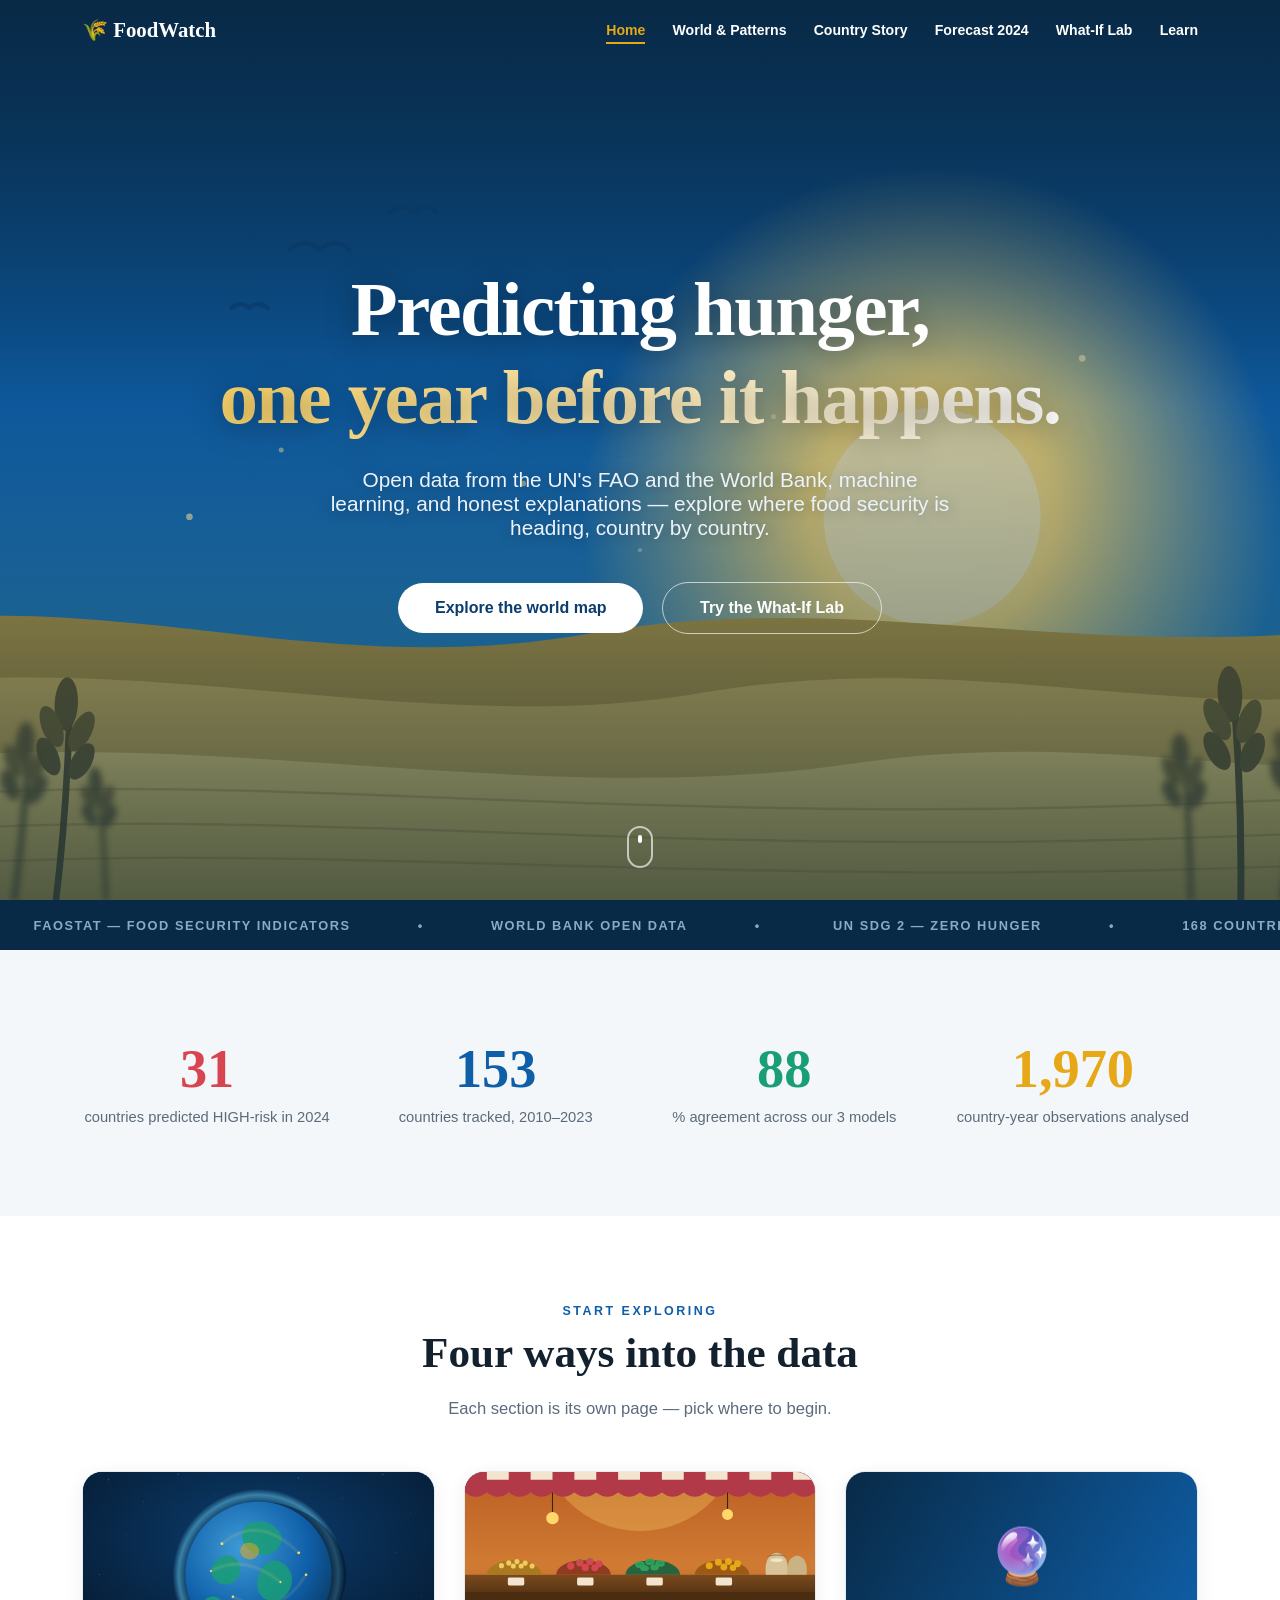
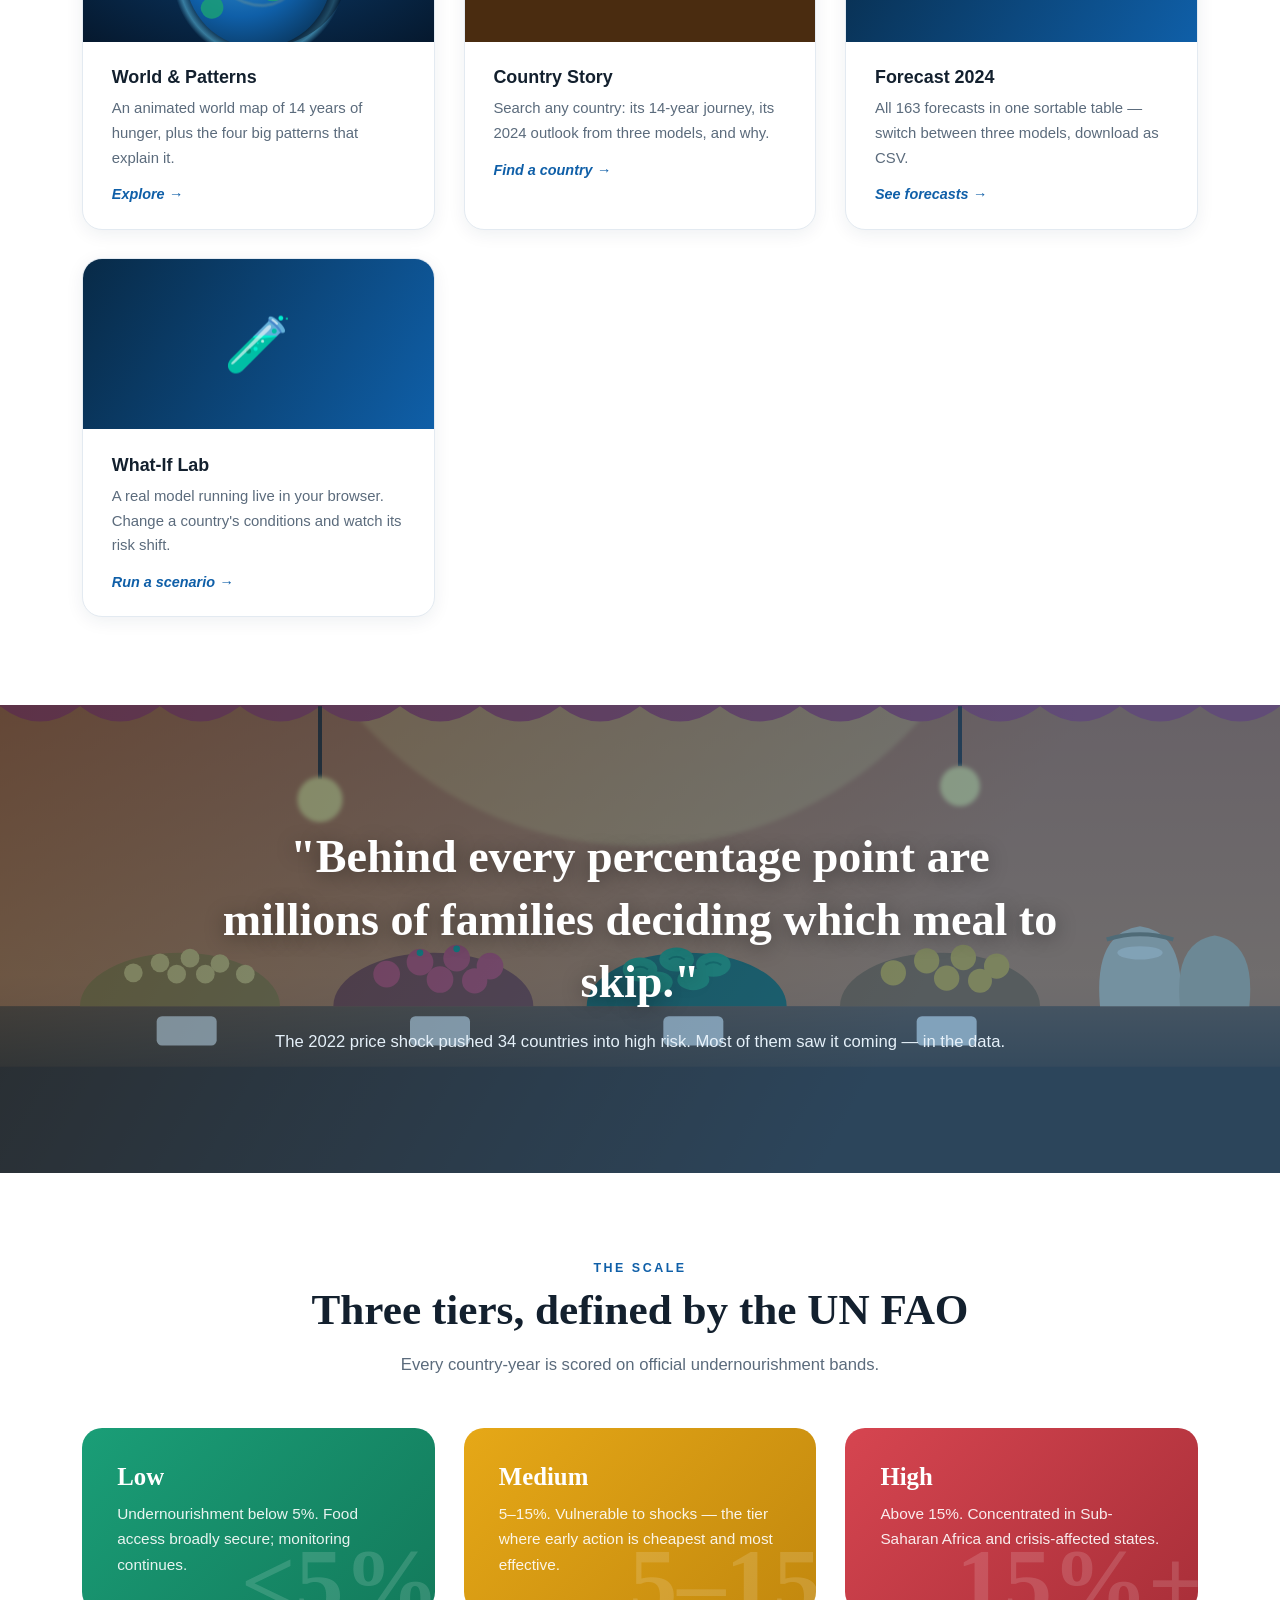
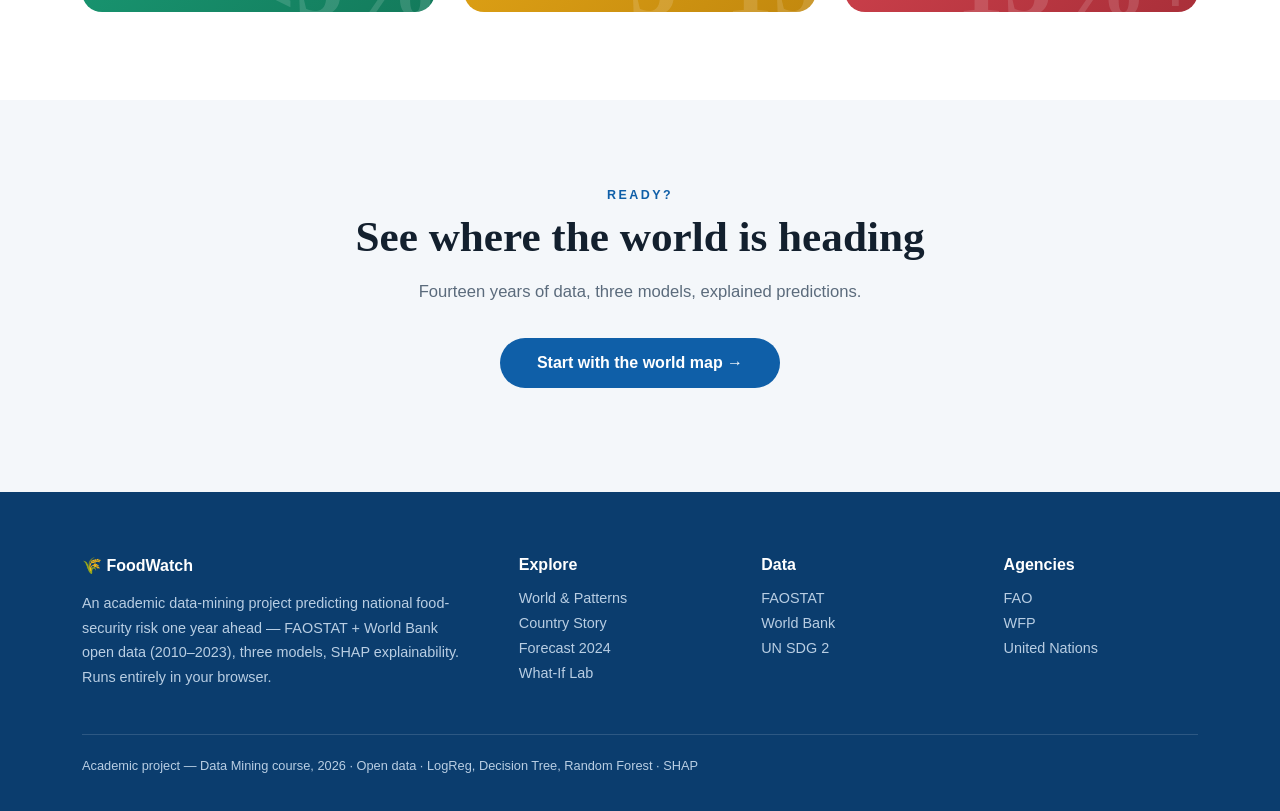
==== index.html @ ef55660b "FoodWatch: food-security risk prediction platform" ====
<!DOCTYPE html>
<html lang="en">
<head>
<meta charset="UTF-8"><meta name="viewport" content="width=device-width, initial-scale=1.0">
<title>FoodWatch — Predicting Hunger Before It Happens</title>
<link rel="stylesheet" href="style.css">
<script src="foodwatch_data.js"></script>
<script src="fw.js"></script>
</head>
<body>
<script>fwNav('index.html',false)</script>

<header class="hero">
  <img class="hero-img" src="assets/hero.svg" alt="">
  <div class="hero-inner">
    <h1>Predicting hunger,<br><span class="shimmer">one year before it happens.</span></h1>
    <p>Open data from the UN's FAO and the World Bank, machine learning, and honest explanations —
       explore where food security is heading, country by country.</p>
    <div class="btns">
      <a class="btn btn-solid" href="explore.html">Explore the world map</a>
      <a class="btn btn-ghost" href="lab.html">Try the What-If Lab</a>
    </div>
  </div>
  <div class="scroll-hint"></div>
</header>

<div class="marquee"><div class="marquee-track">
 <span>FAOSTAT — FOOD SECURITY INDICATORS</span><span>•</span><span>WORLD BANK OPEN DATA</span><span>•</span>
 <span>UN SDG 2 — ZERO HUNGER</span><span>•</span><span>168 COUNTRIES · 2010–2023</span><span>•</span>
 <span>3 MODELS + SHAP EXPLAINABILITY</span><span>•</span>
 <span>FAOSTAT — FOOD SECURITY INDICATORS</span><span>•</span><span>WORLD BANK OPEN DATA</span><span>•</span>
 <span>UN SDG 2 — ZERO HUNGER</span><span>•</span><span>168 COUNTRIES · 2010–2023</span><span>•</span>
 <span>3 MODELS + SHAP EXPLAINABILITY</span><span>•</span>
</div></div>

<section style="background:var(--mist)">
  <div class="wrap stats">
    <div class="stat rv"><div class="num red" data-count="34">0</div><div class="lab">countries predicted HIGH-risk in 2024</div></div>
    <div class="stat rv d1"><div class="num" data-count="168">0</div><div class="lab">countries tracked, 2010–2023</div></div>
    <div class="stat rv d2"><div class="num teal" data-count="96">0</div><div class="lab">% agreement across our 3 models</div></div>
    <div class="stat rv d3"><div class="num amber" data-count="2160">0</div><div class="lab">country-year observations analysed</div></div>
  </div>
</section>

<section>
  <div class="wrap">
    <div class="center rv">
      <div class="eyebrow">Start Exploring</div>
      <h2>Four ways into the data</h2>
      <p>Each section is its own page — pick where to begin.</p>
    </div>
    <div class="grid3">
      <a class="feature rv" href="explore.html">
        <div class="art"><img src="assets/earth.svg" alt="">🗺️</div>
        <div class="body"><b>World &amp; Patterns</b>
          <span>An animated world map of 14 years of hunger, plus the four big patterns that explain it.</span>
          <em class="go">Explore →</em></div></a>
      <a class="feature rv d1" href="country.html">
        <div class="art"><img src="assets/market.svg" alt="">🌏</div>
        <div class="body"><b>Country Story</b>
          <span>Search any country: its 14-year journey, its 2024 outlook from three models, and why.</span>
          <em class="go">Find a country →</em></div></a>
      <a class="feature rv d2" href="forecast.html">
        <div class="art">🔮</div>
        <div class="body"><b>Forecast 2024</b>
          <span>All 163 forecasts in one sortable table — switch between three models, download as CSV.</span>
          <em class="go">See forecasts →</em></div></a>
      <a class="feature rv d3" href="lab.html">
        <div class="art">🧪</div>
        <div class="body"><b>What-If Lab</b>
          <span>A real model running live in your browser. Change a country's conditions and watch its risk shift.</span>
          <em class="go">Run a scenario →</em></div></a>
    </div>
  </div>
</section>

<div class="band">
  <img src="assets/market.svg" alt="">
  <div class="q rv">
    <h2>"Behind every percentage point are millions of families deciding which meal to skip."</h2>
    <p>The 2022 price shock pushed 34 countries into high risk. Most of them saw it coming — in the data.</p>
  </div>
</div>

<section>
  <div class="wrap">
    <div class="center rv">
      <div class="eyebrow">The Scale</div>
      <h2>Three tiers, defined by the UN FAO</h2>
      <p>Every country-year is scored on official undernourishment bands.</p>
    </div>
    <div class="tiers">
      <div class="tier rv" style="background:linear-gradient(135deg,#1A9E77,#137a5b)">
        <h3>Low</h3><p>Undernourishment below 5%. Food access broadly secure; monitoring continues.</p><div class="big">&lt;5%</div></div>
      <div class="tier rv d1" style="background:linear-gradient(135deg,#E6A817,#c2880e)">
        <h3>Medium</h3><p>5–15%. Vulnerable to shocks — the tier where early action is cheapest and most effective.</p><div class="big">5–15</div></div>
      <div class="tier rv d2" style="background:linear-gradient(135deg,#D64550,#a92f39)">
        <h3>High</h3><p>Above 15%. Concentrated in Sub-Saharan Africa and crisis-affected states.</p><div class="big">15%+</div></div>
    </div>
  </div>
</section>

<section style="background:var(--mist);padding-bottom:6.5rem">
  <div class="wrap center rv" style="margin-bottom:0">
    <div class="eyebrow">Ready?</div>
    <h2>See where the world is heading</h2>
    <p style="margin-bottom:2rem">Fourteen years of data, three models, explained predictions.</p>
    <a class="btn btn-blue" href="explore.html">Start with the world map →</a>
  </div>
</section>

<script>fwFooter()</script>
</body>
</html>
---- style.css ----
/* FoodWatch — shared stylesheet (multi-page, roomy edition) */
*{margin:0;padding:0;box-sizing:border-box}
:root{--blue:#0F5FA8;--blue-d:#0B3D6E;--navy:#082A47;--teal:#1A9E77;--amber:#E6A817;--red:#D64550;
 --ink:#13202E;--muted:#5B6B7C;--mist:#F4F7FA;--serif:'Source Serif 4',Georgia,serif;
 --sans:'Inter',-apple-system,sans-serif;--ease:cubic-bezier(.16,1,.3,1)}
html{scroll-behavior:smooth}
body{font-family:var(--sans);color:var(--ink);background:#fff;overflow-x:hidden}
h1,h2,h3{font-family:var(--serif);line-height:1.15}
.wrap{max-width:1180px;margin:0 auto;padding:0 2rem}
section{padding:5.5rem 0}
.eyebrow{font-size:.78rem;font-weight:700;letter-spacing:.2em;text-transform:uppercase;color:var(--blue)}
.center{text-align:center;max-width:760px;margin:0 auto 3rem}
.center h2{font-size:clamp(1.9rem,3.4vw,2.7rem);margin:.6rem 0 1rem}
.center p{color:var(--muted);line-height:1.75;font-size:1.04rem}
#progress{position:fixed;top:0;left:0;height:3px;width:0;z-index:200;
 background:linear-gradient(90deg,var(--blue),var(--teal),var(--amber))}

/* NAV */
nav{position:fixed;top:0;left:0;right:0;z-index:100;transition:.45s var(--ease)}
nav .bar{max-width:1180px;margin:0 auto;padding:1.1rem 2rem;display:flex;align-items:center;justify-content:space-between}
nav.solid,nav.scrolled{background:rgba(255,255,255,.9);backdrop-filter:blur(18px);box-shadow:0 1px 0 rgba(19,32,46,.08)}
nav.scrolled .bar{padding:.7rem 2rem}
nav .logo{font-family:var(--serif);font-weight:700;font-size:1.3rem;color:#fff;text-decoration:none;transition:.3s}
nav.solid .logo,nav.scrolled .logo{color:var(--blue-d)}
nav ul{display:flex;gap:1.7rem;list-style:none;align-items:center}
nav ul a{text-decoration:none;color:#fff;font-size:.88rem;font-weight:600;transition:.3s;padding:.3rem 0;
 border-bottom:2px solid transparent}
nav.solid ul a,nav.scrolled ul a{color:var(--ink)}
nav ul a:hover{color:var(--amber)} nav.solid ul a:hover,nav.scrolled ul a:hover{color:var(--blue)}
nav ul a.active{border-bottom-color:var(--amber);color:var(--amber)}
nav.solid ul a.active,nav.scrolled ul a.active{color:var(--blue);border-bottom-color:var(--blue)}

/* PAGE HEADER (subpages) */
.pagehead{background:linear-gradient(120deg,var(--navy),var(--blue) 62%,var(--teal));color:#fff;
 padding:9.5rem 0 4.5rem;position:relative;overflow:hidden}
.pagehead h1{font-size:clamp(2.1rem,4.4vw,3.3rem);letter-spacing:-.02em}
.pagehead p{color:#D9E8F5;margin-top:.9rem;max-width:640px;font-size:1.06rem;line-height:1.7}
.pagehead img.bgart{position:absolute;inset:0;width:100%;height:100%;object-fit:cover;opacity:.28}
.pagehead .wrap{position:relative;z-index:2}

/* HERO (home) */
.hero{position:relative;min-height:100svh;display:flex;align-items:center;justify-content:center;
 text-align:center;color:#fff;overflow:hidden;
 background:linear-gradient(180deg,var(--navy) 0%,var(--blue) 58%,var(--teal) 140%)}
.hero-img{position:absolute;inset:0;width:100%;height:100%;object-fit:cover;opacity:.85;
 animation:kb 24s ease-in-out infinite alternate}
@keyframes kb{from{transform:scale(1.03)}to{transform:scale(1.12) translateY(-14px)}}
.hero::after{content:'';position:absolute;inset:0;
 background:linear-gradient(180deg,rgba(8,42,71,.55),rgba(8,42,71,.1) 45%,rgba(8,42,71,.55))}
.hero-inner{position:relative;z-index:3;max-width:980px;padding:0 2rem}
.hero h1{font-size:clamp(2.6rem,6vw,4.8rem);font-weight:700;letter-spacing:-.02em;
 opacity:0;animation:up 1.1s .2s var(--ease) forwards;text-shadow:0 4px 30px rgba(0,0,0,.35)}
.hero h1 .shimmer{background:linear-gradient(90deg,#FFD86B,#fff 40%,#8FE3C6,#FFD86B);background-size:250% 100%;
 -webkit-background-clip:text;background-clip:text;-webkit-text-fill-color:transparent;animation:sheen 6s linear infinite}
@keyframes sheen{to{background-position:250% 0}}
.hero p{font-size:clamp(1.05rem,1.9vw,1.3rem);color:#EAF3FB;margin:1.6rem auto 2.6rem;max-width:640px;
 opacity:0;animation:up 1.1s .45s var(--ease) forwards;text-shadow:0 2px 14px rgba(0,0,0,.35)}
.hero .btns{opacity:0;animation:up 1.1s .7s var(--ease) forwards}
@keyframes up{from{opacity:0;transform:translateY(50px)}to{opacity:1;transform:none}}
.scroll-hint{position:absolute;bottom:2rem;left:50%;transform:translateX(-50%);z-index:3;width:26px;height:42px;
 border:2px solid rgba(255,255,255,.65);border-radius:14px}
.scroll-hint::after{content:'';position:absolute;top:7px;left:50%;width:4px;height:8px;margin-left:-2px;
 background:#fff;border-radius:2px;animation:wheel 1.8s infinite}
@keyframes wheel{to{opacity:0;transform:translateY(14px)}}

/* BUTTONS / CHIPS */
.btn{display:inline-block;padding:1rem 2.3rem;border-radius:999px;font-weight:700;text-decoration:none;
 font-size:1rem;transition:.35s var(--ease);border:none;cursor:pointer;font-family:var(--sans)}
.btn-solid{background:#fff;color:var(--blue-d)}
.btn-solid:hover{transform:translateY(-4px) scale(1.04);box-shadow:0 22px 50px rgba(0,0,0,.4)}
.btn-ghost{border:1.5px solid rgba(255,255,255,.65);color:#fff;margin-left:.9rem;background:none}
.btn-ghost:hover{background:rgba(255,255,255,.15)}
.btn-blue{background:var(--blue);color:#fff}
.btn-blue:hover{background:var(--blue-d);transform:translateY(-2px);box-shadow:0 12px 28px rgba(15,95,168,.3)}
.chip{padding:.6rem 1.25rem;border-radius:999px;border:1.5px solid #D7E0EA;background:#fff;font-weight:600;
 font-size:.9rem;cursor:pointer;transition:.3s var(--ease);font-family:var(--sans)}
.chip.on{background:var(--blue);color:#fff;border-color:var(--blue)}
.chip:hover{transform:translateY(-2px);box-shadow:0 8px 20px rgba(15,95,168,.15)}

/* CARDS */
.card{background:#fff;border:1px solid #E3EAF1;border-radius:18px;padding:1.8rem 2rem;
 box-shadow:0 2px 14px rgba(16,42,67,.06)}
.explain{background:#EEF5FB;border-left:4px solid var(--blue);border-radius:0 12px 12px 0;
 padding:.95rem 1.25rem;color:#2A4A66;font-size:.95rem;margin-top:1.1rem;line-height:1.7}
.badge{padding:.24rem .8rem;border-radius:999px;font-weight:700;font-size:.84rem;color:#fff;display:inline-block}
select,input[type=text]{font-family:var(--sans);font-size:.98rem;padding:.75rem 1rem;border:1.5px solid #D7E0EA;
 border-radius:12px;background:#fff;color:var(--ink);outline:none;transition:.3s}
select:focus,input[type=text]:focus{border-color:var(--blue);box-shadow:0 0 0 3px rgba(15,95,168,.12)}
input[type=range]{accent-color:var(--blue)}

/* MARQUEE */
.marquee{background:var(--navy);color:#9FC2E2;padding:1rem 0;overflow:hidden;white-space:nowrap}
.marquee-track{display:inline-block;animation:mq 26s linear infinite;font-weight:600;letter-spacing:.12em;font-size:.8rem}
.marquee-track span{margin:0 2.1rem;opacity:.85}
@keyframes mq{to{transform:translateX(-50%)}}

/* REVEAL + COUNTERS */
.rv{opacity:0;transform:translateY(56px);transition:opacity 1s var(--ease),transform 1s var(--ease)}
.rv.in{opacity:1;transform:none}
.rv.d1{transition-delay:.12s}.rv.d2{transition-delay:.24s}.rv.d3{transition-delay:.36s}
.stats{display:grid;grid-template-columns:repeat(auto-fit,minmax(200px,1fr));gap:2.4rem;text-align:center}
.stat .num{font-family:var(--serif);font-size:3.4rem;font-weight:700;color:var(--blue)}
.stat .num.red{color:var(--red)}.stat .num.teal{color:var(--teal)}.stat .num.amber{color:var(--amber)}
.stat .lab{color:var(--muted);font-size:.92rem;margin-top:.4rem;line-height:1.5}

/* KPI */
.kgrid{display:grid;grid-template-columns:repeat(auto-fit,minmax(190px,1fr));gap:1.3rem;margin:1.8rem 0}
.kpi{background:#fff;border:1px solid #E3EAF1;border-radius:16px;padding:1.3rem 1.5rem}
.kpi .n{font-family:var(--serif);font-size:2.2rem;font-weight:700}
.kpi .l{color:var(--muted);font-size:.78rem;text-transform:uppercase;letter-spacing:.5px;margin-top:.2rem}

/* GRIDS */
.grid2{display:grid;grid-template-columns:1fr 1fr;gap:2rem}
.grid3{display:grid;grid-template-columns:repeat(auto-fit,minmax(280px,1fr));gap:1.8rem}
.chartbox{background:#fff;border:1px solid #E3EAF1;border-radius:18px;padding:1.6rem;
 box-shadow:0 2px 14px rgba(16,42,67,.06)}
.chartbox h3{font-size:1.1rem;font-family:var(--sans);margin-bottom:.6rem}

/* FEATURE CARDS (home) */
.feature{display:block;text-decoration:none;color:var(--ink);background:#fff;border:1px solid #E3EAF1;
 border-radius:20px;overflow:hidden;transition:.45s var(--ease);box-shadow:0 4px 18px rgba(16,42,67,.07)}
.feature:hover{transform:translateY(-10px);box-shadow:0 26px 60px rgba(15,95,168,.18)}
.feature .art{height:170px;background:linear-gradient(120deg,var(--navy),var(--blue));position:relative;overflow:hidden;
 display:flex;align-items:center;justify-content:center;font-size:3.4rem}
.feature .art img{position:absolute;inset:0;width:100%;height:100%;object-fit:cover}
.feature .body{padding:1.6rem 1.8rem}
.feature b{font-size:1.12rem}.feature span{color:var(--muted);font-size:.93rem;line-height:1.65;display:block;margin-top:.5rem}
.feature .go{color:var(--blue);font-weight:700;font-size:.9rem;display:inline-block;margin-top:1rem;transition:.3s}
.feature:hover .go{transform:translateX(6px)}

/* TIERS */
.tiers{display:grid;grid-template-columns:repeat(3,1fr);gap:1.8rem}
.tier{border-radius:20px;padding:2.2rem;color:#fff;position:relative;overflow:hidden;transition:.45s var(--ease)}
.tier:hover{transform:translateY(-10px) rotateX(4deg)}
.tier h3{font-size:1.55rem}.tier p{margin-top:.6rem;color:rgba(255,255,255,.9);font-size:.96rem;line-height:1.65}
.tier .big{position:absolute;right:-.3rem;bottom:-1.6rem;font-size:6rem;font-weight:800;opacity:.14;font-family:var(--serif)}

/* TABLE */
table{width:100%;border-collapse:collapse;font-size:.92rem}
th{background:var(--mist);text-align:left;padding:.85rem 1.1rem;color:var(--muted);font-size:.76rem;
 text-transform:uppercase;letter-spacing:.5px;position:sticky;top:0;z-index:2}
td{padding:.8rem 1.1rem;border-top:1px solid #EDF2F7}
tr:hover td{background:#F4F9FE}
.tablewrap{max-height:480px;overflow:auto;border:1px solid #E3EAF1;border-radius:16px}

/* SLIDERS */
.sliderlab{font-size:.84rem;font-weight:600;color:var(--muted);display:flex;justify-content:space-between;margin-top:1.2rem}
.sliderlab b{color:var(--ink)}

/* VIDEOS + RESOURCES */
.vids{display:grid;grid-template-columns:repeat(auto-fit,minmax(280px,1fr));gap:1.8rem}
.vid{position:relative;border-radius:18px;overflow:hidden;aspect-ratio:16/9;display:flex;align-items:flex-end;
 text-decoration:none;color:#fff;padding:1.4rem;box-shadow:0 18px 50px rgba(19,32,46,.2);transition:.4s var(--ease)}
.vid:hover{transform:translateY(-8px) scale(1.02)}
.vid .play{position:absolute;top:50%;left:50%;transform:translate(-50%,-50%);width:62px;height:62px;border-radius:50%;
 background:rgba(255,255,255,.94);display:flex;align-items:center;justify-content:center;transition:.3s}
.vid:hover .play{transform:translate(-50%,-50%) scale(1.15)}
.vid .play::after{content:'';border-left:19px solid var(--blue);border-top:12px solid transparent;
 border-bottom:12px solid transparent;margin-left:4px}
.vid b{position:relative;z-index:2;font-size:.98rem;text-shadow:0 2px 10px rgba(0,0,0,.5)}
.vid small{position:absolute;top:1rem;left:1.2rem;z-index:2;font-weight:700;letter-spacing:.1em;
 background:rgba(255,255,255,.22);backdrop-filter:blur(6px);padding:.24rem .7rem;border-radius:999px}
.res{display:grid;grid-template-columns:repeat(auto-fit,minmax(300px,1fr));gap:1.4rem}
.res a{background:#fff;border:1px solid #E3EAF1;border-left:4px solid var(--blue);border-radius:16px;
 padding:1.4rem 1.6rem;text-decoration:none;color:var(--ink);transition:.35s var(--ease);display:block}
.res a:hover{transform:translateX(6px);box-shadow:0 12px 30px rgba(15,95,168,.14)}
.res b{color:var(--blue)}.res span{color:var(--muted);font-size:.9rem;display:block;margin-top:.4rem;line-height:1.6}

/* FAQ */
details{background:#fff;border:1px solid #E3EAF1;border-radius:16px;padding:1.25rem 1.6rem;margin-bottom:1rem}
details summary{cursor:pointer;font-weight:600;list-style:none;display:flex;justify-content:space-between;font-size:1rem}
details summary::after{content:'+';font-size:1.35rem;color:var(--blue);transition:.3s}
details[open] summary::after{transform:rotate(45deg)}
details p{color:var(--muted);margin-top:.9rem;line-height:1.75;font-size:.96rem}

/* BAND */
.band{position:relative;min-height:52vh;display:flex;align-items:center;justify-content:center;text-align:center;
 color:#fff;overflow:hidden;padding:6rem 2rem;background:linear-gradient(120deg,var(--navy),var(--blue) 70%)}
.band img{position:absolute;inset:0;width:100%;height:100%;object-fit:cover;opacity:.5}
.band .q{position:relative;z-index:2;max-width:840px}
.band .q h2{font-size:clamp(1.9rem,3.6vw,2.9rem);font-weight:600;line-height:1.35;text-shadow:0 3px 20px rgba(0,0,0,.4)}
.band .q p{margin-top:1.2rem;color:#E5F0F9;font-size:1.04rem}

footer{background:var(--blue-d);color:#B9CEE3;padding:4rem 0 2.4rem}
footer .cols{display:grid;grid-template-columns:2fr 1fr 1fr 1fr;gap:3rem}
footer h4{color:#fff;margin-bottom:1rem}
footer a{display:block;color:#B9CEE3;text-decoration:none;font-size:.9rem;margin-bottom:.55rem}
footer a:hover{color:#fff}
footer .fine{margin-top:2.8rem;padding-top:1.4rem;border-top:1px solid rgba(255,255,255,.14);font-size:.8rem}
@media(max-width:920px){.grid2{grid-template-columns:1fr}.tiers{grid-template-columns:1fr}
 footer .cols{grid-template-columns:1fr 1fr}nav ul{gap:.9rem}nav ul li:nth-child(-n+3){display:none}}
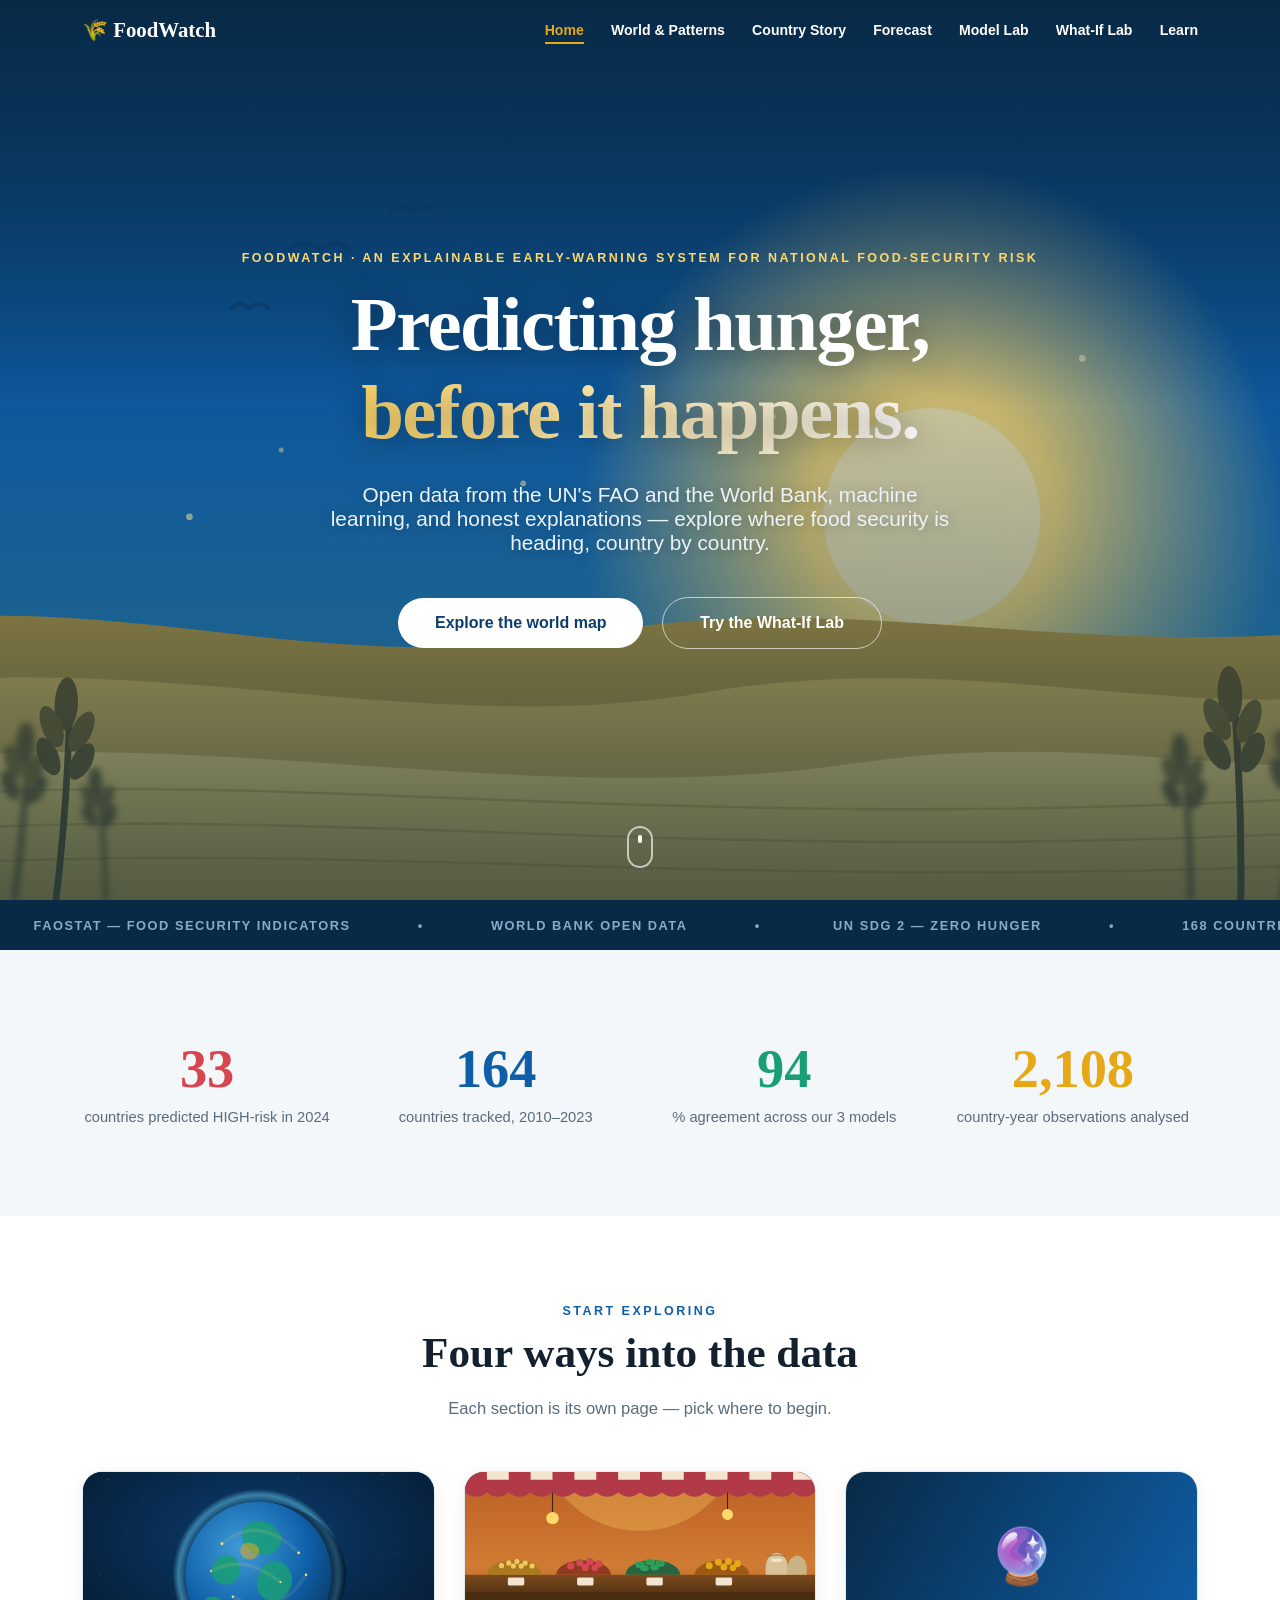
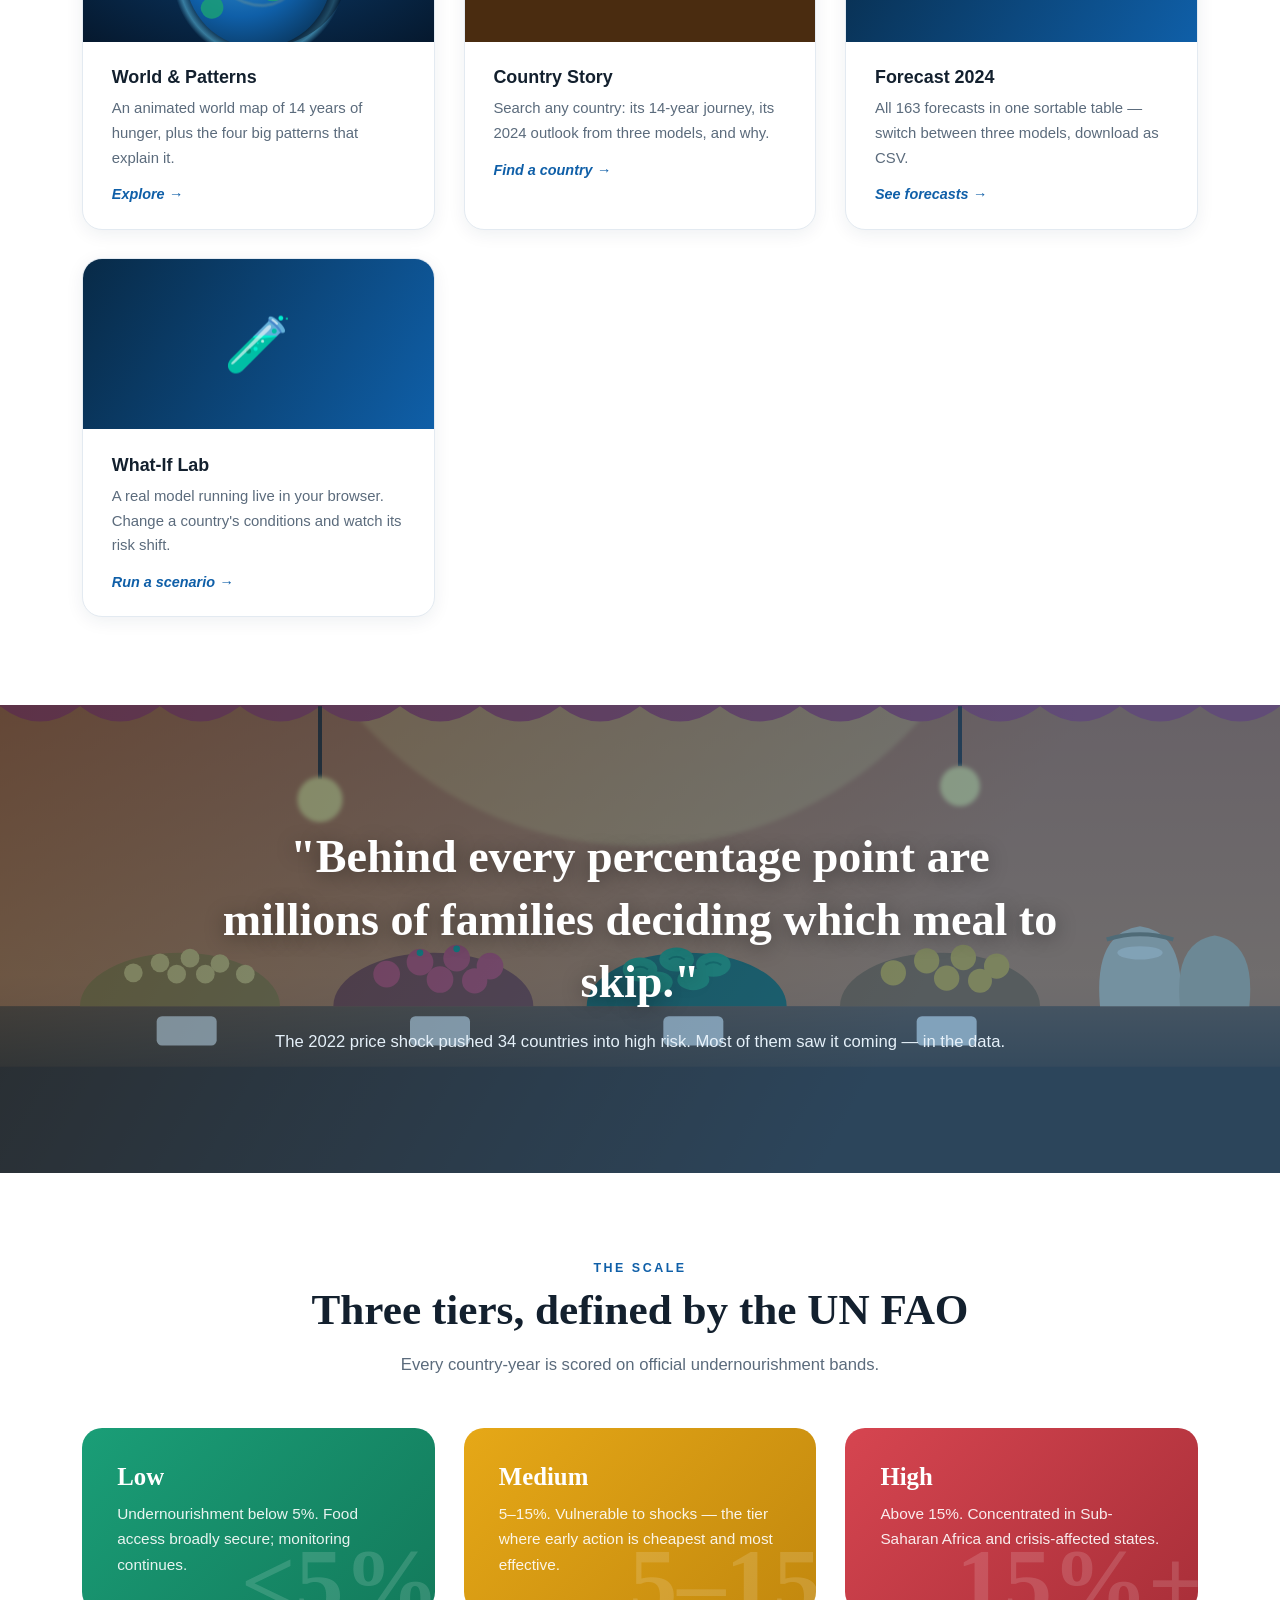
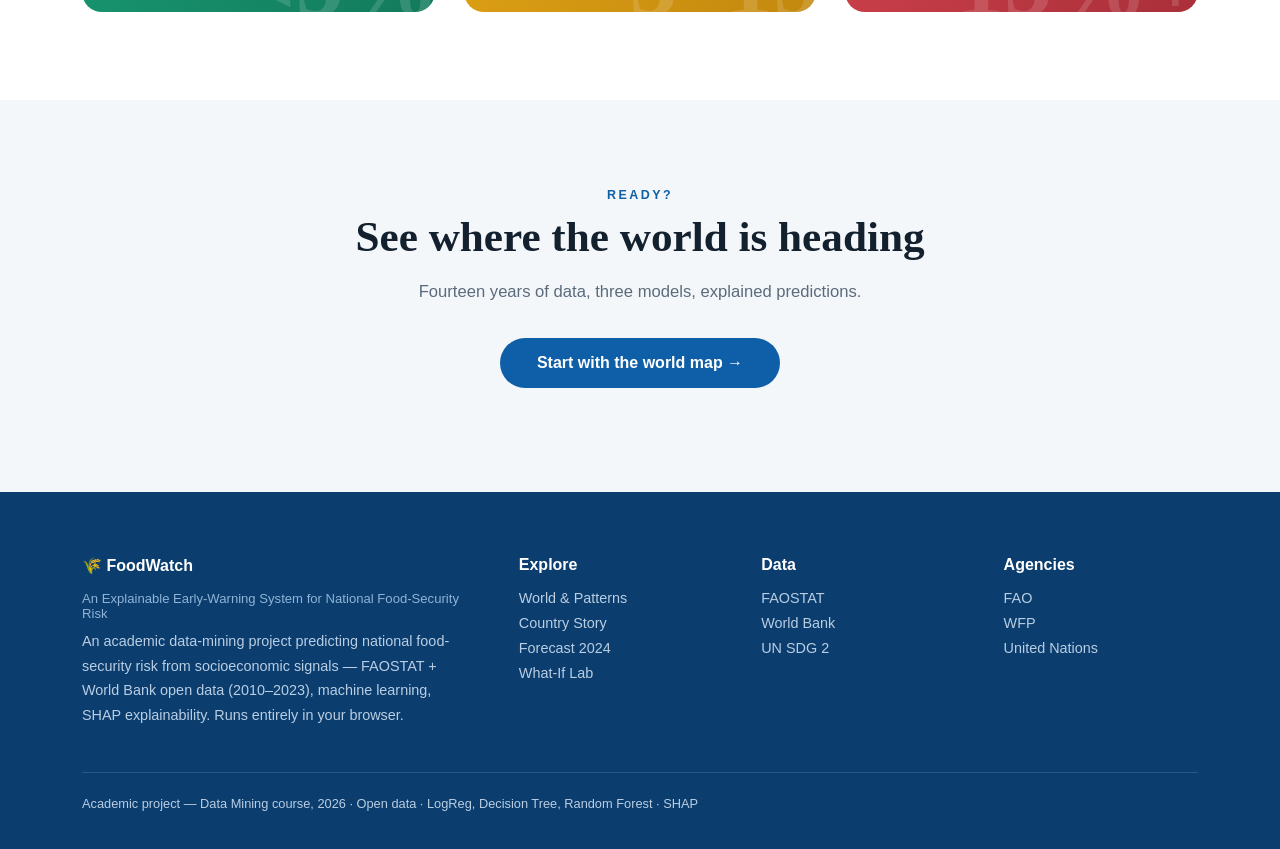
==== commit dd3470c0: "Set official project title across site and docs" ====
--- a/index.html
+++ b/index.html
@@ -2,7 +2,7 @@
 <html lang="en">
 <head>
 <meta charset="UTF-8"><meta name="viewport" content="width=device-width, initial-scale=1.0">
-<title>FoodWatch — Predicting Hunger Before It Happens</title>
+<title>FoodWatch — An Explainable Early-Warning System for National Food-Security Risk</title>
 <link rel="stylesheet" href="style.css">
 <script src="foodwatch_data.js"></script>
 <script src="fw.js"></script>
@@ -13,7 +13,8 @@
 <header class="hero">
   <img class="hero-img" src="assets/hero.svg" alt="">
   <div class="hero-inner">
-    <h1>Predicting hunger,<br><span class="shimmer">one year before it happens.</span></h1>
+    <div class="eyebrow" style="color:#FFD86B;margin-bottom:1rem">FoodWatch · An Explainable Early-Warning System for National Food-Security Risk</div>
+    <h1>Predicting hunger,<br><span class="shimmer">before it happens.</span></h1>
     <p>Open data from the UN's FAO and the World Bank, machine learning, and honest explanations —
        explore where food security is heading, country by country.</p>
     <div class="btns">
--- a/style.css
+++ b/style.css
@@ -29,6 +29,14 @@
 nav ul a:hover{color:var(--amber)} nav.solid ul a:hover,nav.scrolled ul a:hover{color:var(--blue)}
 nav ul a.active{border-bottom-color:var(--amber);color:var(--amber)}
 nav.solid ul a.active,nav.scrolled ul a.active{color:var(--blue);border-bottom-color:var(--blue)}
+
+/* hamburger (mobile/tablet nav) */
+.navtoggle{display:none;background:none;border:none;cursor:pointer;padding:.4rem;z-index:110}
+.navtoggle span{display:block;width:24px;height:2.5px;background:#fff;margin:5px 0;border-radius:2px;transition:.3s}
+nav.solid .navtoggle span,nav.scrolled .navtoggle span{background:var(--blue-d)}
+nav.open .navtoggle span:nth-child(1){transform:translateY(7.5px) rotate(45deg)}
+nav.open .navtoggle span:nth-child(2){opacity:0}
+nav.open .navtoggle span:nth-child(3){transform:translateY(-7.5px) rotate(-45deg)}
 
 /* PAGE HEADER (subpages) */
 .pagehead{background:linear-gradient(120deg,var(--navy),var(--blue) 62%,var(--teal));color:#fff;
@@ -187,5 +195,86 @@
 footer a{display:block;color:#B9CEE3;text-decoration:none;font-size:.9rem;margin-bottom:.55rem}
 footer a:hover{color:#fff}
 footer .fine{margin-top:2.8rem;padding-top:1.4rem;border-top:1px solid rgba(255,255,255,.14);font-size:.8rem}
-@media(max-width:920px){.grid2{grid-template-columns:1fr}.tiers{grid-template-columns:1fr}
- footer .cols{grid-template-columns:1fr 1fr}nav ul{gap:.9rem}nav ul li:nth-child(-n+3){display:none}}
+/* ══════════════════ RESPONSIVE ══════════════════ */
+
+/* Tablet & small laptop */
+@media(max-width:1020px){
+ .wrap{padding:0 1.5rem}
+ section{padding:4.2rem 0}
+ .grid2{grid-template-columns:1fr;gap:1.6rem}
+ .grid3{grid-template-columns:repeat(auto-fit,minmax(240px,1fr))}
+ .tiers{grid-template-columns:1fr;gap:1.3rem}
+ footer .cols{grid-template-columns:1fr 1fr;gap:2.2rem}
+ #wWrap{grid-template-columns:1fr!important}
+ #fWrap{grid-template-columns:1fr!important}
+}
+
+/* Phones & small tablets — hamburger kicks in */
+@media(max-width:760px){
+ .wrap{padding:0 1.2rem}
+ section{padding:3.2rem 0}
+ .navtoggle{display:block}
+ nav ul{position:fixed;top:0;right:0;height:100vh;width:min(78vw,320px);flex-direction:column;
+  align-items:flex-start;justify-content:flex-start;gap:.2rem;background:#fff;
+  padding:5.5rem 1.6rem 2rem;box-shadow:-8px 0 40px rgba(19,32,46,.18);
+  transform:translateX(100%);transition:.4s var(--ease)}
+ nav.open ul{transform:translateX(0)}
+ nav ul li{width:100%}
+ nav ul a{display:block;width:100%;padding:.85rem 0;color:var(--ink)!important;font-size:1rem;
+  border-bottom:1px solid #EEF2F6!important}
+ /* when menu is open, the top bar itself goes solid so logo+hamburger stay readable
+    over any hero background */
+ nav.open .bar{background:rgba(255,255,255,.96);backdrop-filter:blur(18px)}
+ nav.open .logo{color:var(--blue-d)}
+ nav.open .navtoggle span{background:var(--blue-d)}
+ nav.open::after{content:'';position:fixed;inset:0;background:rgba(8,42,71,.35);z-index:-1;
+  animation:fadein .3s}
+ @keyframes fadein{from{opacity:0}to{opacity:1}}
+
+ /* hero & headers */
+ .hero{min-height:92svh}
+ .hero-inner{padding:0 1.4rem}
+ .hero p{margin:1.1rem auto 1.8rem}
+ .btns{display:flex;flex-direction:column;gap:.8rem;align-items:center}
+ .btn-ghost{margin-left:0}
+ .pagehead{padding:7.5rem 0 3rem}
+
+ /* stats & kpis stack cleanly */
+ .stats{grid-template-columns:1fr 1fr;gap:1.6rem}
+ .stat .num{font-size:2.5rem}
+ .kgrid{grid-template-columns:1fr 1fr;gap:.9rem}
+ .kpi{padding:1rem 1.1rem}
+
+ /* cards & charts breathe, don't crush */
+ .card{padding:1.3rem 1.2rem;border-radius:14px}
+ .chartbox{padding:1.2rem}
+ .grid3{grid-template-columns:1fr}
+ .feature .art{height:140px;font-size:2.6rem}
+
+ /* forms stack instead of squeezing */
+ .card > div[style*="flex"]{flex-direction:column;align-items:stretch!important}
+ select,input[type=text]{width:100%}
+ #fWrap, #wWrap{grid-template-columns:1fr!important;gap:1.2rem!important}
+ #wSliders{grid-template-columns:1fr!important}
+
+ /* tables scroll horizontally instead of squashing */
+ .tablewrap{max-height:60vh}
+ table{font-size:.85rem}
+ th,td{padding:.65rem .7rem}
+
+ /* video/resource grids single column */
+ .vids,.res{grid-template-columns:1fr}
+
+ /* photo bands shorter on phones */
+ .band{min-height:38vh;padding:3.5rem 1.4rem}
+
+ footer{padding:3rem 0 2rem}
+ footer .cols{grid-template-columns:1fr;gap:2rem}
+}
+
+/* Very small phones */
+@media(max-width:400px){
+ .hero h1{font-size:2.1rem}
+ .stats{grid-template-columns:1fr}
+ .kgrid{grid-template-columns:1fr}
+}
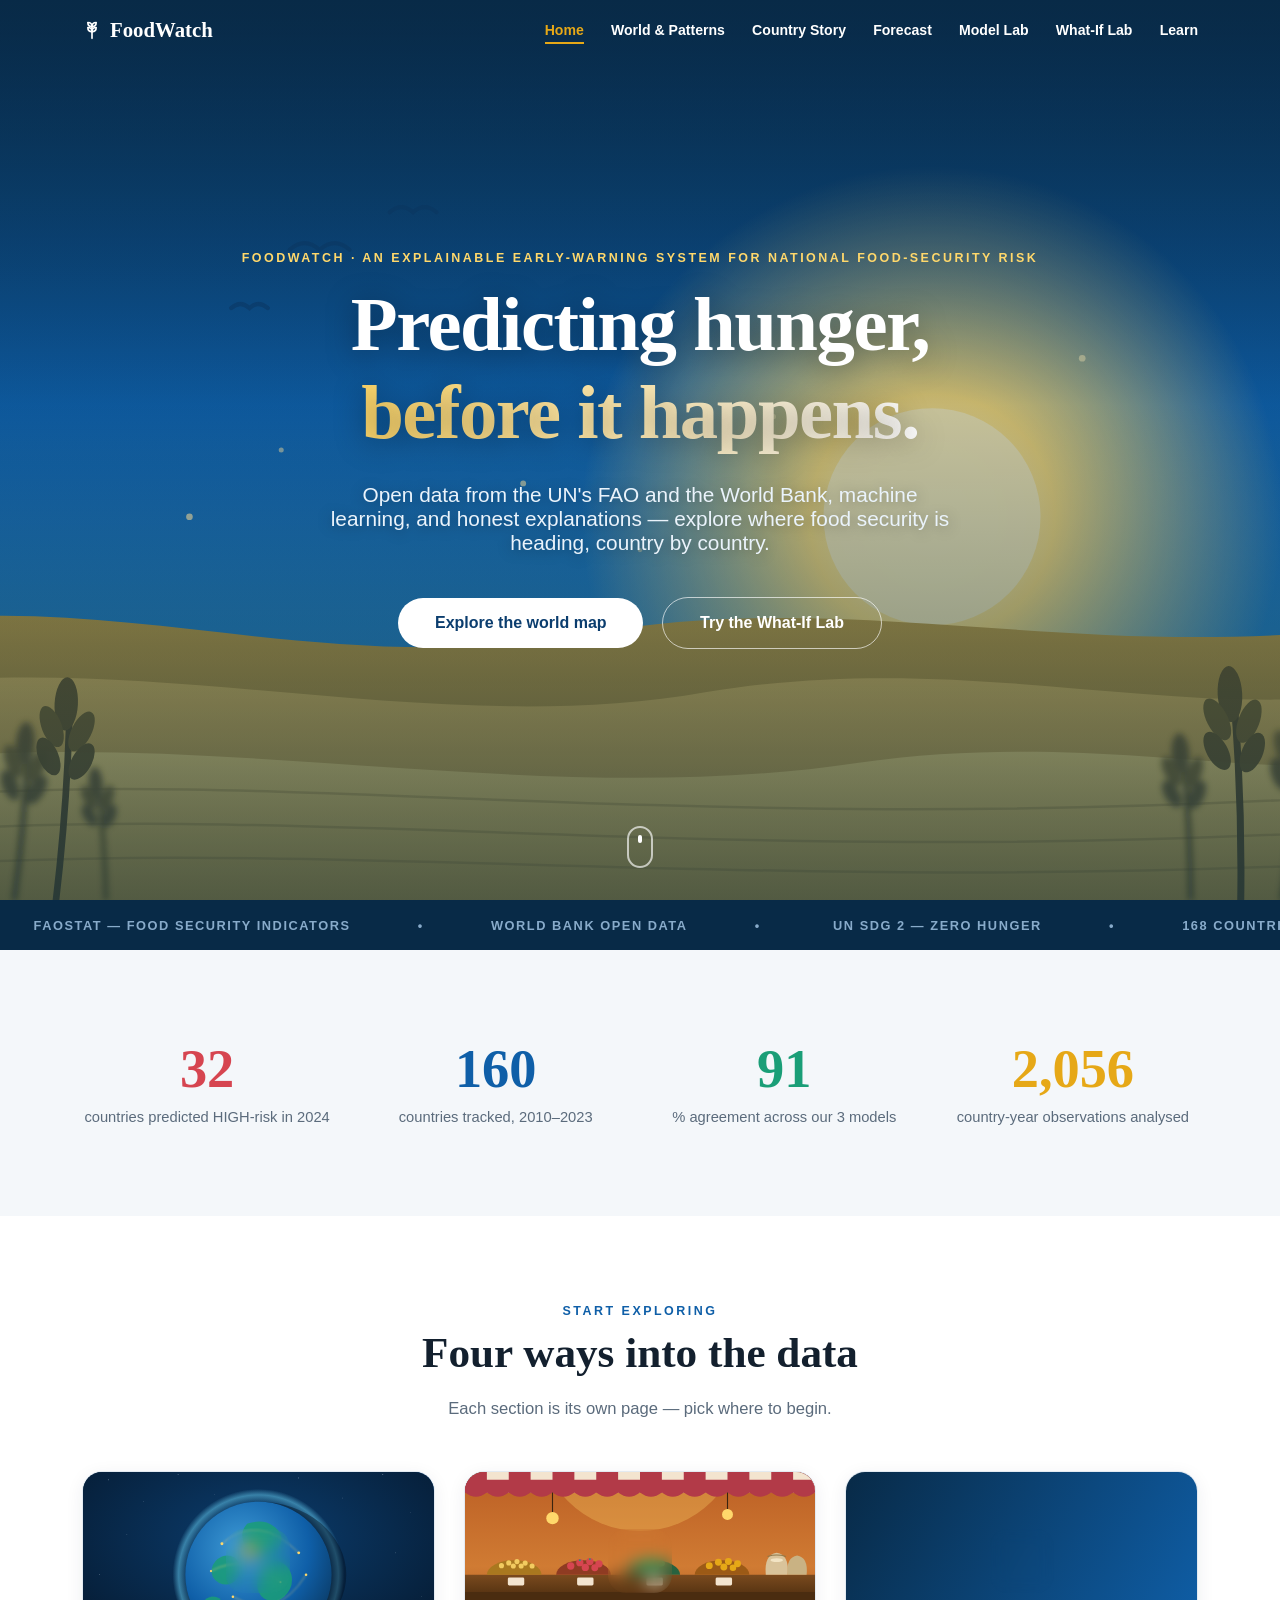
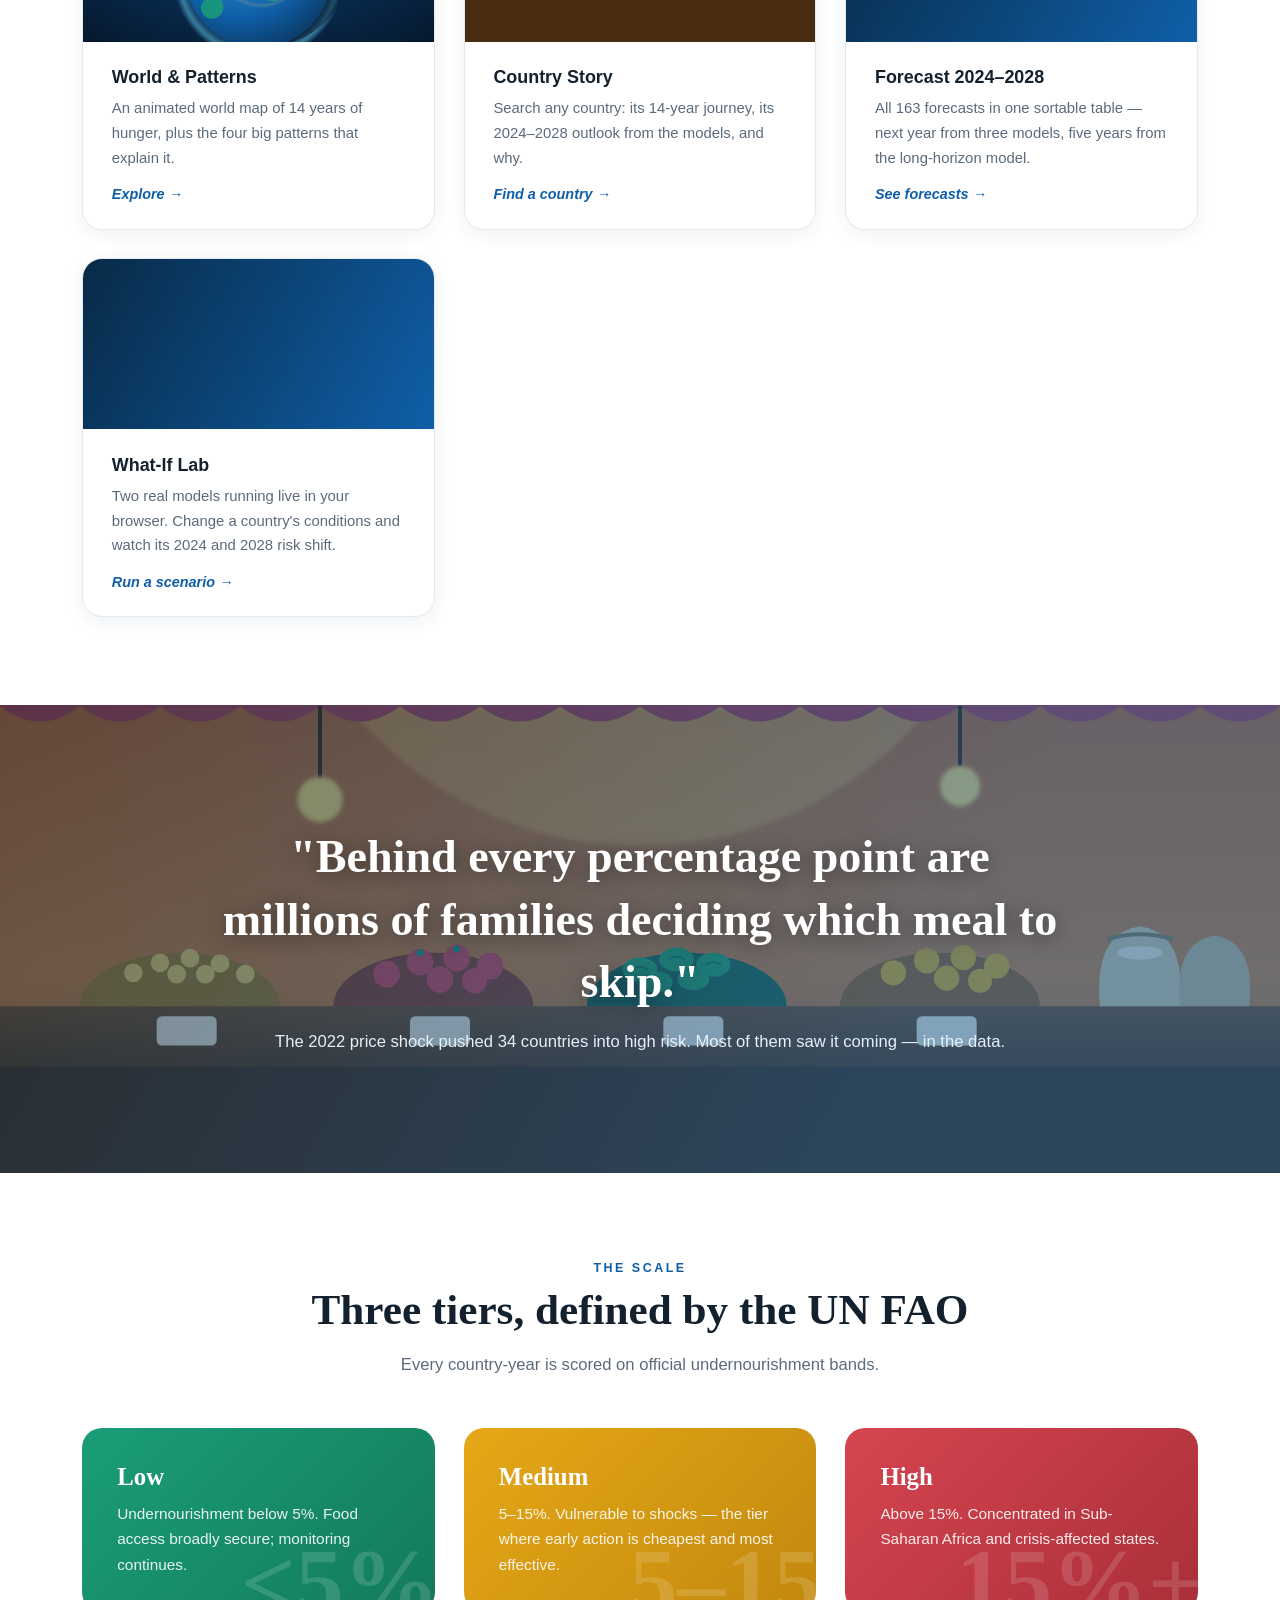
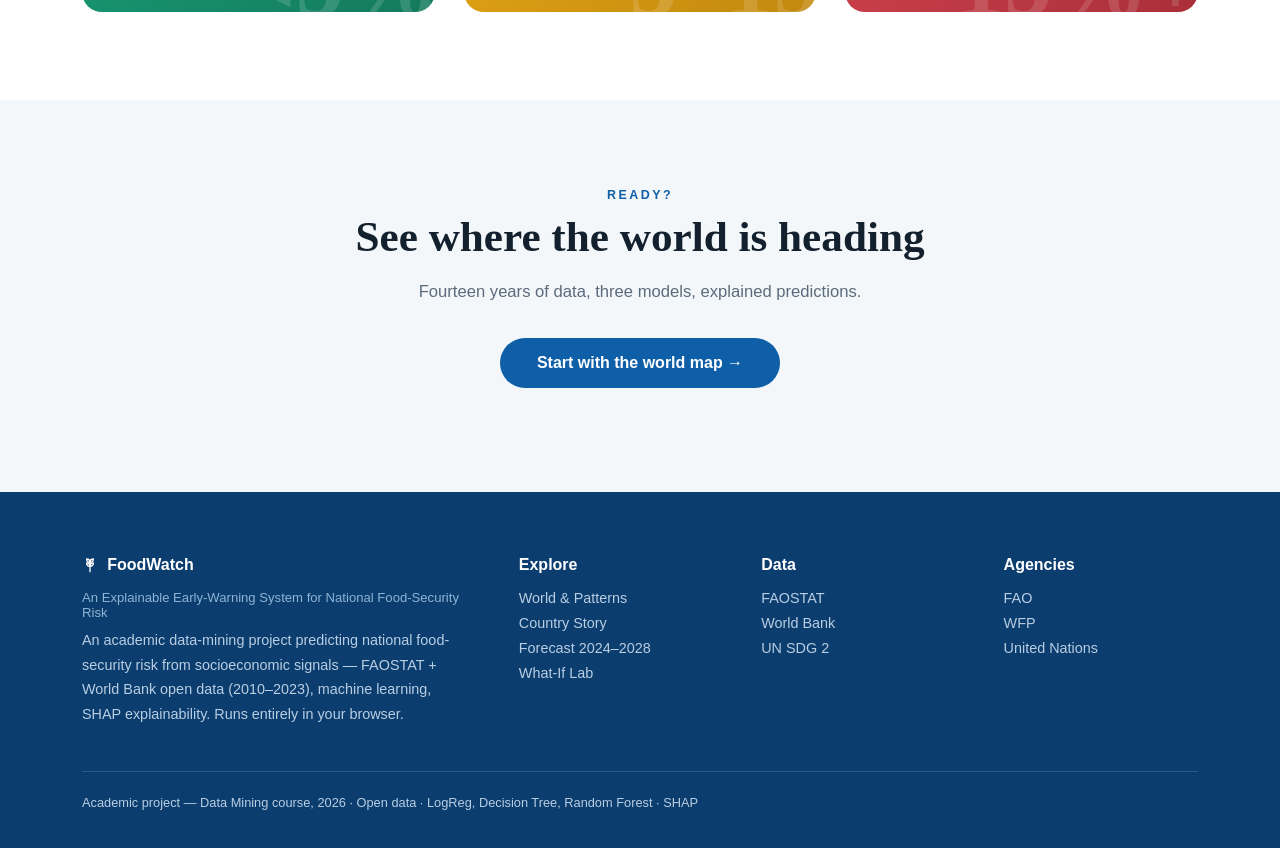
==== commit 31844475: "v5 Batch 3: line-icon system, emoji removal, forecast visual language (blue=observed, violet=5yr)" ====
--- a/index.html
+++ b/index.html
@@ -3,6 +3,7 @@
 <head>
 <meta charset="UTF-8"><meta name="viewport" content="width=device-width, initial-scale=1.0">
 <title>FoodWatch — An Explainable Early-Warning System for National Food-Security Risk</title>
+<link href="https://fonts.googleapis.com/css2?family=Source+Serif+4:wght@600;700&family=Inter:wght@400;500;600;700&display=swap" rel="stylesheet">
 <link rel="stylesheet" href="style.css">
 <script src="foodwatch_data.js"></script>
 <script src="fw.js"></script>
@@ -52,26 +53,27 @@
     </div>
     <div class="grid3">
       <a class="feature rv" href="explore.html">
-        <div class="art"><img src="assets/earth.svg" alt="">🗺️</div>
+        <div class="art"><img src="assets/earth.svg" alt=""><span class="artic" data-ic="map"></span></div>
         <div class="body"><b>World &amp; Patterns</b>
           <span>An animated world map of 14 years of hunger, plus the four big patterns that explain it.</span>
           <em class="go">Explore →</em></div></a>
       <a class="feature rv d1" href="country.html">
-        <div class="art"><img src="assets/market.svg" alt="">🌏</div>
+        <div class="art"><img src="assets/market.svg" alt=""><span class="artic" data-ic="book"></span></div>
         <div class="body"><b>Country Story</b>
-          <span>Search any country: its 14-year journey, its 2024 outlook from three models, and why.</span>
+          <span>Search any country: its 14-year journey, its 2024–2028 outlook from the models, and why.</span>
           <em class="go">Find a country →</em></div></a>
       <a class="feature rv d2" href="forecast.html">
-        <div class="art">🔮</div>
-        <div class="body"><b>Forecast 2024</b>
-          <span>All 163 forecasts in one sortable table — switch between three models, download as CSV.</span>
+        <div class="art"><span class="artic" data-ic="trend"></span></div>
+        <div class="body"><b>Forecast 2024–2028</b>
+          <span>All 163 forecasts in one sortable table — next year from three models, five years from the long-horizon model.</span>
           <em class="go">See forecasts →</em></div></a>
       <a class="feature rv d3" href="lab.html">
-        <div class="art">🧪</div>
+        <div class="art"><span class="artic" data-ic="sliders"></span></div>
         <div class="body"><b>What-If Lab</b>
-          <span>A real model running live in your browser. Change a country's conditions and watch its risk shift.</span>
+          <span>Two real models running live in your browser. Change a country's conditions and watch its 2024 and 2028 risk shift.</span>
           <em class="go">Run a scenario →</em></div></a>
     </div>
+    <script>document.querySelectorAll('.artic').forEach(s=>s.innerHTML=icn(s.dataset.ic,30));</script>
   </div>
 </section>
 
--- a/style.css
+++ b/style.css
@@ -1,7 +1,8 @@
 /* FoodWatch — shared stylesheet (multi-page, roomy edition) */
 *{margin:0;padding:0;box-sizing:border-box}
 :root{--blue:#0F5FA8;--blue-d:#0B3D6E;--navy:#082A47;--teal:#1A9E77;--amber:#E6A817;--red:#D64550;
- --ink:#13202E;--muted:#5B6B7C;--mist:#F4F7FA;--serif:'Source Serif 4',Georgia,serif;
+ --violet:#6E59A5;--ink:#13202E;--muted:#5B6B7C;--mist:#F4F7FA;--line:#E3EAF1;
+ --serif:'Source Serif 4',Georgia,serif;
  --sans:'Inter',-apple-system,sans-serif;--ease:cubic-bezier(.16,1,.3,1)}
 html{scroll-behavior:smooth}
 body{font-family:var(--sans);color:var(--ink);background:#fff;overflow-x:hidden}
@@ -20,7 +21,9 @@
 nav .bar{max-width:1180px;margin:0 auto;padding:1.1rem 2rem;display:flex;align-items:center;justify-content:space-between}
 nav.solid,nav.scrolled{background:rgba(255,255,255,.9);backdrop-filter:blur(18px);box-shadow:0 1px 0 rgba(19,32,46,.08)}
 nav.scrolled .bar{padding:.7rem 2rem}
-nav .logo{font-family:var(--serif);font-weight:700;font-size:1.3rem;color:#fff;text-decoration:none;transition:.3s}
+nav .logo{font-family:var(--serif);font-weight:700;font-size:1.3rem;color:#fff;text-decoration:none;transition:.3s;
+ display:inline-flex;align-items:center;gap:.5rem}
+footer h4 .ic{vertical-align:-2.5px;margin-right:.3rem}
 nav.solid .logo,nav.scrolled .logo{color:var(--blue-d)}
 nav ul{display:flex;gap:1.7rem;list-style:none;align-items:center}
 nav ul a{text-decoration:none;color:#fff;font-size:.88rem;font-weight:600;transition:.3s;padding:.3rem 0;
@@ -81,13 +84,33 @@
 .btn-blue{background:var(--blue);color:#fff}
 .btn-blue:hover{background:var(--blue-d);transform:translateY(-2px);box-shadow:0 12px 28px rgba(15,95,168,.3)}
 .chip{padding:.6rem 1.25rem;border-radius:999px;border:1.5px solid #D7E0EA;background:#fff;font-weight:600;
- font-size:.9rem;cursor:pointer;transition:.3s var(--ease);font-family:var(--sans)}
+ font-size:.9rem;cursor:pointer;transition:.3s var(--ease);font-family:var(--sans);color:var(--ink);
+ display:inline-flex;align-items:center;gap:.45rem}
 .chip.on{background:var(--blue);color:#fff;border-color:var(--blue)}
 .chip:hover{transform:translateY(-2px);box-shadow:0 8px 20px rgba(15,95,168,.15)}
+.chip:active{transform:translateY(0) scale(.97)}
+.chip:focus-visible,.btn:focus-visible{outline:3px solid rgba(15,95,168,.35);outline-offset:2px}
+
+/* ICONS + FORECAST LANGUAGE
+   Colour grammar: tier colours (green/amber/red) mean risk tiers ONLY.
+   Blue = observed data & next-year model output. Violet + dashed = five-year forecast. */
+.ic{vertical-align:-3.5px;flex:none}
+.chip.fc.on{background:var(--violet);border-color:var(--violet)}
+.tagfc{display:inline-flex;align-items:center;gap:.35rem;font-size:.64rem;font-weight:800;
+ letter-spacing:.13em;text-transform:uppercase;color:var(--violet);
+ border:1.5px dashed color-mix(in srgb,var(--violet) 55%,#fff);border-radius:7px;padding:.2rem .55rem;background:#F7F5FB}
+.tagnow{display:inline-flex;align-items:center;gap:.35rem;font-size:.64rem;font-weight:800;
+ letter-spacing:.13em;text-transform:uppercase;color:var(--blue);
+ border:1.5px solid #CFE0F0;border-radius:7px;padding:.2rem .55rem;background:#F2F8FD}
+.kpi.fc{border:1.5px dashed color-mix(in srgb,var(--violet) 45%,#fff);
+ background:linear-gradient(135deg,rgba(110,89,165,.06),rgba(110,89,165,.015))}
+.cnum{display:inline-flex;width:23px;height:23px;border-radius:7px;background:var(--blue);color:#fff;
+ font:700 .8rem var(--sans);align-items:center;justify-content:center;margin-right:.55rem;vertical-align:-4px}
 
 /* CARDS */
 .card{background:#fff;border:1px solid #E3EAF1;border-radius:18px;padding:1.8rem 2rem;
- box-shadow:0 2px 14px rgba(16,42,67,.06)}
+ box-shadow:0 2px 14px rgba(16,42,67,.06);transition:box-shadow .4s var(--ease)}
+.card:hover{box-shadow:0 8px 30px rgba(16,42,67,.09)}
 .explain{background:#EEF5FB;border-left:4px solid var(--blue);border-radius:0 12px 12px 0;
  padding:.95rem 1.25rem;color:#2A4A66;font-size:.95rem;margin-top:1.1rem;line-height:1.7}
 .badge{padding:.24rem .8rem;border-radius:999px;font-weight:700;font-size:.84rem;color:#fff;display:inline-block}
@@ -113,7 +136,9 @@
 
 /* KPI */
 .kgrid{display:grid;grid-template-columns:repeat(auto-fit,minmax(190px,1fr));gap:1.3rem;margin:1.8rem 0}
-.kpi{background:#fff;border:1px solid #E3EAF1;border-radius:16px;padding:1.3rem 1.5rem}
+.kpi{background:#fff;border:1px solid #E3EAF1;border-radius:16px;padding:1.3rem 1.5rem;
+ transition:transform .35s var(--ease),box-shadow .35s var(--ease)}
+.kpi:hover{transform:translateY(-3px);box-shadow:0 10px 26px rgba(16,42,67,.09)}
 .kpi .n{font-family:var(--serif);font-size:2.2rem;font-weight:700}
 .kpi .l{color:var(--muted);font-size:.78rem;text-transform:uppercase;letter-spacing:.5px;margin-top:.2rem}
 
@@ -129,8 +154,13 @@
  border-radius:20px;overflow:hidden;transition:.45s var(--ease);box-shadow:0 4px 18px rgba(16,42,67,.07)}
 .feature:hover{transform:translateY(-10px);box-shadow:0 26px 60px rgba(15,95,168,.18)}
 .feature .art{height:170px;background:linear-gradient(120deg,var(--navy),var(--blue));position:relative;overflow:hidden;
- display:flex;align-items:center;justify-content:center;font-size:3.4rem}
+ display:flex;align-items:center;justify-content:center}
 .feature .art img{position:absolute;inset:0;width:100%;height:100%;object-fit:cover}
+.artic{position:relative;z-index:2;width:64px;height:64px;border-radius:18px;color:#fff;
+ background:rgba(8,42,71,.35);border:1px solid rgba(255,255,255,.4);backdrop-filter:blur(8px);
+ display:flex;align-items:center;justify-content:center;box-shadow:0 10px 30px rgba(0,0,0,.25);
+ transition:transform .45s var(--ease)}
+.feature:hover .artic{transform:translateY(-4px) scale(1.06)}
 .feature .body{padding:1.6rem 1.8rem}
 .feature b{font-size:1.12rem}.feature span{color:var(--muted);font-size:.93rem;line-height:1.65;display:block;margin-top:.5rem}
 .feature .go{color:var(--blue);font-weight:700;font-size:.9rem;display:inline-block;margin-top:1rem;transition:.3s}
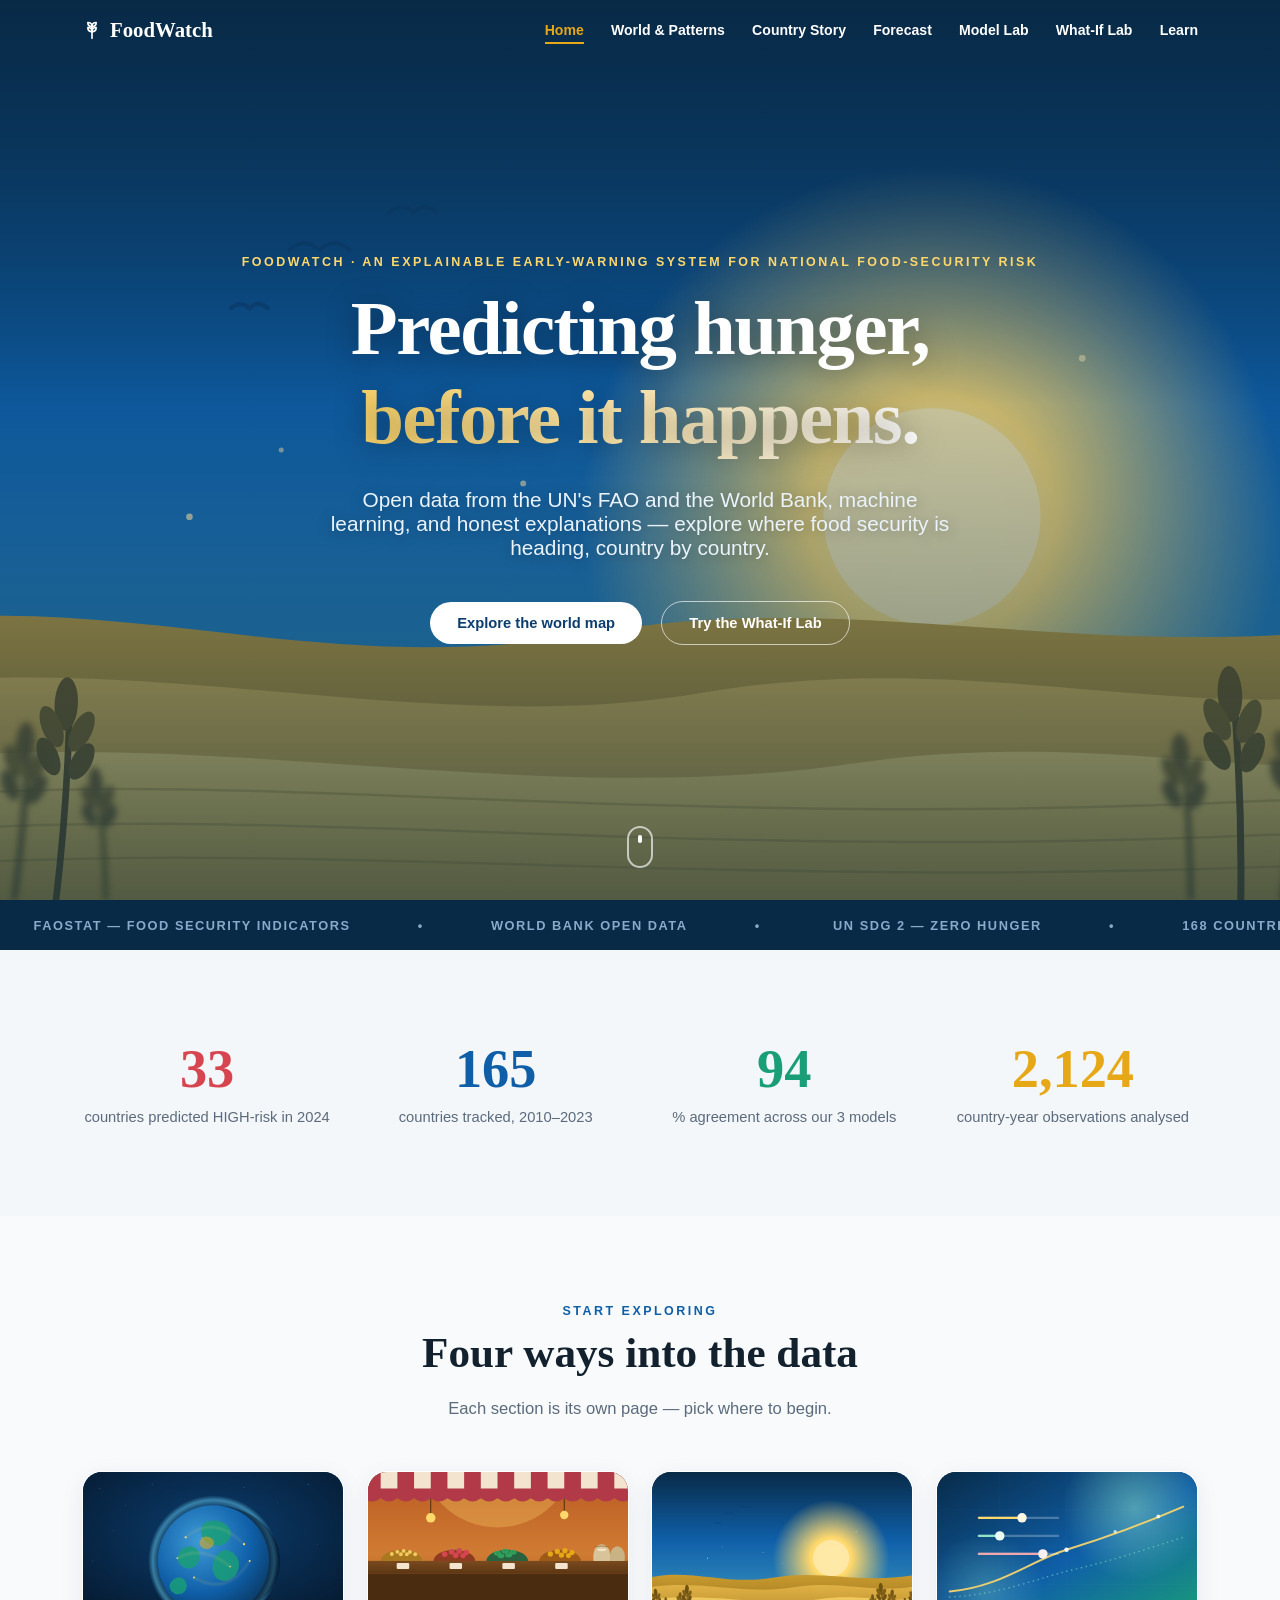
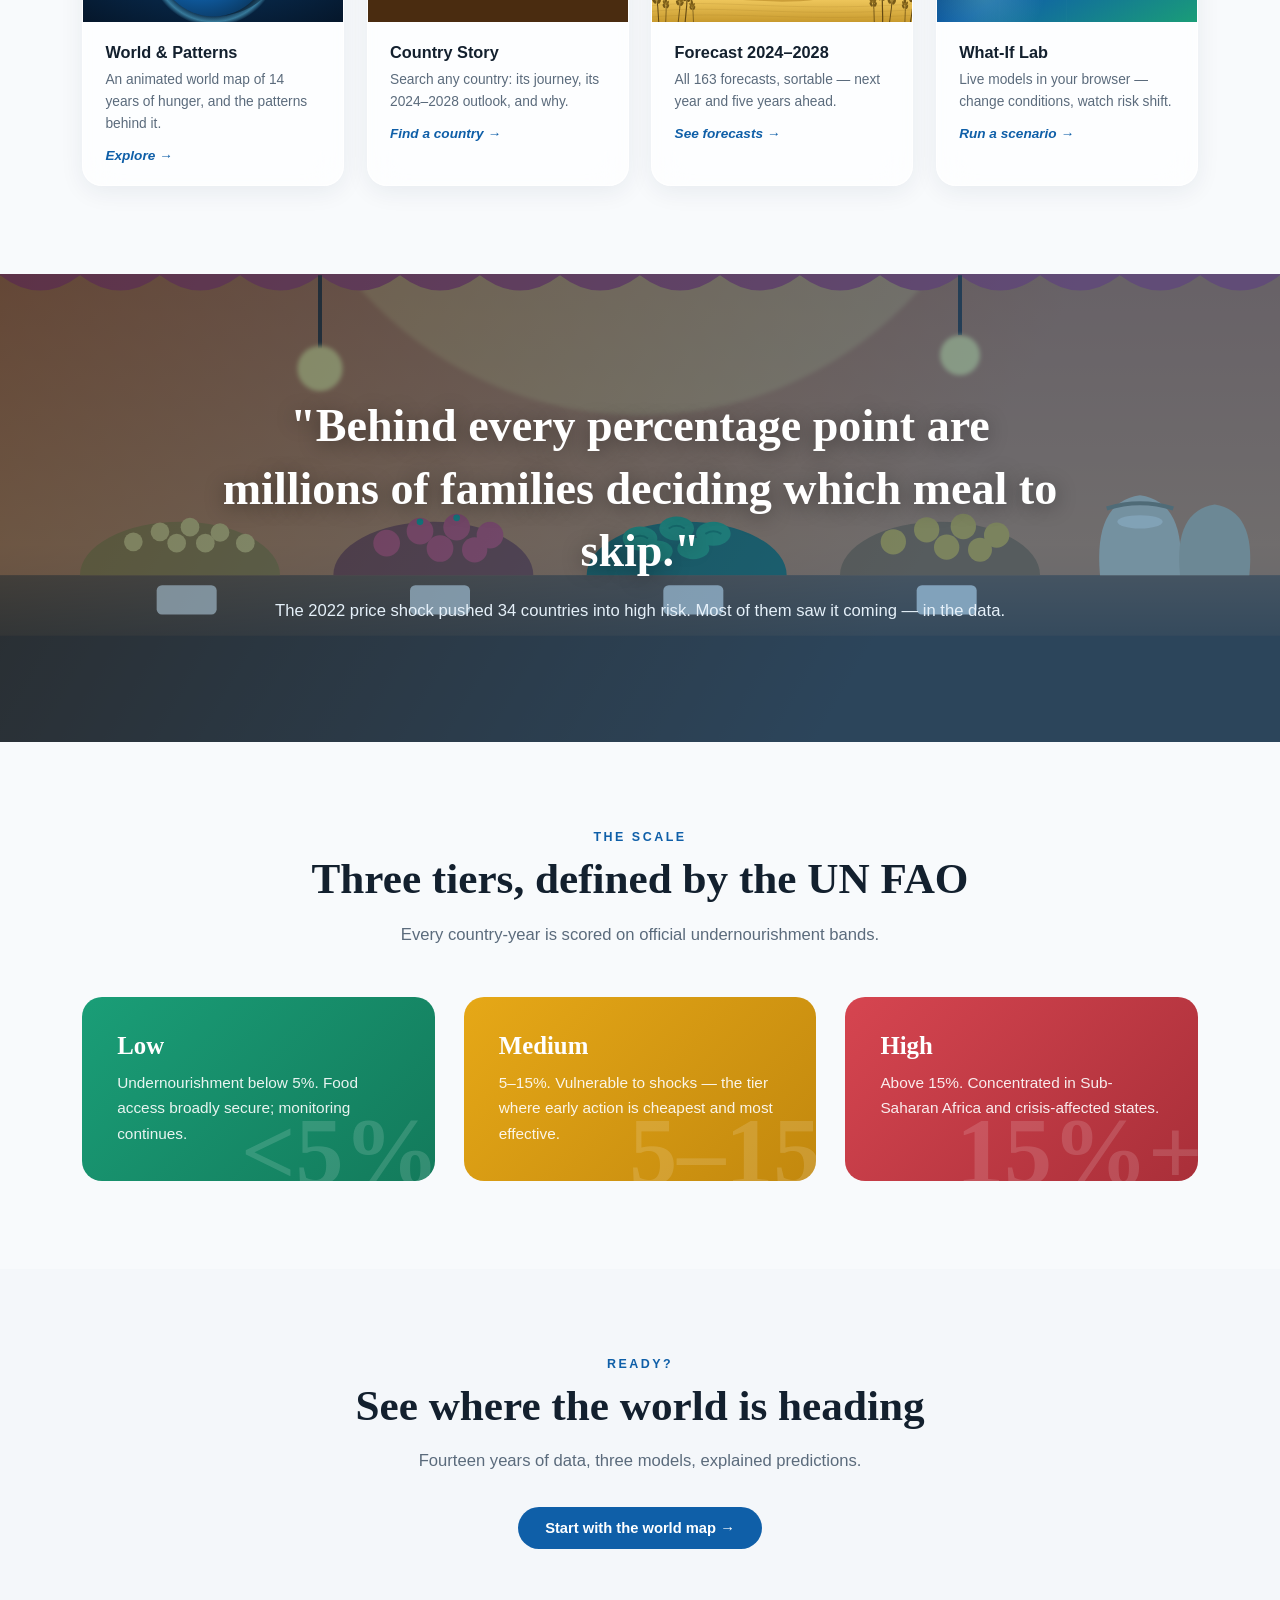
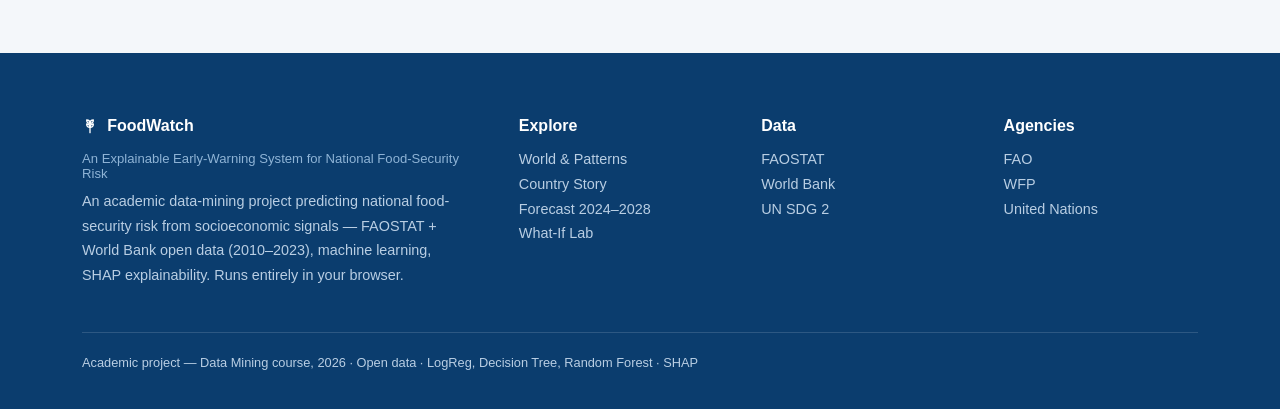
==== commit 8b78fdc7: "v5 UI polish: liquid-glass design, all-indicator forecasts, simpler notes, compact layout" ====
--- a/index.html
+++ b/index.html
@@ -51,29 +51,28 @@
       <h2>Four ways into the data</h2>
       <p>Each section is its own page — pick where to begin.</p>
     </div>
-    <div class="grid3">
+    <div class="grid4">
       <a class="feature rv" href="explore.html">
-        <div class="art"><img src="assets/earth.svg" alt=""><span class="artic" data-ic="map"></span></div>
+        <div class="art"><img src="assets/earth.svg" alt=""></div>
         <div class="body"><b>World &amp; Patterns</b>
-          <span>An animated world map of 14 years of hunger, plus the four big patterns that explain it.</span>
+          <span>An animated world map of 14 years of hunger, and the patterns behind it.</span>
           <em class="go">Explore →</em></div></a>
       <a class="feature rv d1" href="country.html">
-        <div class="art"><img src="assets/market.svg" alt=""><span class="artic" data-ic="book"></span></div>
+        <div class="art"><img src="assets/market.svg" alt=""></div>
         <div class="body"><b>Country Story</b>
-          <span>Search any country: its 14-year journey, its 2024–2028 outlook from the models, and why.</span>
+          <span>Search any country: its journey, its 2024–2028 outlook, and why.</span>
           <em class="go">Find a country →</em></div></a>
       <a class="feature rv d2" href="forecast.html">
-        <div class="art"><span class="artic" data-ic="trend"></span></div>
+        <div class="art"><img src="assets/hero.svg" alt=""></div>
         <div class="body"><b>Forecast 2024–2028</b>
-          <span>All 163 forecasts in one sortable table — next year from three models, five years from the long-horizon model.</span>
+          <span>All 163 forecasts, sortable — next year and five years ahead.</span>
           <em class="go">See forecasts →</em></div></a>
       <a class="feature rv d3" href="lab.html">
-        <div class="art"><span class="artic" data-ic="sliders"></span></div>
+        <div class="art"><img src="assets/lab.svg" alt=""></div>
         <div class="body"><b>What-If Lab</b>
-          <span>Two real models running live in your browser. Change a country's conditions and watch its 2024 and 2028 risk shift.</span>
+          <span>Live models in your browser — change conditions, watch risk shift.</span>
           <em class="go">Run a scenario →</em></div></a>
     </div>
-    <script>document.querySelectorAll('.artic').forEach(s=>s.innerHTML=icn(s.dataset.ic,30));</script>
   </div>
 </section>
 
--- a/style.css
+++ b/style.css
@@ -5,7 +5,14 @@
  --serif:'Source Serif 4',Georgia,serif;
  --sans:'Inter',-apple-system,sans-serif;--ease:cubic-bezier(.16,1,.3,1)}
 html{scroll-behavior:smooth}
-body{font-family:var(--sans);color:var(--ink);background:#fff;overflow-x:hidden}
+body{font-family:var(--sans);color:var(--ink);background:#F8FAFC;overflow-x:hidden}
+/* soft colour mesh behind everything — gives the glass surfaces something to refract */
+body::before{content:'';position:fixed;inset:0;z-index:-1;pointer-events:none;
+ background:radial-gradient(640px 420px at 10% 6%,rgba(15,95,168,.08),transparent 62%),
+            radial-gradient(720px 520px at 92% 28%,rgba(26,158,119,.07),transparent 62%),
+            radial-gradient(640px 520px at 46% 98%,rgba(110,89,165,.06),transparent 62%);
+ animation:mesh 26s ease-in-out infinite alternate}
+@keyframes mesh{to{transform:translate3d(0,-26px,0) scale(1.05)}}
 h1,h2,h3{font-family:var(--serif);line-height:1.15}
 .wrap{max-width:1180px;margin:0 auto;padding:0 2rem}
 section{padding:5.5rem 0}
@@ -75,17 +82,18 @@
 @keyframes wheel{to{opacity:0;transform:translateY(14px)}}
 
 /* BUTTONS / CHIPS */
-.btn{display:inline-block;padding:1rem 2.3rem;border-radius:999px;font-weight:700;text-decoration:none;
- font-size:1rem;transition:.35s var(--ease);border:none;cursor:pointer;font-family:var(--sans)}
+.btn{display:inline-block;padding:.8rem 1.7rem;border-radius:999px;font-weight:600;text-decoration:none;
+ font-size:.92rem;transition:.35s var(--ease);border:none;cursor:pointer;font-family:var(--sans)}
 .btn-solid{background:#fff;color:var(--blue-d)}
 .btn-solid:hover{transform:translateY(-4px) scale(1.04);box-shadow:0 22px 50px rgba(0,0,0,.4)}
 .btn-ghost{border:1.5px solid rgba(255,255,255,.65);color:#fff;margin-left:.9rem;background:none}
 .btn-ghost:hover{background:rgba(255,255,255,.15)}
 .btn-blue{background:var(--blue);color:#fff}
 .btn-blue:hover{background:var(--blue-d);transform:translateY(-2px);box-shadow:0 12px 28px rgba(15,95,168,.3)}
-.chip{padding:.6rem 1.25rem;border-radius:999px;border:1.5px solid #D7E0EA;background:#fff;font-weight:600;
- font-size:.9rem;cursor:pointer;transition:.3s var(--ease);font-family:var(--sans);color:var(--ink);
- display:inline-flex;align-items:center;gap:.45rem}
+.chip{padding:.55rem 1.15rem;border-radius:999px;border:1px solid rgba(215,224,234,.9);
+ background:rgba(255,255,255,.72);backdrop-filter:blur(12px);-webkit-backdrop-filter:blur(12px);
+ font-weight:600;font-size:.86rem;cursor:pointer;transition:.3s var(--ease);font-family:var(--sans);color:var(--ink);
+ display:inline-flex;align-items:center;gap:.45rem;box-shadow:inset 0 1px 0 rgba(255,255,255,.9)}
 .chip.on{background:var(--blue);color:#fff;border-color:var(--blue)}
 .chip:hover{transform:translateY(-2px);box-shadow:0 8px 20px rgba(15,95,168,.15)}
 .chip:active{transform:translateY(0) scale(.97)}
@@ -107,15 +115,21 @@
 .cnum{display:inline-flex;width:23px;height:23px;border-radius:7px;background:var(--blue);color:#fff;
  font:700 .8rem var(--sans);align-items:center;justify-content:center;margin-right:.55rem;vertical-align:-4px}
 
-/* CARDS */
-.card{background:#fff;border:1px solid #E3EAF1;border-radius:18px;padding:1.8rem 2rem;
- box-shadow:0 2px 14px rgba(16,42,67,.06);transition:box-shadow .4s var(--ease)}
-.card:hover{box-shadow:0 8px 30px rgba(16,42,67,.09)}
-.explain{background:#EEF5FB;border-left:4px solid var(--blue);border-radius:0 12px 12px 0;
- padding:.95rem 1.25rem;color:#2A4A66;font-size:.95rem;margin-top:1.1rem;line-height:1.7}
+/* CARDS — liquid-glass surfaces */
+.card{background:rgba(255,255,255,.66);border:1px solid rgba(255,255,255,.85);border-radius:18px;
+ padding:1.8rem 2rem;backdrop-filter:blur(22px) saturate(1.5);-webkit-backdrop-filter:blur(22px) saturate(1.5);
+ box-shadow:0 8px 32px rgba(16,42,67,.07),inset 0 1px 0 rgba(255,255,255,.95);
+ transition:box-shadow .4s var(--ease)}
+.card:hover{box-shadow:0 14px 44px rgba(16,42,67,.1),inset 0 1px 0 rgba(255,255,255,.95)}
+.explain{background:rgba(238,245,251,.8);border-left:3px solid var(--blue);border-radius:0 12px 12px 0;
+ padding:.8rem 1.1rem;color:#2A4A66;font-size:.88rem;margin-top:1.1rem;line-height:1.65}
 .badge{padding:.24rem .8rem;border-radius:999px;font-weight:700;font-size:.84rem;color:#fff;display:inline-block}
-select,input[type=text]{font-family:var(--sans);font-size:.98rem;padding:.75rem 1rem;border:1.5px solid #D7E0EA;
- border-radius:12px;background:#fff;color:var(--ink);outline:none;transition:.3s}
+select,input[type=text]{font-family:var(--sans);font-size:.92rem;padding:.65rem .95rem;border:1.5px solid #D7E0EA;
+ border-radius:12px;background:rgba(255,255,255,.85);color:var(--ink);outline:none;transition:.3s;
+ backdrop-filter:blur(10px);-webkit-backdrop-filter:blur(10px)}
+select{appearance:none;-webkit-appearance:none;padding-right:2.5rem;cursor:pointer;
+ background-image:url("data:image/svg+xml,%3Csvg xmlns='http://www.w3.org/2000/svg' viewBox='0 0 24 24' fill='none' stroke='%235B6B7C' stroke-width='2.4' stroke-linecap='round' stroke-linejoin='round'%3E%3Cpolyline points='6 9 12 15 18 9'/%3E%3C/svg%3E");
+ background-repeat:no-repeat;background-position:right .85rem center;background-size:15px}
 select:focus,input[type=text]:focus{border-color:var(--blue);box-shadow:0 0 0 3px rgba(15,95,168,.12)}
 input[type=range]{accent-color:var(--blue)}
 
@@ -136,34 +150,44 @@
 
 /* KPI */
 .kgrid{display:grid;grid-template-columns:repeat(auto-fit,minmax(190px,1fr));gap:1.3rem;margin:1.8rem 0}
-.kpi{background:#fff;border:1px solid #E3EAF1;border-radius:16px;padding:1.3rem 1.5rem;
+.kpi{background:rgba(255,255,255,.72);border:1px solid rgba(255,255,255,.9);border-radius:14px;
+ padding:.95rem 1.15rem;backdrop-filter:blur(16px);-webkit-backdrop-filter:blur(16px);
+ box-shadow:0 4px 18px rgba(16,42,67,.06),inset 0 1px 0 rgba(255,255,255,.95);
  transition:transform .35s var(--ease),box-shadow .35s var(--ease)}
-.kpi:hover{transform:translateY(-3px);box-shadow:0 10px 26px rgba(16,42,67,.09)}
-.kpi .n{font-family:var(--serif);font-size:2.2rem;font-weight:700}
-.kpi .l{color:var(--muted);font-size:.78rem;text-transform:uppercase;letter-spacing:.5px;margin-top:.2rem}
+.kpi:hover{transform:translateY(-3px);box-shadow:0 10px 26px rgba(16,42,67,.1)}
+.kpi .n{font-family:var(--serif);font-size:1.7rem;font-weight:700}
+.kpi .l{color:var(--muted);font-size:.7rem;text-transform:uppercase;letter-spacing:.5px;margin-top:.15rem}
 
 /* GRIDS */
 .grid2{display:grid;grid-template-columns:1fr 1fr;gap:2rem}
 .grid3{display:grid;grid-template-columns:repeat(auto-fit,minmax(280px,1fr));gap:1.8rem}
-.chartbox{background:#fff;border:1px solid #E3EAF1;border-radius:18px;padding:1.6rem;
- box-shadow:0 2px 14px rgba(16,42,67,.06)}
-.chartbox h3{font-size:1.1rem;font-family:var(--sans);margin-bottom:.6rem}
+.grid4{display:grid;grid-template-columns:repeat(4,1fr);gap:1.4rem}
+.chartbox{background:rgba(255,255,255,.66);border:1px solid rgba(255,255,255,.85);border-radius:18px;
+ padding:1.6rem;backdrop-filter:blur(22px) saturate(1.5);-webkit-backdrop-filter:blur(22px) saturate(1.5);
+ box-shadow:0 8px 32px rgba(16,42,67,.07),inset 0 1px 0 rgba(255,255,255,.95)}
+.chartbox h3{font-size:1.05rem;font-family:var(--sans);margin-bottom:.6rem}
+/* compact indicator-forecast tiles (forecast + what-if pages) */
+.mini{background:rgba(255,255,255,.75);border:1px solid rgba(255,255,255,.9);border-radius:13px;
+ padding:.85rem 1rem;backdrop-filter:blur(14px);-webkit-backdrop-filter:blur(14px);
+ box-shadow:0 4px 14px rgba(16,42,67,.05),inset 0 1px 0 rgba(255,255,255,.95)}
+.mini .t{font-size:.72rem;font-weight:700;color:var(--muted);text-transform:uppercase;letter-spacing:.4px}
+.mini .row{display:flex;justify-content:space-between;align-items:baseline;margin-top:.35rem;font-size:.82rem;color:var(--muted)}
+.mini .row b{font-family:var(--serif);font-size:.98rem;color:var(--ink)}
+.mini .row.f24 b{color:var(--blue)} .mini .row.f28 b{color:var(--violet)}
 
 /* FEATURE CARDS (home) */
-.feature{display:block;text-decoration:none;color:var(--ink);background:#fff;border:1px solid #E3EAF1;
- border-radius:20px;overflow:hidden;transition:.45s var(--ease);box-shadow:0 4px 18px rgba(16,42,67,.07)}
-.feature:hover{transform:translateY(-10px);box-shadow:0 26px 60px rgba(15,95,168,.18)}
-.feature .art{height:170px;background:linear-gradient(120deg,var(--navy),var(--blue));position:relative;overflow:hidden;
- display:flex;align-items:center;justify-content:center}
-.feature .art img{position:absolute;inset:0;width:100%;height:100%;object-fit:cover}
-.artic{position:relative;z-index:2;width:64px;height:64px;border-radius:18px;color:#fff;
- background:rgba(8,42,71,.35);border:1px solid rgba(255,255,255,.4);backdrop-filter:blur(8px);
- display:flex;align-items:center;justify-content:center;box-shadow:0 10px 30px rgba(0,0,0,.25);
- transition:transform .45s var(--ease)}
-.feature:hover .artic{transform:translateY(-4px) scale(1.06)}
-.feature .body{padding:1.6rem 1.8rem}
-.feature b{font-size:1.12rem}.feature span{color:var(--muted);font-size:.93rem;line-height:1.65;display:block;margin-top:.5rem}
-.feature .go{color:var(--blue);font-weight:700;font-size:.9rem;display:inline-block;margin-top:1rem;transition:.3s}
+.feature{display:block;text-decoration:none;color:var(--ink);background:rgba(255,255,255,.7);
+ border:1px solid rgba(255,255,255,.88);border-radius:20px;overflow:hidden;transition:.45s var(--ease);
+ backdrop-filter:blur(18px) saturate(1.4);-webkit-backdrop-filter:blur(18px) saturate(1.4);
+ box-shadow:0 6px 24px rgba(16,42,67,.07),inset 0 1px 0 rgba(255,255,255,.95)}
+.feature:hover{transform:translateY(-8px);box-shadow:0 24px 54px rgba(15,95,168,.16)}
+.feature .art{height:150px;background:linear-gradient(120deg,var(--navy),var(--blue));position:relative;overflow:hidden}
+.feature .art img{position:absolute;inset:0;width:100%;height:100%;object-fit:cover;
+ transition:transform .6s var(--ease)}
+.feature:hover .art img{transform:scale(1.06)}
+.feature .body{padding:1.3rem 1.4rem}
+.feature b{font-size:1.02rem}.feature span{color:var(--muted);font-size:.86rem;line-height:1.6;display:block;margin-top:.45rem}
+.feature .go{color:var(--blue);font-weight:700;font-size:.85rem;display:inline-block;margin-top:.85rem;transition:.3s}
 .feature:hover .go{transform:translateX(6px)}
 
 /* TIERS */
@@ -190,6 +214,14 @@
 .vid{position:relative;border-radius:18px;overflow:hidden;aspect-ratio:16/9;display:flex;align-items:flex-end;
  text-decoration:none;color:#fff;padding:1.4rem;box-shadow:0 18px 50px rgba(19,32,46,.2);transition:.4s var(--ease)}
 .vid:hover{transform:translateY(-8px) scale(1.02)}
+.vid img.vthumb{position:absolute;inset:0;width:100%;height:100%;object-fit:cover;
+ transition:transform .6s var(--ease)}
+.vid:hover img.vthumb{transform:scale(1.06)}
+.vid::before{content:'';position:absolute;inset:0;z-index:1;
+ background:linear-gradient(180deg,rgba(8,42,71,.12),rgba(8,42,71,.62))}
+.vid .play{z-index:2;backdrop-filter:blur(6px);-webkit-backdrop-filter:blur(6px);
+ background:rgba(255,255,255,.78);border:1px solid rgba(255,255,255,.9)}
+.vid small{z-index:2}
 .vid .play{position:absolute;top:50%;left:50%;transform:translate(-50%,-50%);width:62px;height:62px;border-radius:50%;
  background:rgba(255,255,255,.94);display:flex;align-items:center;justify-content:center;transition:.3s}
 .vid:hover .play{transform:translate(-50%,-50%) scale(1.15)}
@@ -233,6 +265,7 @@
  section{padding:4.2rem 0}
  .grid2{grid-template-columns:1fr;gap:1.6rem}
  .grid3{grid-template-columns:repeat(auto-fit,minmax(240px,1fr))}
+ .grid4{grid-template-columns:1fr 1fr}
  .tiers{grid-template-columns:1fr;gap:1.3rem}
  footer .cols{grid-template-columns:1fr 1fr;gap:2.2rem}
  #wWrap{grid-template-columns:1fr!important}
@@ -278,8 +311,8 @@
  /* cards & charts breathe, don't crush */
  .card{padding:1.3rem 1.2rem;border-radius:14px}
  .chartbox{padding:1.2rem}
- .grid3{grid-template-columns:1fr}
- .feature .art{height:140px;font-size:2.6rem}
+ .grid3,.grid4{grid-template-columns:1fr}
+ .feature .art{height:140px}
 
  /* forms stack instead of squeezing */
  .card > div[style*="flex"]{flex-direction:column;align-items:stretch!important}
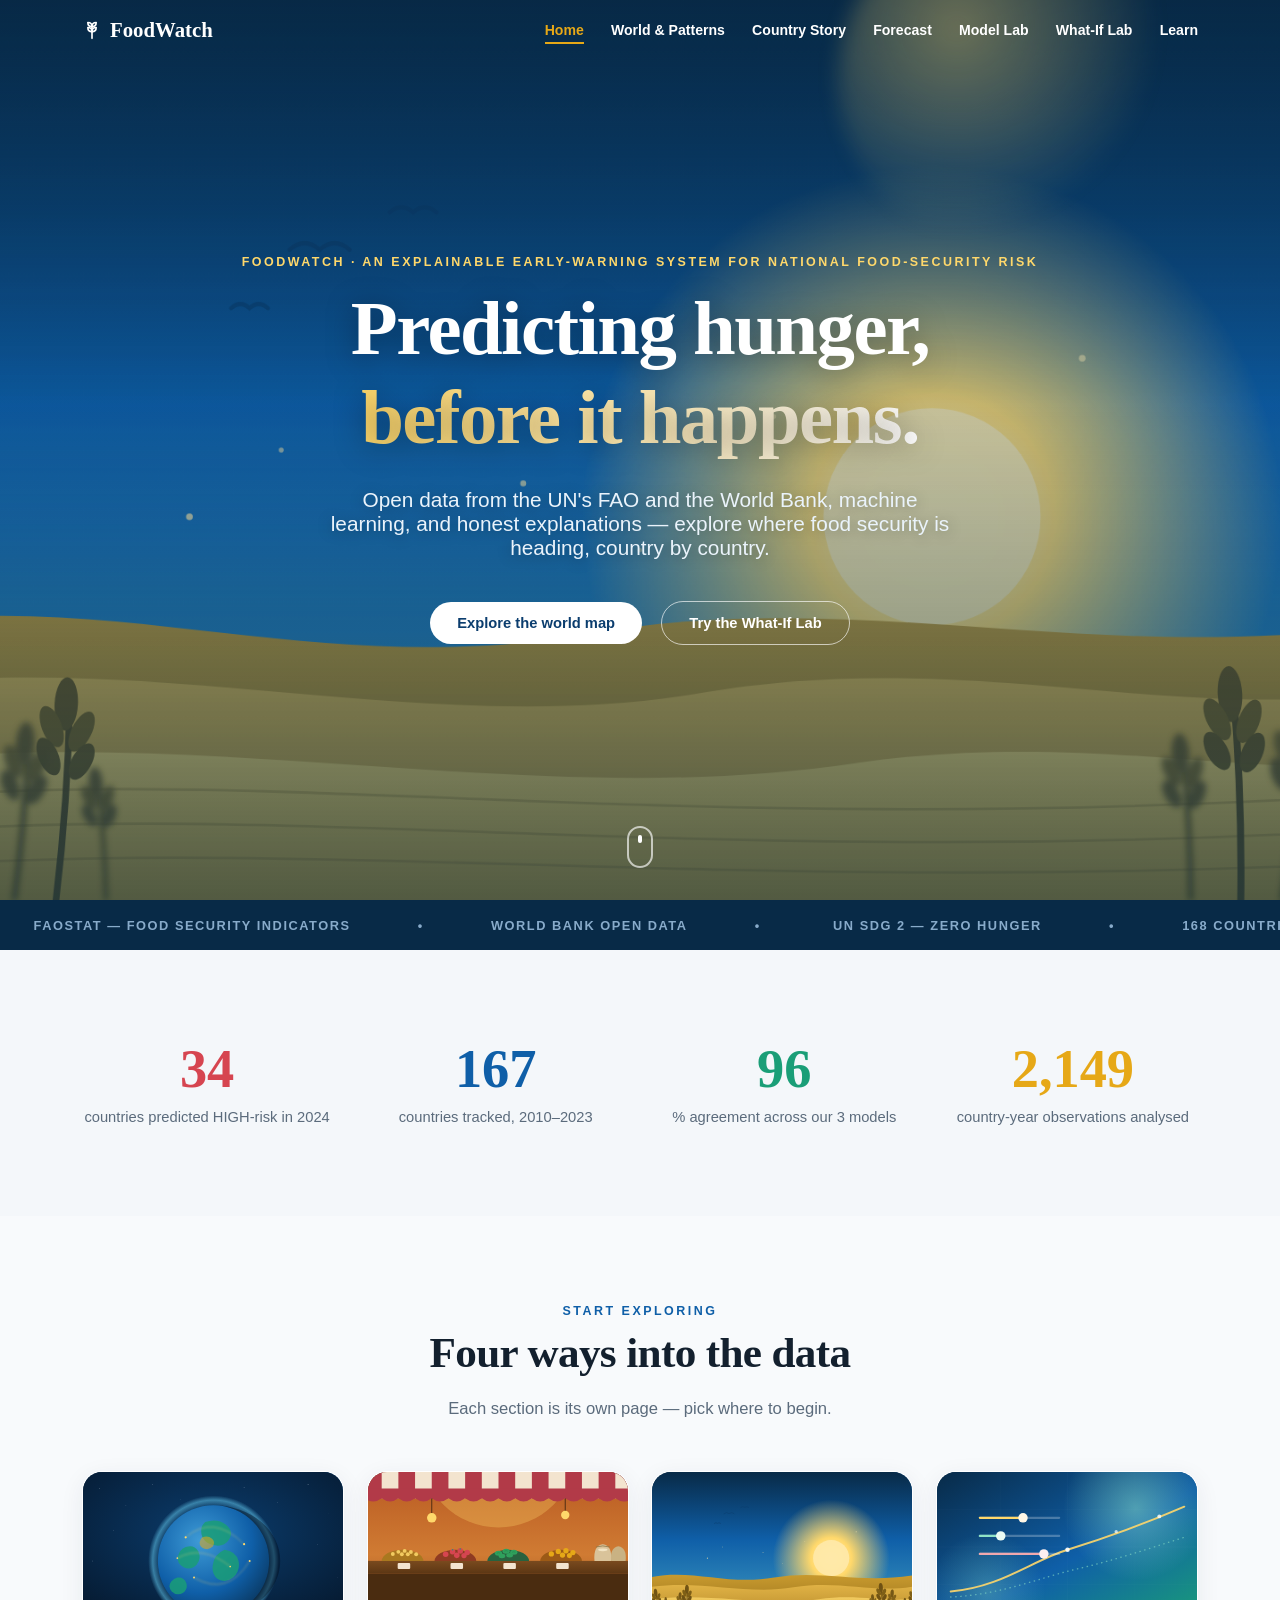
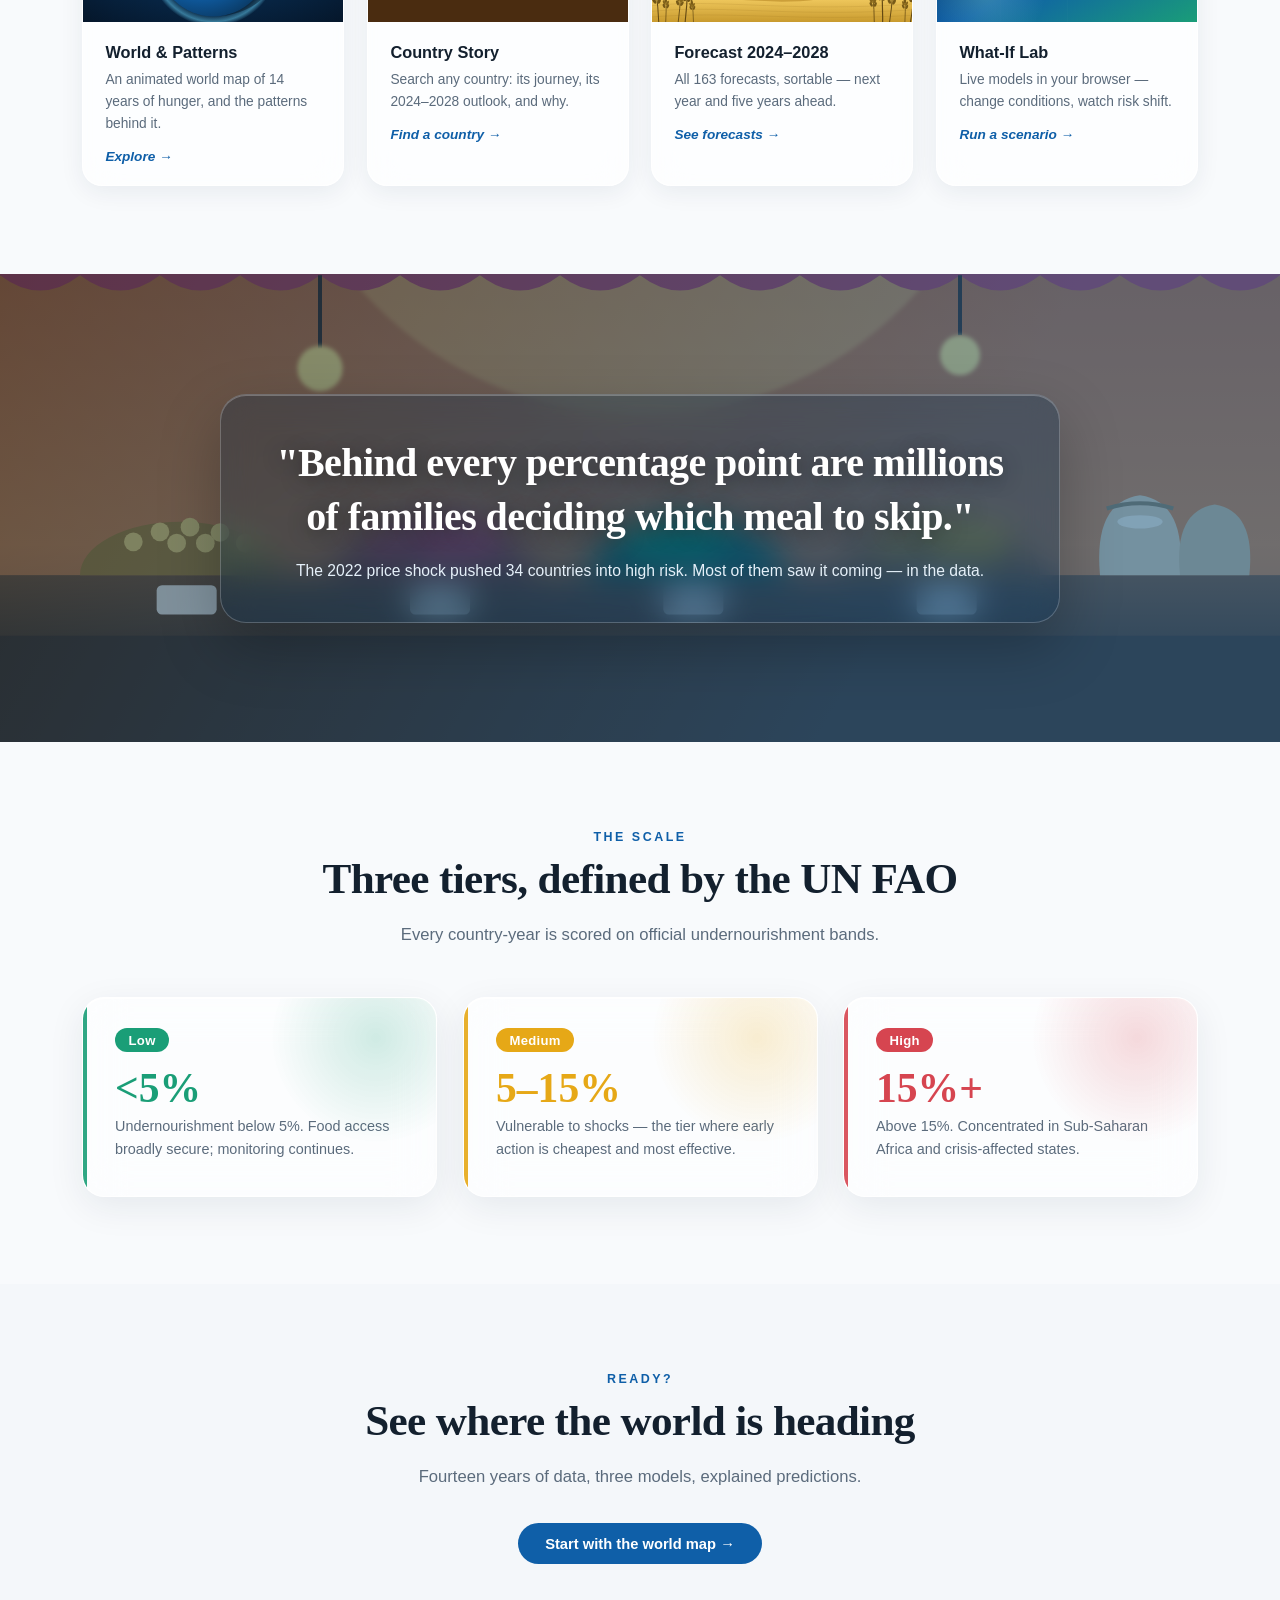
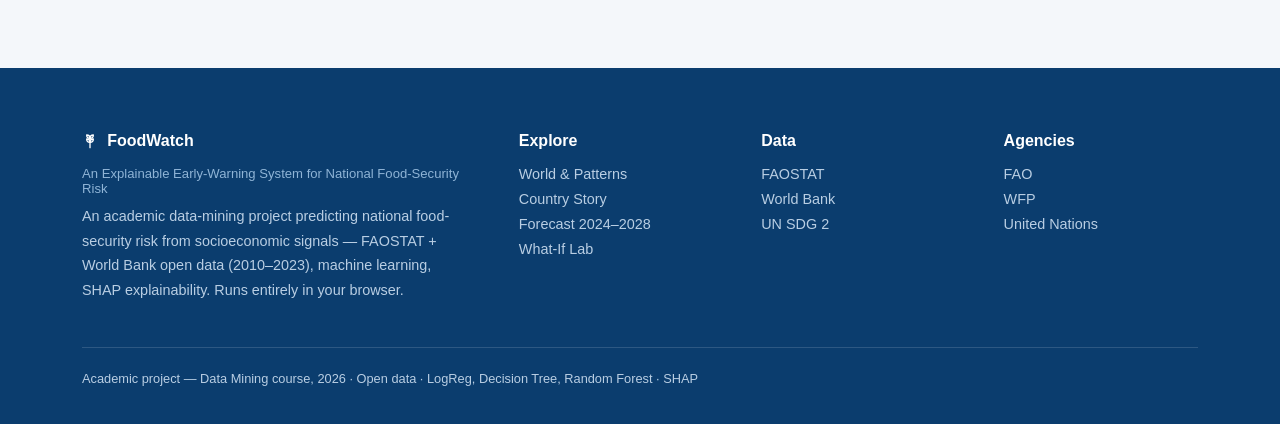
==== commit 8c41a82f: "v5 premium redesign: glass tier cards, aligned controls, 3D tilt + magnetic + parallax motion engine" ====
--- a/index.html
+++ b/index.html
@@ -12,7 +12,7 @@
 <script>fwNav('index.html',false)</script>
 
 <header class="hero">
-  <img class="hero-img" src="assets/hero.svg" alt="">
+  <img class="hero-img plx" data-depth="16" src="assets/hero.svg" alt="">
   <div class="hero-inner">
     <div class="eyebrow" style="color:#FFD86B;margin-bottom:1rem">FoodWatch · An Explainable Early-Warning System for National Food-Security Risk</div>
     <h1>Predicting hunger,<br><span class="shimmer">before it happens.</span></h1>
@@ -52,22 +52,22 @@
       <p>Each section is its own page — pick where to begin.</p>
     </div>
     <div class="grid4">
-      <a class="feature rv" href="explore.html">
+      <a class="feature rv" data-tilt href="explore.html">
         <div class="art"><img src="assets/earth.svg" alt=""></div>
         <div class="body"><b>World &amp; Patterns</b>
           <span>An animated world map of 14 years of hunger, and the patterns behind it.</span>
           <em class="go">Explore →</em></div></a>
-      <a class="feature rv d1" href="country.html">
+      <a class="feature rv d1" data-tilt href="country.html">
         <div class="art"><img src="assets/market.svg" alt=""></div>
         <div class="body"><b>Country Story</b>
           <span>Search any country: its journey, its 2024–2028 outlook, and why.</span>
           <em class="go">Find a country →</em></div></a>
-      <a class="feature rv d2" href="forecast.html">
+      <a class="feature rv d2" data-tilt href="forecast.html">
         <div class="art"><img src="assets/hero.svg" alt=""></div>
         <div class="body"><b>Forecast 2024–2028</b>
           <span>All 163 forecasts, sortable — next year and five years ahead.</span>
           <em class="go">See forecasts →</em></div></a>
-      <a class="feature rv d3" href="lab.html">
+      <a class="feature rv d3" data-tilt href="lab.html">
         <div class="art"><img src="assets/lab.svg" alt=""></div>
         <div class="body"><b>What-If Lab</b>
           <span>Live models in your browser — change conditions, watch risk shift.</span>
@@ -92,12 +92,15 @@
       <p>Every country-year is scored on official undernourishment bands.</p>
     </div>
     <div class="tiers">
-      <div class="tier rv" style="background:linear-gradient(135deg,#1A9E77,#137a5b)">
-        <h3>Low</h3><p>Undernourishment below 5%. Food access broadly secure; monitoring continues.</p><div class="big">&lt;5%</div></div>
-      <div class="tier rv d1" style="background:linear-gradient(135deg,#E6A817,#c2880e)">
-        <h3>Medium</h3><p>5–15%. Vulnerable to shocks — the tier where early action is cheapest and most effective.</p><div class="big">5–15</div></div>
-      <div class="tier rv d2" style="background:linear-gradient(135deg,#D64550,#a92f39)">
-        <h3>High</h3><p>Above 15%. Concentrated in Sub-Saharan Africa and crisis-affected states.</p><div class="big">15%+</div></div>
+      <div class="tier rv" data-tilt style="--tint:#1A9E77">
+        <span class="tb">Low</span><div class="tnum">&lt;5%</div>
+        <p>Undernourishment below 5%. Food access broadly secure; monitoring continues.</p></div>
+      <div class="tier rv d1" data-tilt style="--tint:#E6A817">
+        <span class="tb">Medium</span><div class="tnum">5–15%</div>
+        <p>Vulnerable to shocks — the tier where early action is cheapest and most effective.</p></div>
+      <div class="tier rv d2" data-tilt style="--tint:#D64550">
+        <span class="tb">High</span><div class="tnum">15%+</div>
+        <p>Above 15%. Concentrated in Sub-Saharan Africa and crisis-affected states.</p></div>
     </div>
   </div>
 </section>
--- a/style.css
+++ b/style.css
@@ -13,7 +13,26 @@
             radial-gradient(640px 520px at 46% 98%,rgba(110,89,165,.06),transparent 62%);
  animation:mesh 26s ease-in-out infinite alternate}
 @keyframes mesh{to{transform:translate3d(0,-26px,0) scale(1.05)}}
-h1,h2,h3{font-family:var(--serif);line-height:1.15}
+/* motion-engine hooks */
+[data-tilt]{transition:transform .55s var(--ease);transform-style:preserve-3d;will-change:transform}
+.btn{transition-property:translate,transform,box-shadow,background;will-change:translate}
+.plx{will-change:translate}
+/* floating light orbs on hero + page headers */
+.pagehead::before,.hero::before{content:'';position:absolute;width:340px;height:340px;border-radius:50%;
+ background:radial-gradient(circle at 35% 35%,rgba(255,216,107,.4),rgba(255,216,107,0) 65%);
+ filter:blur(10px);top:-90px;right:8%;z-index:1;animation:orb 11s ease-in-out infinite alternate}
+.pagehead::after{content:'';position:absolute;width:260px;height:260px;border-radius:50%;
+ background:radial-gradient(circle at 40% 40%,rgba(143,227,198,.35),rgba(143,227,198,0) 65%);
+ filter:blur(12px);bottom:-70px;left:14%;z-index:1;animation:orb 14s 1.2s ease-in-out infinite alternate-reverse}
+@keyframes orb{to{transform:translate3d(36px,26px,0) scale(1.12)}}
+@media (prefers-reduced-motion:reduce){
+ *,*::before,*::after{animation-duration:.01ms!important;animation-iteration-count:1!important;transition-duration:.01ms!important}
+ html{scroll-behavior:auto}}
+h1,h2,h3{font-family:var(--serif);line-height:1.15;letter-spacing:-.015em}
+/* aligned control rows (label column + chip row) — forecast page etc. */
+.ctl{display:grid;grid-template-columns:64px 1fr;gap:.8rem 1rem;align-items:center}
+.ctl .ctl-l{font-size:.78rem;font-weight:700;color:var(--muted);text-transform:uppercase;letter-spacing:.08em}
+.ctl .ctl-r{display:flex;gap:.7rem;flex-wrap:wrap;align-items:center}
 .wrap{max-width:1180px;margin:0 auto;padding:0 2rem}
 section{padding:5.5rem 0}
 .eyebrow{font-size:.78rem;font-weight:700;letter-spacing:.2em;text-transform:uppercase;color:var(--blue)}
@@ -190,12 +209,19 @@
 .feature .go{color:var(--blue);font-weight:700;font-size:.85rem;display:inline-block;margin-top:.85rem;transition:.3s}
 .feature:hover .go{transform:translateX(6px)}
 
-/* TIERS */
-.tiers{display:grid;grid-template-columns:repeat(3,1fr);gap:1.8rem}
-.tier{border-radius:20px;padding:2.2rem;color:#fff;position:relative;overflow:hidden;transition:.45s var(--ease)}
-.tier:hover{transform:translateY(-10px) rotateX(4deg)}
-.tier h3{font-size:1.55rem}.tier p{margin-top:.6rem;color:rgba(255,255,255,.9);font-size:.96rem;line-height:1.65}
-.tier .big{position:absolute;right:-.3rem;bottom:-1.6rem;font-size:6rem;font-weight:800;opacity:.14;font-family:var(--serif)}
+/* TIERS — frosted glass cards with a per-tier light accent (set --tint inline) */
+.tiers{display:grid;grid-template-columns:repeat(3,1fr);gap:1.6rem}
+.tier{border-radius:22px;padding:1.9rem 2rem 2.1rem;position:relative;overflow:hidden;
+ background:rgba(255,255,255,.62);border:1px solid rgba(255,255,255,.88);
+ backdrop-filter:blur(22px) saturate(1.5);-webkit-backdrop-filter:blur(22px) saturate(1.5);
+ box-shadow:0 10px 36px rgba(16,42,67,.08),inset 0 1px 0 rgba(255,255,255,.95)}
+.tier::before{content:'';position:absolute;top:-70px;right:-50px;width:220px;height:220px;border-radius:50%;
+ background:radial-gradient(circle,var(--tint) 0%,transparent 68%);opacity:.2;pointer-events:none}
+.tier::after{content:'';position:absolute;left:0;top:0;bottom:0;width:4px;background:var(--tint);opacity:.9}
+.tier .tb{display:inline-block;padding:.28rem .85rem;border-radius:999px;background:var(--tint);
+ color:#fff;font-weight:700;font-size:.82rem;letter-spacing:.02em}
+.tier .tnum{font-family:var(--serif);font-size:2.6rem;font-weight:700;color:var(--tint);margin:.7rem 0 .2rem}
+.tier p{color:var(--muted);font-size:.9rem;line-height:1.65}
 
 /* TABLE */
 table{width:100%;border-collapse:collapse;font-size:.92rem}
@@ -247,9 +273,12 @@
 .band{position:relative;min-height:52vh;display:flex;align-items:center;justify-content:center;text-align:center;
  color:#fff;overflow:hidden;padding:6rem 2rem;background:linear-gradient(120deg,var(--navy),var(--blue) 70%)}
 .band img{position:absolute;inset:0;width:100%;height:100%;object-fit:cover;opacity:.5}
-.band .q{position:relative;z-index:2;max-width:840px}
-.band .q h2{font-size:clamp(1.9rem,3.6vw,2.9rem);font-weight:600;line-height:1.35;text-shadow:0 3px 20px rgba(0,0,0,.4)}
-.band .q p{margin-top:1.2rem;color:#E5F0F9;font-size:1.04rem}
+.band .q{position:relative;z-index:2;max-width:840px;
+ background:rgba(8,42,71,.32);border:1px solid rgba(255,255,255,.22);border-radius:26px;
+ padding:2.6rem 3rem;backdrop-filter:blur(16px) saturate(1.3);-webkit-backdrop-filter:blur(16px) saturate(1.3);
+ box-shadow:0 24px 60px rgba(0,0,0,.25),inset 0 1px 0 rgba(255,255,255,.25)}
+.band .q h2{font-size:clamp(1.7rem,3.2vw,2.5rem);font-weight:600;line-height:1.35;text-shadow:0 3px 20px rgba(0,0,0,.4)}
+.band .q p{margin-top:1.1rem;color:#E5F0F9;font-size:.98rem}
 
 footer{background:var(--blue-d);color:#B9CEE3;padding:4rem 0 2.4rem}
 footer .cols{display:grid;grid-template-columns:2fr 1fr 1fr 1fr;gap:3rem}
@@ -316,6 +345,9 @@
 
  /* forms stack instead of squeezing */
  .card > div[style*="flex"]{flex-direction:column;align-items:stretch!important}
+ .ctl{grid-template-columns:1fr}
+ .ctl .ctl-r{gap:.5rem}
+ .band .q{padding:1.8rem 1.4rem}
  select,input[type=text]{width:100%}
  #fWrap, #wWrap{grid-template-columns:1fr!important;gap:1.2rem!important}
  #wSliders{grid-template-columns:1fr!important}
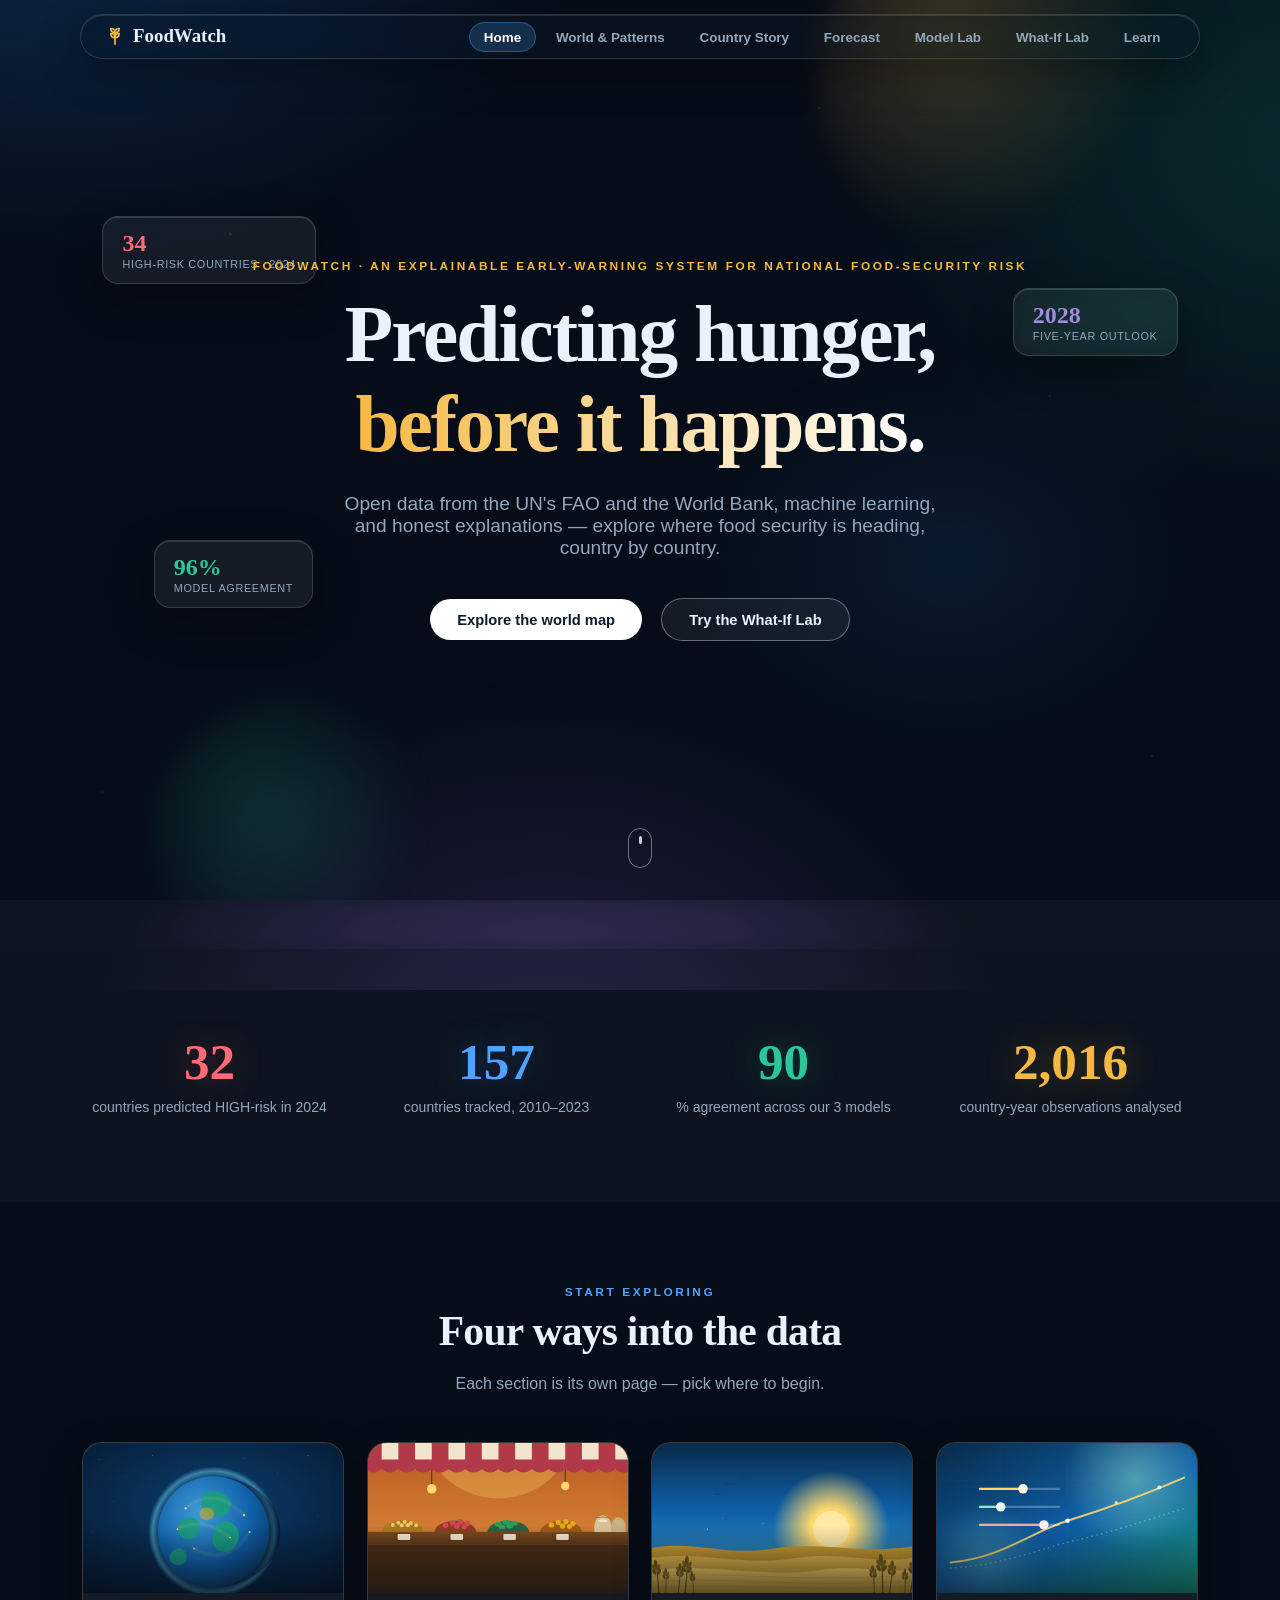
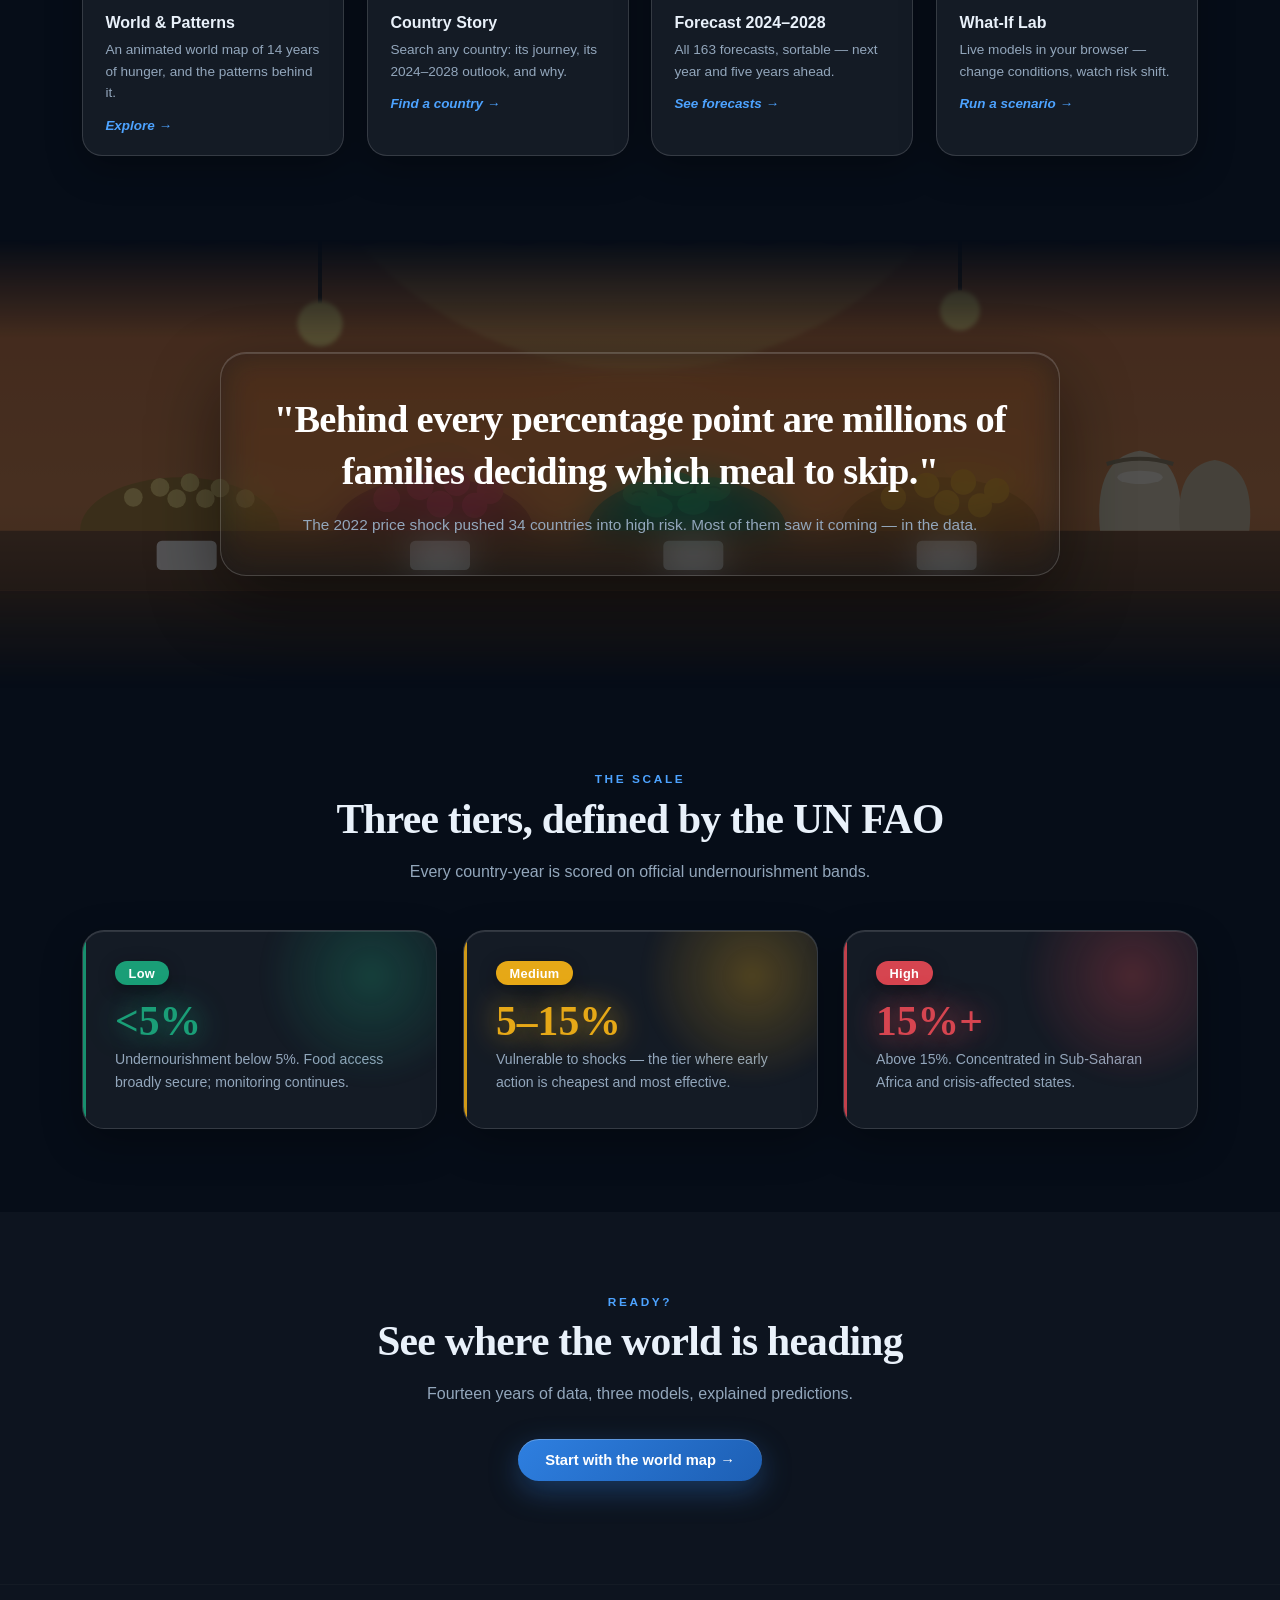
==== commit 50c9ac35: "v5: complete spatial-glass transformation — dark VisionOS environment, pill nav, cinematic hero, rea" ====
--- a/index.html
+++ b/index.html
@@ -12,9 +12,15 @@
 <script>fwNav('index.html',false)</script>
 
 <header class="hero">
-  <img class="hero-img plx" data-depth="16" src="assets/hero.svg" alt="">
+  <span class="orb2"></span>
+  <div class="fchip plx" data-depth="30" style="top:24%;left:8%">
+    <div class="fv" style="color:var(--red)">34</div><div class="fl">high-risk countries · 2024</div></div>
+  <div class="fchip f2 plx" data-depth="20" style="top:60%;left:12%">
+    <div class="fv" style="color:var(--teal)">96%</div><div class="fl">model agreement</div></div>
+  <div class="fchip f3 plx" data-depth="26" style="top:32%;right:8%">
+    <div class="fv" style="color:var(--violet)">2028</div><div class="fl">five-year outlook</div></div>
   <div class="hero-inner">
-    <div class="eyebrow" style="color:#FFD86B;margin-bottom:1rem">FoodWatch · An Explainable Early-Warning System for National Food-Security Risk</div>
+    <div class="eyebrow" style="color:#F5B942;margin-bottom:1rem">FoodWatch · An Explainable Early-Warning System for National Food-Security Risk</div>
     <h1>Predicting hunger,<br><span class="shimmer">before it happens.</span></h1>
     <p>Open data from the UN's FAO and the World Bank, machine learning, and honest explanations —
        explore where food security is heading, country by country.</p>
--- a/style.css
+++ b/style.css
@@ -1,373 +1,419 @@
-/* FoodWatch — shared stylesheet (multi-page, roomy edition) */
+/* ═══════════════════════════════════════════════════════════════
+   FoodWatch — Spatial Glass design system (v5)
+   Dark VisionOS-inspired environment · liquid-glass surfaces ·
+   pointer-reactive light · zero dependencies
+   Colour grammar: tier colours (green/amber/red) mean risk ONLY.
+   Blue = observed & next-year. Violet + dashed = five-year forecast.
+   ═══════════════════════════════════════════════════════════════ */
 *{margin:0;padding:0;box-sizing:border-box}
-:root{--blue:#0F5FA8;--blue-d:#0B3D6E;--navy:#082A47;--teal:#1A9E77;--amber:#E6A817;--red:#D64550;
- --violet:#6E59A5;--ink:#13202E;--muted:#5B6B7C;--mist:#F4F7FA;--line:#E3EAF1;
+:root{
+ --blue:#4DA3FF;--blue-deep:#0F5FA8;--blue-d:#0B3D6E;--navy:#082A47;
+ --teal:#2BC79A;--amber:#F5B942;--red:#FF6B74;--violet:#A08CE0;
+ --ink:#E9F1FA;--muted:#93A7BC;--faint:#5E7186;
+ --bg:#060D18;--mist:rgba(255,255,255,.03);--line:rgba(255,255,255,.1);
+ --glass:rgba(255,255,255,.06);--glass-hi:rgba(255,255,255,.11);--glass-edge:rgba(255,255,255,.14);
  --serif:'Source Serif 4',Georgia,serif;
- --sans:'Inter',-apple-system,sans-serif;--ease:cubic-bezier(.16,1,.3,1)}
+ --sans:'Inter',-apple-system,'SF Pro Text',sans-serif;
+ --ease:cubic-bezier(.16,1,.3,1)}
 html{scroll-behavior:smooth}
-body{font-family:var(--sans);color:var(--ink);background:#F8FAFC;overflow-x:hidden}
-/* soft colour mesh behind everything — gives the glass surfaces something to refract */
-body::before{content:'';position:fixed;inset:0;z-index:-1;pointer-events:none;
- background:radial-gradient(640px 420px at 10% 6%,rgba(15,95,168,.08),transparent 62%),
-            radial-gradient(720px 520px at 92% 28%,rgba(26,158,119,.07),transparent 62%),
-            radial-gradient(640px 520px at 46% 98%,rgba(110,89,165,.06),transparent 62%);
- animation:mesh 26s ease-in-out infinite alternate}
-@keyframes mesh{to{transform:translate3d(0,-26px,0) scale(1.05)}}
+body{font-family:var(--sans);color:var(--ink);background:var(--bg);overflow-x:hidden;
+ animation:pagein .7s var(--ease) both}
+@keyframes pagein{from{opacity:0}to{opacity:1}}
+
+/* ---- spatial environment: aurora mesh + drifting light ---- */
+body::before{content:'';position:fixed;inset:-10%;z-index:-2;pointer-events:none;
+ background:
+  radial-gradient(900px 640px at 12% -4%,rgba(23,84,150,.42),transparent 62%),
+  radial-gradient(820px 620px at 94% 22%,rgba(20,120,96,.28),transparent 60%),
+  radial-gradient(760px 640px at 44% 108%,rgba(96,74,158,.3),transparent 62%),
+  radial-gradient(420px 320px at 70% 60%,rgba(28,96,160,.16),transparent 65%);
+ animation:mesh 30s ease-in-out infinite alternate}
+body::after{content:'';position:fixed;inset:0;z-index:-1;pointer-events:none;opacity:.5;
+ background:
+  radial-gradient(2px 2px at 18% 26%,rgba(255,255,255,.35),transparent 100%),
+  radial-gradient(1.6px 1.6px at 64% 12%,rgba(255,255,255,.3),transparent 100%),
+  radial-gradient(1.4px 1.4px at 82% 44%,rgba(255,255,255,.24),transparent 100%),
+  radial-gradient(2px 2px at 34% 68%,rgba(255,255,255,.2),transparent 100%),
+  radial-gradient(1.5px 1.5px at 90% 84%,rgba(255,255,255,.26),transparent 100%),
+  radial-gradient(1.3px 1.3px at 8% 88%,rgba(255,255,255,.22),transparent 100%)}
+@keyframes mesh{to{transform:translate3d(0,-34px,0) scale(1.06) rotate(.5deg)}}
+
+h1,h2,h3{font-family:var(--serif);line-height:1.14;letter-spacing:-.018em}
+.wrap{max-width:1180px;margin:0 auto;padding:0 2rem}
+section{padding:5.2rem 0;position:relative}
+.eyebrow{font-size:.74rem;font-weight:700;letter-spacing:.22em;text-transform:uppercase;color:var(--blue)}
+.center{text-align:center;max-width:760px;margin:0 auto 2.8rem}
+.center h2{font-size:clamp(1.9rem,3.4vw,2.6rem);margin:.6rem 0 .9rem}
+.center p{color:var(--muted);line-height:1.7;font-size:1rem}
+#progress{position:fixed;top:0;left:0;height:2px;width:0;z-index:200;
+ background:linear-gradient(90deg,var(--blue),var(--teal),var(--amber))}
+::selection{background:rgba(77,163,255,.35)}
+::-webkit-scrollbar{width:10px;height:10px}
+::-webkit-scrollbar-track{background:transparent}
+::-webkit-scrollbar-thumb{background:rgba(255,255,255,.14);border-radius:6px;border:2px solid var(--bg)}
+
 /* motion-engine hooks */
 [data-tilt]{transition:transform .55s var(--ease);transform-style:preserve-3d;will-change:transform}
 .btn{transition-property:translate,transform,box-shadow,background;will-change:translate}
 .plx{will-change:translate}
-/* floating light orbs on hero + page headers */
-.pagehead::before,.hero::before{content:'';position:absolute;width:340px;height:340px;border-radius:50%;
- background:radial-gradient(circle at 35% 35%,rgba(255,216,107,.4),rgba(255,216,107,0) 65%);
- filter:blur(10px);top:-90px;right:8%;z-index:1;animation:orb 11s ease-in-out infinite alternate}
-.pagehead::after{content:'';position:absolute;width:260px;height:260px;border-radius:50%;
- background:radial-gradient(circle at 40% 40%,rgba(143,227,198,.35),rgba(143,227,198,0) 65%);
- filter:blur(12px);bottom:-70px;left:14%;z-index:1;animation:orb 14s 1.2s ease-in-out infinite alternate-reverse}
-@keyframes orb{to{transform:translate3d(36px,26px,0) scale(1.12)}}
 @media (prefers-reduced-motion:reduce){
  *,*::before,*::after{animation-duration:.01ms!important;animation-iteration-count:1!important;transition-duration:.01ms!important}
  html{scroll-behavior:auto}}
-h1,h2,h3{font-family:var(--serif);line-height:1.15;letter-spacing:-.015em}
-/* aligned control rows (label column + chip row) — forecast page etc. */
+
+/* aligned control rows */
 .ctl{display:grid;grid-template-columns:64px 1fr;gap:.8rem 1rem;align-items:center}
-.ctl .ctl-l{font-size:.78rem;font-weight:700;color:var(--muted);text-transform:uppercase;letter-spacing:.08em}
+.ctl .ctl-l{font-size:.74rem;font-weight:700;color:var(--muted);text-transform:uppercase;letter-spacing:.09em}
 .ctl .ctl-r{display:flex;gap:.7rem;flex-wrap:wrap;align-items:center}
-.wrap{max-width:1180px;margin:0 auto;padding:0 2rem}
-section{padding:5.5rem 0}
-.eyebrow{font-size:.78rem;font-weight:700;letter-spacing:.2em;text-transform:uppercase;color:var(--blue)}
-.center{text-align:center;max-width:760px;margin:0 auto 3rem}
-.center h2{font-size:clamp(1.9rem,3.4vw,2.7rem);margin:.6rem 0 1rem}
-.center p{color:var(--muted);line-height:1.75;font-size:1.04rem}
-#progress{position:fixed;top:0;left:0;height:3px;width:0;z-index:200;
- background:linear-gradient(90deg,var(--blue),var(--teal),var(--amber))}
-
-/* NAV */
-nav{position:fixed;top:0;left:0;right:0;z-index:100;transition:.45s var(--ease)}
-nav .bar{max-width:1180px;margin:0 auto;padding:1.1rem 2rem;display:flex;align-items:center;justify-content:space-between}
-nav.solid,nav.scrolled{background:rgba(255,255,255,.9);backdrop-filter:blur(18px);box-shadow:0 1px 0 rgba(19,32,46,.08)}
-nav.scrolled .bar{padding:.7rem 2rem}
-nav .logo{font-family:var(--serif);font-weight:700;font-size:1.3rem;color:#fff;text-decoration:none;transition:.3s;
+
+/* ═══ NAV — floating glass pill ═══ */
+nav{position:fixed;top:14px;left:50%;translate:-50% 0;z-index:100;width:min(1120px,calc(100% - 24px));
+ border-radius:999px;transition:.45s var(--ease);
+ background:rgba(10,20,34,.55);border:1px solid var(--glass-edge);
+ backdrop-filter:blur(24px) saturate(1.6);-webkit-backdrop-filter:blur(24px) saturate(1.6);
+ box-shadow:0 12px 40px rgba(0,0,0,.35),inset 0 1px 0 rgba(255,255,255,.12)}
+nav.scrolled{background:rgba(8,16,28,.75);box-shadow:0 16px 48px rgba(0,0,0,.45),inset 0 1px 0 rgba(255,255,255,.12)}
+nav .bar{padding:.65rem 1.5rem;display:flex;align-items:center;justify-content:space-between}
+nav .logo{font-family:var(--serif);font-weight:700;font-size:1.18rem;color:var(--ink);text-decoration:none;
  display:inline-flex;align-items:center;gap:.5rem}
-footer h4 .ic{vertical-align:-2.5px;margin-right:.3rem}
-nav.solid .logo,nav.scrolled .logo{color:var(--blue-d)}
-nav ul{display:flex;gap:1.7rem;list-style:none;align-items:center}
-nav ul a{text-decoration:none;color:#fff;font-size:.88rem;font-weight:600;transition:.3s;padding:.3rem 0;
- border-bottom:2px solid transparent}
-nav.solid ul a,nav.scrolled ul a{color:var(--ink)}
-nav ul a:hover{color:var(--amber)} nav.solid ul a:hover,nav.scrolled ul a:hover{color:var(--blue)}
-nav ul a.active{border-bottom-color:var(--amber);color:var(--amber)}
-nav.solid ul a.active,nav.scrolled ul a.active{color:var(--blue);border-bottom-color:var(--blue)}
-
-/* hamburger (mobile/tablet nav) */
+nav .logo .ic{color:var(--amber)}
+nav ul{display:flex;gap:.35rem;list-style:none;align-items:center}
+nav ul a{text-decoration:none;color:var(--muted);font-size:.84rem;font-weight:600;transition:.3s;
+ padding:.42rem .85rem;border-radius:999px;border:1px solid transparent}
+nav ul a:hover{color:var(--ink);background:rgba(255,255,255,.07)}
+nav ul a.active{color:#fff;background:rgba(77,163,255,.2);border-color:rgba(77,163,255,.35)}
 .navtoggle{display:none;background:none;border:none;cursor:pointer;padding:.4rem;z-index:110}
-.navtoggle span{display:block;width:24px;height:2.5px;background:#fff;margin:5px 0;border-radius:2px;transition:.3s}
-nav.solid .navtoggle span,nav.scrolled .navtoggle span{background:var(--blue-d)}
-nav.open .navtoggle span:nth-child(1){transform:translateY(7.5px) rotate(45deg)}
+.navtoggle span{display:block;width:22px;height:2px;background:var(--ink);margin:5px 0;border-radius:2px;transition:.3s}
+nav.open .navtoggle span:nth-child(1){transform:translateY(7px) rotate(45deg)}
 nav.open .navtoggle span:nth-child(2){opacity:0}
-nav.open .navtoggle span:nth-child(3){transform:translateY(-7.5px) rotate(-45deg)}
-
-/* PAGE HEADER (subpages) */
-.pagehead{background:linear-gradient(120deg,var(--navy),var(--blue) 62%,var(--teal));color:#fff;
- padding:9.5rem 0 4.5rem;position:relative;overflow:hidden}
-.pagehead h1{font-size:clamp(2.1rem,4.4vw,3.3rem);letter-spacing:-.02em}
-.pagehead p{color:#D9E8F5;margin-top:.9rem;max-width:640px;font-size:1.06rem;line-height:1.7}
-.pagehead img.bgart{position:absolute;inset:0;width:100%;height:100%;object-fit:cover;opacity:.28}
+nav.open .navtoggle span:nth-child(3){transform:translateY(-7px) rotate(-45deg)}
+
+/* ═══ PAGE HEADER — spatial, merges into the environment ═══ */
+.pagehead{padding:9.5rem 0 3.6rem;position:relative;overflow:hidden;color:var(--ink)}
+.pagehead h1{font-size:clamp(2.2rem,4.6vw,3.4rem)}
+.pagehead p{color:var(--muted);margin-top:.9rem;max-width:640px;font-size:1rem;line-height:1.7}
+.pagehead img.bgart{position:absolute;inset:0;width:100%;height:100%;object-fit:cover;opacity:.12;
+ mask-image:linear-gradient(180deg,transparent,#000 30%,#000 70%,transparent);
+ -webkit-mask-image:linear-gradient(180deg,transparent,#000 30%,#000 70%,transparent)}
 .pagehead .wrap{position:relative;z-index:2}
-
-/* HERO (home) */
+.pagehead::before,.hero::before{content:'';position:absolute;width:360px;height:360px;border-radius:50%;
+ background:radial-gradient(circle at 35% 35%,rgba(245,185,66,.22),transparent 65%);
+ filter:blur(14px);top:-100px;right:8%;z-index:1;animation:orb 12s ease-in-out infinite alternate}
+.pagehead::after,.hero .orb2{content:'';position:absolute;width:280px;height:280px;border-radius:50%;
+ background:radial-gradient(circle at 40% 40%,rgba(43,199,154,.18),transparent 65%);
+ filter:blur(16px);bottom:-80px;left:12%;z-index:1;animation:orb 15s 1.4s ease-in-out infinite alternate-reverse}
+@keyframes orb{to{transform:translate3d(40px,30px,0) scale(1.14)}}
+
+/* ═══ HERO (home) — cinematic spatial entrance ═══ */
 .hero{position:relative;min-height:100svh;display:flex;align-items:center;justify-content:center;
- text-align:center;color:#fff;overflow:hidden;
- background:linear-gradient(180deg,var(--navy) 0%,var(--blue) 58%,var(--teal) 140%)}
-.hero-img{position:absolute;inset:0;width:100%;height:100%;object-fit:cover;opacity:.85;
- animation:kb 24s ease-in-out infinite alternate}
-@keyframes kb{from{transform:scale(1.03)}to{transform:scale(1.12) translateY(-14px)}}
-.hero::after{content:'';position:absolute;inset:0;
- background:linear-gradient(180deg,rgba(8,42,71,.55),rgba(8,42,71,.1) 45%,rgba(8,42,71,.55))}
+ text-align:center;color:var(--ink);overflow:hidden}
+.hero .orb2{position:absolute}
 .hero-inner{position:relative;z-index:3;max-width:980px;padding:0 2rem}
-.hero h1{font-size:clamp(2.6rem,6vw,4.8rem);font-weight:700;letter-spacing:-.02em;
- opacity:0;animation:up 1.1s .2s var(--ease) forwards;text-shadow:0 4px 30px rgba(0,0,0,.35)}
-.hero h1 .shimmer{background:linear-gradient(90deg,#FFD86B,#fff 40%,#8FE3C6,#FFD86B);background-size:250% 100%;
- -webkit-background-clip:text;background-clip:text;-webkit-text-fill-color:transparent;animation:sheen 6s linear infinite}
-@keyframes sheen{to{background-position:250% 0}}
-.hero p{font-size:clamp(1.05rem,1.9vw,1.3rem);color:#EAF3FB;margin:1.6rem auto 2.6rem;max-width:640px;
- opacity:0;animation:up 1.1s .45s var(--ease) forwards;text-shadow:0 2px 14px rgba(0,0,0,.35)}
+.hero h1{font-size:clamp(2.7rem,6.2vw,5rem);font-weight:700;letter-spacing:-.025em;
+ opacity:0;animation:up 1.1s .2s var(--ease) forwards}
+.hero h1 .shimmer{background:linear-gradient(90deg,#F5B942,#fff 40%,#7FE3C2,#F5B942);background-size:250% 100%;
+ -webkit-background-clip:text;background-clip:text;-webkit-text-fill-color:transparent;animation:sheenTxt 6s linear infinite}
+@keyframes sheenTxt{to{background-position:250% 0}}
+.hero p{font-size:clamp(1rem,1.8vw,1.2rem);color:var(--muted);margin:1.5rem auto 2.4rem;max-width:620px;
+ opacity:0;animation:up 1.1s .45s var(--ease) forwards}
 .hero .btns{opacity:0;animation:up 1.1s .7s var(--ease) forwards}
-@keyframes up{from{opacity:0;transform:translateY(50px)}to{opacity:1;transform:none}}
-.scroll-hint{position:absolute;bottom:2rem;left:50%;transform:translateX(-50%);z-index:3;width:26px;height:42px;
- border:2px solid rgba(255,255,255,.65);border-radius:14px}
-.scroll-hint::after{content:'';position:absolute;top:7px;left:50%;width:4px;height:8px;margin-left:-2px;
- background:#fff;border-radius:2px;animation:wheel 1.8s infinite}
-@keyframes wheel{to{opacity:0;transform:translateY(14px)}}
-
-/* BUTTONS / CHIPS */
+@keyframes up{from{opacity:0;transform:translateY(46px)}to{opacity:1;transform:none}}
+/* floating glass stat chips inside the hero */
+.fchip{position:absolute;z-index:2;padding:.8rem 1.2rem;border-radius:16px;text-align:left;
+ background:var(--glass);border:1px solid var(--glass-edge);
+ backdrop-filter:blur(18px) saturate(1.5);-webkit-backdrop-filter:blur(18px) saturate(1.5);
+ box-shadow:0 14px 40px rgba(0,0,0,.35),inset 0 1px 0 rgba(255,255,255,.14);
+ opacity:0;animation:up 1.2s 1s var(--ease) forwards}
+.fchip .fv{font-family:var(--serif);font-size:1.5rem;font-weight:700}
+.fchip .fl{font-size:.68rem;color:var(--muted);text-transform:uppercase;letter-spacing:.06em;margin-top:.1rem}
+.fchip.f2{animation-delay:1.15s}.fchip.f3{animation-delay:1.3s}
+.scroll-hint{position:absolute;bottom:2rem;left:50%;transform:translateX(-50%);z-index:3;width:24px;height:40px;
+ border:1.5px solid rgba(255,255,255,.4);border-radius:14px}
+.scroll-hint::after{content:'';position:absolute;top:7px;left:50%;width:3px;height:8px;margin-left:-1.5px;
+ background:rgba(255,255,255,.8);border-radius:2px;animation:wheel 1.8s infinite}
+@keyframes wheel{to{opacity:0;transform:translateY(13px)}}
+
+/* ═══ BUTTONS / CHIPS ═══ */
 .btn{display:inline-block;padding:.8rem 1.7rem;border-radius:999px;font-weight:600;text-decoration:none;
  font-size:.92rem;transition:.35s var(--ease);border:none;cursor:pointer;font-family:var(--sans)}
-.btn-solid{background:#fff;color:var(--blue-d)}
-.btn-solid:hover{transform:translateY(-4px) scale(1.04);box-shadow:0 22px 50px rgba(0,0,0,.4)}
-.btn-ghost{border:1.5px solid rgba(255,255,255,.65);color:#fff;margin-left:.9rem;background:none}
-.btn-ghost:hover{background:rgba(255,255,255,.15)}
-.btn-blue{background:var(--blue);color:#fff}
-.btn-blue:hover{background:var(--blue-d);transform:translateY(-2px);box-shadow:0 12px 28px rgba(15,95,168,.3)}
-.chip{padding:.55rem 1.15rem;border-radius:999px;border:1px solid rgba(215,224,234,.9);
- background:rgba(255,255,255,.72);backdrop-filter:blur(12px);-webkit-backdrop-filter:blur(12px);
- font-weight:600;font-size:.86rem;cursor:pointer;transition:.3s var(--ease);font-family:var(--sans);color:var(--ink);
- display:inline-flex;align-items:center;gap:.45rem;box-shadow:inset 0 1px 0 rgba(255,255,255,.9)}
-.chip.on{background:var(--blue);color:#fff;border-color:var(--blue)}
-.chip:hover{transform:translateY(-2px);box-shadow:0 8px 20px rgba(15,95,168,.15)}
+.btn-solid{background:#fff;color:#0B1B2E}
+.btn-solid:hover{transform:translateY(-3px);box-shadow:0 18px 44px rgba(255,255,255,.18)}
+.btn-ghost{border:1px solid rgba(255,255,255,.35);color:var(--ink);margin-left:.9rem;background:rgba(255,255,255,.06);
+ backdrop-filter:blur(12px);-webkit-backdrop-filter:blur(12px)}
+.btn-ghost:hover{background:rgba(255,255,255,.14)}
+.btn-blue{background:linear-gradient(135deg,#2E7FE0,#1D5FB4);color:#fff;
+ box-shadow:0 10px 30px rgba(46,127,224,.35),inset 0 1px 0 rgba(255,255,255,.25)}
+.btn-blue:hover{transform:translateY(-2px);box-shadow:0 16px 40px rgba(46,127,224,.45),inset 0 1px 0 rgba(255,255,255,.25)}
+.chip{padding:.55rem 1.15rem;border-radius:999px;border:1px solid var(--glass-edge);
+ background:var(--glass);backdrop-filter:blur(14px);-webkit-backdrop-filter:blur(14px);
+ font-weight:600;font-size:.85rem;cursor:pointer;transition:.3s var(--ease);font-family:var(--sans);color:var(--ink);
+ display:inline-flex;align-items:center;gap:.45rem;box-shadow:inset 0 1px 0 rgba(255,255,255,.12)}
+.chip.on{background:rgba(77,163,255,.22);color:#fff;border-color:rgba(77,163,255,.5);
+ box-shadow:0 0 22px rgba(77,163,255,.25),inset 0 1px 0 rgba(255,255,255,.18)}
+.chip:hover{transform:translateY(-2px);background:var(--glass-hi)}
+.chip.on:hover{background:rgba(77,163,255,.28)}
 .chip:active{transform:translateY(0) scale(.97)}
-.chip:focus-visible,.btn:focus-visible{outline:3px solid rgba(15,95,168,.35);outline-offset:2px}
-
-/* ICONS + FORECAST LANGUAGE
-   Colour grammar: tier colours (green/amber/red) mean risk tiers ONLY.
-   Blue = observed data & next-year model output. Violet + dashed = five-year forecast. */
+.chip:focus-visible,.btn:focus-visible{outline:2px solid rgba(77,163,255,.7);outline-offset:2px}
+.chip.fc.on{background:rgba(160,140,224,.24);border-color:rgba(160,140,224,.55);
+ box-shadow:0 0 22px rgba(160,140,224,.28),inset 0 1px 0 rgba(255,255,255,.18)}
+
+/* forecast-language tags */
 .ic{vertical-align:-3.5px;flex:none}
-.chip.fc.on{background:var(--violet);border-color:var(--violet)}
-.tagfc{display:inline-flex;align-items:center;gap:.35rem;font-size:.64rem;font-weight:800;
+.tagfc{display:inline-flex;align-items:center;gap:.35rem;font-size:.62rem;font-weight:800;
  letter-spacing:.13em;text-transform:uppercase;color:var(--violet);
- border:1.5px dashed color-mix(in srgb,var(--violet) 55%,#fff);border-radius:7px;padding:.2rem .55rem;background:#F7F5FB}
-.tagnow{display:inline-flex;align-items:center;gap:.35rem;font-size:.64rem;font-weight:800;
+ border:1px dashed rgba(160,140,224,.55);border-radius:7px;padding:.2rem .55rem;background:rgba(160,140,224,.1)}
+.tagnow{display:inline-flex;align-items:center;gap:.35rem;font-size:.62rem;font-weight:800;
  letter-spacing:.13em;text-transform:uppercase;color:var(--blue);
- border:1.5px solid #CFE0F0;border-radius:7px;padding:.2rem .55rem;background:#F2F8FD}
-.kpi.fc{border:1.5px dashed color-mix(in srgb,var(--violet) 45%,#fff);
- background:linear-gradient(135deg,rgba(110,89,165,.06),rgba(110,89,165,.015))}
-.cnum{display:inline-flex;width:23px;height:23px;border-radius:7px;background:var(--blue);color:#fff;
- font:700 .8rem var(--sans);align-items:center;justify-content:center;margin-right:.55rem;vertical-align:-4px}
-
-/* CARDS — liquid-glass surfaces */
-.card{background:rgba(255,255,255,.66);border:1px solid rgba(255,255,255,.85);border-radius:18px;
- padding:1.8rem 2rem;backdrop-filter:blur(22px) saturate(1.5);-webkit-backdrop-filter:blur(22px) saturate(1.5);
- box-shadow:0 8px 32px rgba(16,42,67,.07),inset 0 1px 0 rgba(255,255,255,.95);
- transition:box-shadow .4s var(--ease)}
-.card:hover{box-shadow:0 14px 44px rgba(16,42,67,.1),inset 0 1px 0 rgba(255,255,255,.95)}
-.explain{background:rgba(238,245,251,.8);border-left:3px solid var(--blue);border-radius:0 12px 12px 0;
- padding:.8rem 1.1rem;color:#2A4A66;font-size:.88rem;margin-top:1.1rem;line-height:1.65}
-.badge{padding:.24rem .8rem;border-radius:999px;font-weight:700;font-size:.84rem;color:#fff;display:inline-block}
-select,input[type=text]{font-family:var(--sans);font-size:.92rem;padding:.65rem .95rem;border:1.5px solid #D7E0EA;
- border-radius:12px;background:rgba(255,255,255,.85);color:var(--ink);outline:none;transition:.3s;
- backdrop-filter:blur(10px);-webkit-backdrop-filter:blur(10px)}
+ border:1px solid rgba(77,163,255,.4);border-radius:7px;padding:.2rem .55rem;background:rgba(77,163,255,.1)}
+.kpi.fc{border:1px dashed rgba(160,140,224,.45);background:rgba(160,140,224,.07)}
+.cnum{display:inline-flex;width:23px;height:23px;border-radius:7px;background:rgba(77,163,255,.25);
+ border:1px solid rgba(77,163,255,.4);color:#fff;
+ font:700 .78rem var(--sans);align-items:center;justify-content:center;margin-right:.55rem;vertical-align:-4px}
+
+/* ═══ GLASS SURFACES ═══ */
+.card,.chartbox{background:var(--glass);border:1px solid var(--glass-edge);border-radius:20px;
+ backdrop-filter:blur(24px) saturate(1.6);-webkit-backdrop-filter:blur(24px) saturate(1.6);
+ box-shadow:0 16px 48px rgba(0,0,0,.32),inset 0 1px 0 rgba(255,255,255,.12);
+ transition:box-shadow .4s var(--ease),border-color .4s var(--ease);position:relative}
+.card{padding:1.8rem 2rem}
+.chartbox{padding:1.6rem}
+.card:hover,.chartbox:hover{border-color:rgba(255,255,255,.2);
+ box-shadow:0 22px 60px rgba(0,0,0,.4),inset 0 1px 0 rgba(255,255,255,.14)}
+/* cursor-following specular highlight (set --mx/--my from fw.js) */
+.card::after,.chartbox::after,.feature::after{content:'';position:absolute;inset:0;border-radius:inherit;
+ pointer-events:none;opacity:0;transition:opacity .45s var(--ease);
+ background:radial-gradient(440px circle at var(--mx,50%) var(--my,50%),rgba(255,255,255,.08),transparent 55%)}
+.card:hover::after,.chartbox:hover::after,.feature:hover::after{opacity:1}
+.chartbox h3{font-size:1.02rem;font-family:var(--sans);margin-bottom:.6rem;color:var(--ink)}
+.explain{background:rgba(77,163,255,.07);border-left:3px solid var(--blue);border-radius:0 12px 12px 0;
+ padding:.8rem 1.1rem;color:#B9CDE2;font-size:.87rem;margin-top:1.1rem;line-height:1.65}
+.explain a{color:var(--blue)}
+.badge{padding:.24rem .8rem;border-radius:999px;font-weight:700;font-size:.82rem;color:#fff;display:inline-block;
+ box-shadow:0 4px 14px rgba(0,0,0,.3)}
+select,input[type=text]{font-family:var(--sans);font-size:.9rem;padding:.62rem .95rem;border:1px solid var(--glass-edge);
+ border-radius:12px;background:var(--glass);color:var(--ink);outline:none;transition:.3s;
+ backdrop-filter:blur(12px);-webkit-backdrop-filter:blur(12px)}
+input[type=text]::placeholder{color:var(--faint)}
 select{appearance:none;-webkit-appearance:none;padding-right:2.5rem;cursor:pointer;
- background-image:url("data:image/svg+xml,%3Csvg xmlns='http://www.w3.org/2000/svg' viewBox='0 0 24 24' fill='none' stroke='%235B6B7C' stroke-width='2.4' stroke-linecap='round' stroke-linejoin='round'%3E%3Cpolyline points='6 9 12 15 18 9'/%3E%3C/svg%3E");
+ background-image:url("data:image/svg+xml,%3Csvg xmlns='http://www.w3.org/2000/svg' viewBox='0 0 24 24' fill='none' stroke='%2393A7BC' stroke-width='2.4' stroke-linecap='round' stroke-linejoin='round'%3E%3Cpolyline points='6 9 12 15 18 9'/%3E%3C/svg%3E");
  background-repeat:no-repeat;background-position:right .85rem center;background-size:15px}
-select:focus,input[type=text]:focus{border-color:var(--blue);box-shadow:0 0 0 3px rgba(15,95,168,.12)}
+select option{background:#0D1B2E;color:var(--ink)}
+select:focus,input[type=text]:focus{border-color:rgba(77,163,255,.6);box-shadow:0 0 0 3px rgba(77,163,255,.18)}
 input[type=range]{accent-color:var(--blue)}
 
-/* MARQUEE */
-.marquee{background:var(--navy);color:#9FC2E2;padding:1rem 0;overflow:hidden;white-space:nowrap}
-.marquee-track{display:inline-block;animation:mq 26s linear infinite;font-weight:600;letter-spacing:.12em;font-size:.8rem}
+/* ═══ MARQUEE ═══ */
+.marquee{background:rgba(255,255,255,.035);border-top:1px solid var(--line);border-bottom:1px solid var(--line);
+ color:var(--faint);padding:.9rem 0;overflow:hidden;white-space:nowrap;
+ backdrop-filter:blur(8px);-webkit-backdrop-filter:blur(8px)}
+.marquee-track{display:inline-block;animation:mq 26s linear infinite;font-weight:600;letter-spacing:.12em;font-size:.76rem}
 .marquee-track span{margin:0 2.1rem;opacity:.85}
 @keyframes mq{to{transform:translateX(-50%)}}
 
-/* REVEAL + COUNTERS */
-.rv{opacity:0;transform:translateY(56px);transition:opacity 1s var(--ease),transform 1s var(--ease)}
-.rv.in{opacity:1;transform:none}
-.rv.d1{transition-delay:.12s}.rv.d2{transition-delay:.24s}.rv.d3{transition-delay:.36s}
-.stats{display:grid;grid-template-columns:repeat(auto-fit,minmax(200px,1fr));gap:2.4rem;text-align:center}
-.stat .num{font-family:var(--serif);font-size:3.4rem;font-weight:700;color:var(--blue)}
-.stat .num.red{color:var(--red)}.stat .num.teal{color:var(--teal)}.stat .num.amber{color:var(--amber)}
-.stat .lab{color:var(--muted);font-size:.92rem;margin-top:.4rem;line-height:1.5}
-
-/* KPI */
-.kgrid{display:grid;grid-template-columns:repeat(auto-fit,minmax(190px,1fr));gap:1.3rem;margin:1.8rem 0}
-.kpi{background:rgba(255,255,255,.72);border:1px solid rgba(255,255,255,.9);border-radius:14px;
+/* ═══ REVEAL + COUNTERS — blur-in, camera-like ═══ */
+.rv{opacity:0;transform:translateY(44px) scale(.985);filter:blur(9px);
+ transition:opacity .95s var(--ease),transform .95s var(--ease),filter .95s var(--ease)}
+.rv.in{opacity:1;transform:none;filter:none}
+.rv.d1{transition-delay:.1s}.rv.d2{transition-delay:.2s}.rv.d3{transition-delay:.3s}
+.stats{display:grid;grid-template-columns:repeat(auto-fit,minmax(200px,1fr));gap:2rem;text-align:center}
+.stat .num{font-family:var(--serif);font-size:3.2rem;font-weight:700;color:var(--blue);
+ text-shadow:0 0 34px rgba(77,163,255,.35)}
+.stat .num.red{color:var(--red);text-shadow:0 0 34px rgba(255,107,116,.3)}
+.stat .num.teal{color:var(--teal);text-shadow:0 0 34px rgba(43,199,154,.3)}
+.stat .num.amber{color:var(--amber);text-shadow:0 0 34px rgba(245,185,66,.3)}
+.stat .lab{color:var(--muted);font-size:.88rem;margin-top:.4rem;line-height:1.5}
+
+/* ═══ KPI ═══ */
+.kgrid{display:grid;grid-template-columns:repeat(auto-fit,minmax(180px,1fr));gap:1.1rem;margin:1.6rem 0}
+.kpi{background:var(--glass);border:1px solid var(--glass-edge);border-radius:14px;
  padding:.95rem 1.15rem;backdrop-filter:blur(16px);-webkit-backdrop-filter:blur(16px);
- box-shadow:0 4px 18px rgba(16,42,67,.06),inset 0 1px 0 rgba(255,255,255,.95);
- transition:transform .35s var(--ease),box-shadow .35s var(--ease)}
-.kpi:hover{transform:translateY(-3px);box-shadow:0 10px 26px rgba(16,42,67,.1)}
-.kpi .n{font-family:var(--serif);font-size:1.7rem;font-weight:700}
-.kpi .l{color:var(--muted);font-size:.7rem;text-transform:uppercase;letter-spacing:.5px;margin-top:.15rem}
-
-/* GRIDS */
-.grid2{display:grid;grid-template-columns:1fr 1fr;gap:2rem}
-.grid3{display:grid;grid-template-columns:repeat(auto-fit,minmax(280px,1fr));gap:1.8rem}
+ box-shadow:0 8px 24px rgba(0,0,0,.25),inset 0 1px 0 rgba(255,255,255,.1);
+ transition:transform .35s var(--ease),box-shadow .35s var(--ease),border-color .35s var(--ease)}
+.kpi:hover{transform:translateY(-3px);border-color:rgba(255,255,255,.22)}
+.kpi .n{font-family:var(--serif);font-size:1.7rem;font-weight:700;color:var(--ink)}
+.kpi .l{color:var(--muted);font-size:.68rem;text-transform:uppercase;letter-spacing:.5px;margin-top:.15rem}
+
+/* ═══ GRIDS ═══ */
+.grid2{display:grid;grid-template-columns:1fr 1fr;gap:1.8rem}
+.grid3{display:grid;grid-template-columns:repeat(auto-fit,minmax(280px,1fr));gap:1.6rem}
 .grid4{display:grid;grid-template-columns:repeat(4,1fr);gap:1.4rem}
-.chartbox{background:rgba(255,255,255,.66);border:1px solid rgba(255,255,255,.85);border-radius:18px;
- padding:1.6rem;backdrop-filter:blur(22px) saturate(1.5);-webkit-backdrop-filter:blur(22px) saturate(1.5);
- box-shadow:0 8px 32px rgba(16,42,67,.07),inset 0 1px 0 rgba(255,255,255,.95)}
-.chartbox h3{font-size:1.05rem;font-family:var(--sans);margin-bottom:.6rem}
-/* compact indicator-forecast tiles (forecast + what-if pages) */
-.mini{background:rgba(255,255,255,.75);border:1px solid rgba(255,255,255,.9);border-radius:13px;
+
+/* compact indicator-forecast tiles */
+.mini{background:var(--glass);border:1px solid var(--glass-edge);border-radius:13px;
  padding:.85rem 1rem;backdrop-filter:blur(14px);-webkit-backdrop-filter:blur(14px);
- box-shadow:0 4px 14px rgba(16,42,67,.05),inset 0 1px 0 rgba(255,255,255,.95)}
-.mini .t{font-size:.72rem;font-weight:700;color:var(--muted);text-transform:uppercase;letter-spacing:.4px}
-.mini .row{display:flex;justify-content:space-between;align-items:baseline;margin-top:.35rem;font-size:.82rem;color:var(--muted)}
-.mini .row b{font-family:var(--serif);font-size:.98rem;color:var(--ink)}
+ box-shadow:inset 0 1px 0 rgba(255,255,255,.1);transition:transform .3s var(--ease),border-color .3s var(--ease)}
+.mini:hover{transform:translateY(-2px);border-color:rgba(255,255,255,.22)}
+.mini .t{font-size:.7rem;font-weight:700;color:var(--muted);text-transform:uppercase;letter-spacing:.4px}
+.mini .row{display:flex;justify-content:space-between;align-items:baseline;margin-top:.35rem;font-size:.8rem;color:var(--muted)}
+.mini .row b{font-family:var(--serif);font-size:.96rem;color:var(--ink)}
 .mini .row.f24 b{color:var(--blue)} .mini .row.f28 b{color:var(--violet)}
 
-/* FEATURE CARDS (home) */
-.feature{display:block;text-decoration:none;color:var(--ink);background:rgba(255,255,255,.7);
- border:1px solid rgba(255,255,255,.88);border-radius:20px;overflow:hidden;transition:.45s var(--ease);
- backdrop-filter:blur(18px) saturate(1.4);-webkit-backdrop-filter:blur(18px) saturate(1.4);
- box-shadow:0 6px 24px rgba(16,42,67,.07),inset 0 1px 0 rgba(255,255,255,.95)}
-.feature:hover{transform:translateY(-8px);box-shadow:0 24px 54px rgba(15,95,168,.16)}
-.feature .art{height:150px;background:linear-gradient(120deg,var(--navy),var(--blue));position:relative;overflow:hidden}
+/* ═══ FEATURE CARDS (home) ═══ */
+.feature{display:block;text-decoration:none;color:var(--ink);background:var(--glass);
+ border:1px solid var(--glass-edge);border-radius:20px;overflow:hidden;transition:.45s var(--ease);
+ backdrop-filter:blur(20px) saturate(1.5);-webkit-backdrop-filter:blur(20px) saturate(1.5);
+ box-shadow:0 12px 36px rgba(0,0,0,.3),inset 0 1px 0 rgba(255,255,255,.12);position:relative}
+.feature:hover{transform:translateY(-8px);border-color:rgba(255,255,255,.24);
+ box-shadow:0 28px 64px rgba(0,0,0,.45)}
+.feature .art{height:150px;position:relative;overflow:hidden}
+.feature .art::after{content:'';position:absolute;inset:0;
+ background:linear-gradient(180deg,transparent 55%,rgba(6,13,24,.55))}
 .feature .art img{position:absolute;inset:0;width:100%;height:100%;object-fit:cover;
  transition:transform .6s var(--ease)}
 .feature:hover .art img{transform:scale(1.06)}
 .feature .body{padding:1.3rem 1.4rem}
-.feature b{font-size:1.02rem}.feature span{color:var(--muted);font-size:.86rem;line-height:1.6;display:block;margin-top:.45rem}
-.feature .go{color:var(--blue);font-weight:700;font-size:.85rem;display:inline-block;margin-top:.85rem;transition:.3s}
+.feature b{font-size:1rem}.feature span{color:var(--muted);font-size:.85rem;line-height:1.6;display:block;margin-top:.45rem}
+.feature .go{color:var(--blue);font-weight:700;font-size:.84rem;display:inline-block;margin-top:.85rem;transition:.3s}
 .feature:hover .go{transform:translateX(6px)}
 
-/* TIERS — frosted glass cards with a per-tier light accent (set --tint inline) */
+/* ═══ TIERS — glass with per-tier light (set --tint inline) ═══ */
 .tiers{display:grid;grid-template-columns:repeat(3,1fr);gap:1.6rem}
 .tier{border-radius:22px;padding:1.9rem 2rem 2.1rem;position:relative;overflow:hidden;
- background:rgba(255,255,255,.62);border:1px solid rgba(255,255,255,.88);
+ background:var(--glass);border:1px solid var(--glass-edge);
  backdrop-filter:blur(22px) saturate(1.5);-webkit-backdrop-filter:blur(22px) saturate(1.5);
- box-shadow:0 10px 36px rgba(16,42,67,.08),inset 0 1px 0 rgba(255,255,255,.95)}
-.tier::before{content:'';position:absolute;top:-70px;right:-50px;width:220px;height:220px;border-radius:50%;
- background:radial-gradient(circle,var(--tint) 0%,transparent 68%);opacity:.2;pointer-events:none}
-.tier::after{content:'';position:absolute;left:0;top:0;bottom:0;width:4px;background:var(--tint);opacity:.9}
+ box-shadow:0 14px 40px rgba(0,0,0,.3),inset 0 1px 0 rgba(255,255,255,.12)}
+.tier::before{content:'';position:absolute;top:-70px;right:-50px;width:230px;height:230px;border-radius:50%;
+ background:radial-gradient(circle,var(--tint) 0%,transparent 68%);opacity:.28;pointer-events:none;
+ filter:blur(6px)}
+.tier::after{content:'';position:absolute;left:0;top:0;bottom:0;width:3px;background:var(--tint);opacity:.9}
 .tier .tb{display:inline-block;padding:.28rem .85rem;border-radius:999px;background:var(--tint);
- color:#fff;font-weight:700;font-size:.82rem;letter-spacing:.02em}
-.tier .tnum{font-family:var(--serif);font-size:2.6rem;font-weight:700;color:var(--tint);margin:.7rem 0 .2rem}
-.tier p{color:var(--muted);font-size:.9rem;line-height:1.65}
-
-/* TABLE */
-table{width:100%;border-collapse:collapse;font-size:.92rem}
-th{background:var(--mist);text-align:left;padding:.85rem 1.1rem;color:var(--muted);font-size:.76rem;
+ color:#fff;font-weight:700;font-size:.8rem;letter-spacing:.02em;box-shadow:0 4px 18px rgba(0,0,0,.3)}
+.tier .tnum{font-family:var(--serif);font-size:2.6rem;font-weight:700;color:var(--tint);margin:.7rem 0 .2rem;
+ text-shadow:0 0 30px var(--tint)}
+.tier p{color:var(--muted);font-size:.88rem;line-height:1.65}
+
+/* ═══ TABLE ═══ */
+table{width:100%;border-collapse:collapse;font-size:.9rem;color:var(--ink)}
+th{background:rgba(10,20,34,.85);backdrop-filter:blur(12px);-webkit-backdrop-filter:blur(12px);
+ text-align:left;padding:.8rem 1.1rem;color:var(--muted);font-size:.72rem;
  text-transform:uppercase;letter-spacing:.5px;position:sticky;top:0;z-index:2}
-td{padding:.8rem 1.1rem;border-top:1px solid #EDF2F7}
-tr:hover td{background:#F4F9FE}
-.tablewrap{max-height:480px;overflow:auto;border:1px solid #E3EAF1;border-radius:16px}
-
-/* SLIDERS */
-.sliderlab{font-size:.84rem;font-weight:600;color:var(--muted);display:flex;justify-content:space-between;margin-top:1.2rem}
+td{padding:.75rem 1.1rem;border-top:1px solid rgba(255,255,255,.06)}
+tr:hover td{background:rgba(77,163,255,.07)}
+.tablewrap{max-height:480px;overflow:auto;border:1px solid var(--glass-edge);border-radius:16px;
+ background:rgba(255,255,255,.02)}
+
+/* ═══ SLIDERS ═══ */
+.sliderlab{font-size:.82rem;font-weight:600;color:var(--muted);display:flex;justify-content:space-between;margin-top:1.2rem}
 .sliderlab b{color:var(--ink)}
 
-/* VIDEOS + RESOURCES */
-.vids{display:grid;grid-template-columns:repeat(auto-fit,minmax(280px,1fr));gap:1.8rem}
+/* ═══ VIDEOS + RESOURCES ═══ */
+.vids{display:grid;grid-template-columns:repeat(auto-fit,minmax(280px,1fr));gap:1.6rem}
 .vid{position:relative;border-radius:18px;overflow:hidden;aspect-ratio:16/9;display:flex;align-items:flex-end;
- text-decoration:none;color:#fff;padding:1.4rem;box-shadow:0 18px 50px rgba(19,32,46,.2);transition:.4s var(--ease)}
+ text-decoration:none;color:#fff;padding:1.4rem;transition:.4s var(--ease);
+ border:1px solid var(--glass-edge);box-shadow:0 18px 50px rgba(0,0,0,.4)}
 .vid:hover{transform:translateY(-8px) scale(1.02)}
 .vid img.vthumb{position:absolute;inset:0;width:100%;height:100%;object-fit:cover;
  transition:transform .6s var(--ease)}
 .vid:hover img.vthumb{transform:scale(1.06)}
 .vid::before{content:'';position:absolute;inset:0;z-index:1;
- background:linear-gradient(180deg,rgba(8,42,71,.12),rgba(8,42,71,.62))}
-.vid .play{z-index:2;backdrop-filter:blur(6px);-webkit-backdrop-filter:blur(6px);
- background:rgba(255,255,255,.78);border:1px solid rgba(255,255,255,.9)}
-.vid small{z-index:2}
-.vid .play{position:absolute;top:50%;left:50%;transform:translate(-50%,-50%);width:62px;height:62px;border-radius:50%;
- background:rgba(255,255,255,.94);display:flex;align-items:center;justify-content:center;transition:.3s}
-.vid:hover .play{transform:translate(-50%,-50%) scale(1.15)}
-.vid .play::after{content:'';border-left:19px solid var(--blue);border-top:12px solid transparent;
- border-bottom:12px solid transparent;margin-left:4px}
-.vid b{position:relative;z-index:2;font-size:.98rem;text-shadow:0 2px 10px rgba(0,0,0,.5)}
-.vid small{position:absolute;top:1rem;left:1.2rem;z-index:2;font-weight:700;letter-spacing:.1em;
- background:rgba(255,255,255,.22);backdrop-filter:blur(6px);padding:.24rem .7rem;border-radius:999px}
-.res{display:grid;grid-template-columns:repeat(auto-fit,minmax(300px,1fr));gap:1.4rem}
-.res a{background:#fff;border:1px solid #E3EAF1;border-left:4px solid var(--blue);border-radius:16px;
- padding:1.4rem 1.6rem;text-decoration:none;color:var(--ink);transition:.35s var(--ease);display:block}
-.res a:hover{transform:translateX(6px);box-shadow:0 12px 30px rgba(15,95,168,.14)}
-.res b{color:var(--blue)}.res span{color:var(--muted);font-size:.9rem;display:block;margin-top:.4rem;line-height:1.6}
-
-/* FAQ */
-details{background:#fff;border:1px solid #E3EAF1;border-radius:16px;padding:1.25rem 1.6rem;margin-bottom:1rem}
-details summary{cursor:pointer;font-weight:600;list-style:none;display:flex;justify-content:space-between;font-size:1rem}
+ background:linear-gradient(180deg,rgba(6,13,24,.15),rgba(6,13,24,.72))}
+.vid .play{position:absolute;top:50%;left:50%;transform:translate(-50%,-50%);width:60px;height:60px;border-radius:50%;
+ z-index:2;display:flex;align-items:center;justify-content:center;transition:.3s;
+ background:rgba(255,255,255,.16);border:1px solid rgba(255,255,255,.45);
+ backdrop-filter:blur(10px);-webkit-backdrop-filter:blur(10px)}
+.vid:hover .play{transform:translate(-50%,-50%) scale(1.15);background:rgba(255,255,255,.3)}
+.vid .play::after{content:'';border-left:17px solid #fff;border-top:11px solid transparent;
+ border-bottom:11px solid transparent;margin-left:4px}
+.vid b{position:relative;z-index:2;font-size:.95rem;text-shadow:0 2px 12px rgba(0,0,0,.6)}
+.vid small{position:absolute;top:1rem;left:1.2rem;z-index:2;font-weight:700;letter-spacing:.1em;font-size:.66rem;
+ background:rgba(255,255,255,.16);border:1px solid rgba(255,255,255,.3);
+ backdrop-filter:blur(8px);-webkit-backdrop-filter:blur(8px);padding:.24rem .7rem;border-radius:999px}
+.res{display:grid;grid-template-columns:repeat(auto-fit,minmax(300px,1fr));gap:1.3rem}
+.res a{background:var(--glass);border:1px solid var(--glass-edge);border-left:3px solid var(--blue);border-radius:16px;
+ padding:1.3rem 1.5rem;text-decoration:none;color:var(--ink);transition:.35s var(--ease);display:block;
+ backdrop-filter:blur(16px);-webkit-backdrop-filter:blur(16px)}
+.res a:hover{transform:translateX(6px);border-color:rgba(77,163,255,.4);box-shadow:0 14px 36px rgba(0,0,0,.35)}
+.res b{color:var(--blue)}.res span{color:var(--muted);font-size:.88rem;display:block;margin-top:.4rem;line-height:1.6}
+
+/* ═══ FAQ ═══ */
+details{background:var(--glass);border:1px solid var(--glass-edge);border-radius:16px;
+ padding:1.2rem 1.5rem;margin-bottom:.9rem;backdrop-filter:blur(16px);-webkit-backdrop-filter:blur(16px);
+ transition:border-color .3s}
+details:hover{border-color:rgba(255,255,255,.22)}
+details summary{cursor:pointer;font-weight:600;list-style:none;display:flex;justify-content:space-between;
+ font-size:.98rem;color:var(--ink)}
 details summary::after{content:'+';font-size:1.35rem;color:var(--blue);transition:.3s}
 details[open] summary::after{transform:rotate(45deg)}
-details p{color:var(--muted);margin-top:.9rem;line-height:1.75;font-size:.96rem}
-
-/* BAND */
-.band{position:relative;min-height:52vh;display:flex;align-items:center;justify-content:center;text-align:center;
- color:#fff;overflow:hidden;padding:6rem 2rem;background:linear-gradient(120deg,var(--navy),var(--blue) 70%)}
-.band img{position:absolute;inset:0;width:100%;height:100%;object-fit:cover;opacity:.5}
+details p{color:var(--muted);margin-top:.9rem;line-height:1.7;font-size:.92rem}
+
+/* ═══ QUOTE BAND — floating frosted panel over media ═══ */
+.band{position:relative;min-height:50vh;display:flex;align-items:center;justify-content:center;text-align:center;
+ color:#fff;overflow:hidden;padding:5.5rem 2rem}
+.band img{position:absolute;inset:0;width:100%;height:100%;object-fit:cover;opacity:.32;
+ mask-image:linear-gradient(180deg,transparent,#000 22%,#000 78%,transparent);
+ -webkit-mask-image:linear-gradient(180deg,transparent,#000 22%,#000 78%,transparent)}
 .band .q{position:relative;z-index:2;max-width:840px;
- background:rgba(8,42,71,.32);border:1px solid rgba(255,255,255,.22);border-radius:26px;
- padding:2.6rem 3rem;backdrop-filter:blur(16px) saturate(1.3);-webkit-backdrop-filter:blur(16px) saturate(1.3);
- box-shadow:0 24px 60px rgba(0,0,0,.25),inset 0 1px 0 rgba(255,255,255,.25)}
-.band .q h2{font-size:clamp(1.7rem,3.2vw,2.5rem);font-weight:600;line-height:1.35;text-shadow:0 3px 20px rgba(0,0,0,.4)}
-.band .q p{margin-top:1.1rem;color:#E5F0F9;font-size:.98rem}
-
-footer{background:var(--blue-d);color:#B9CEE3;padding:4rem 0 2.4rem}
+ background:rgba(10,20,34,.4);border:1px solid rgba(255,255,255,.18);border-radius:26px;
+ padding:2.6rem 3rem;backdrop-filter:blur(18px) saturate(1.4);-webkit-backdrop-filter:blur(18px) saturate(1.4);
+ box-shadow:0 28px 70px rgba(0,0,0,.45),inset 0 1px 0 rgba(255,255,255,.16)}
+.band .q h2{font-size:clamp(1.6rem,3.1vw,2.4rem);font-weight:600;line-height:1.35}
+.band .q p{margin-top:1.1rem;color:var(--muted);font-size:.96rem}
+
+/* ═══ FOOTER ═══ */
+footer{background:rgba(255,255,255,.03);border-top:1px solid var(--line);color:var(--muted);
+ padding:4rem 0 2.4rem;backdrop-filter:blur(10px);-webkit-backdrop-filter:blur(10px)}
 footer .cols{display:grid;grid-template-columns:2fr 1fr 1fr 1fr;gap:3rem}
-footer h4{color:#fff;margin-bottom:1rem}
-footer a{display:block;color:#B9CEE3;text-decoration:none;font-size:.9rem;margin-bottom:.55rem}
-footer a:hover{color:#fff}
-footer .fine{margin-top:2.8rem;padding-top:1.4rem;border-top:1px solid rgba(255,255,255,.14);font-size:.8rem}
+footer h4{color:var(--ink);margin-bottom:1rem}
+footer a{display:block;color:var(--muted);text-decoration:none;font-size:.88rem;margin-bottom:.55rem;transition:.25s}
+footer a:hover{color:var(--ink)}
+footer .fine{margin-top:2.8rem;padding-top:1.4rem;border-top:1px solid var(--line);font-size:.78rem;color:var(--faint)}
+
 /* ══════════════════ RESPONSIVE ══════════════════ */
-
-/* Tablet & small laptop */
 @media(max-width:1020px){
  .wrap{padding:0 1.5rem}
- section{padding:4.2rem 0}
- .grid2{grid-template-columns:1fr;gap:1.6rem}
+ section{padding:4rem 0}
+ .grid2{grid-template-columns:1fr;gap:1.5rem}
  .grid3{grid-template-columns:repeat(auto-fit,minmax(240px,1fr))}
  .grid4{grid-template-columns:1fr 1fr}
- .tiers{grid-template-columns:1fr;gap:1.3rem}
+ .tiers{grid-template-columns:1fr;gap:1.2rem}
  footer .cols{grid-template-columns:1fr 1fr;gap:2.2rem}
  #wWrap{grid-template-columns:1fr!important}
  #fWrap{grid-template-columns:1fr!important}
+ .fchip{display:none}
 }
-
-/* Phones & small tablets — hamburger kicks in */
 @media(max-width:760px){
  .wrap{padding:0 1.2rem}
  section{padding:3.2rem 0}
  .navtoggle{display:block}
+ nav{top:10px;width:calc(100% - 20px)}
  nav ul{position:fixed;top:0;right:0;height:100vh;width:min(78vw,320px);flex-direction:column;
-  align-items:flex-start;justify-content:flex-start;gap:.2rem;background:#fff;
-  padding:5.5rem 1.6rem 2rem;box-shadow:-8px 0 40px rgba(19,32,46,.18);
-  transform:translateX(100%);transition:.4s var(--ease)}
+  align-items:flex-start;justify-content:flex-start;gap:.2rem;
+  background:rgba(8,16,28,.92);backdrop-filter:blur(28px);-webkit-backdrop-filter:blur(28px);
+  padding:5.5rem 1.6rem 2rem;box-shadow:-8px 0 40px rgba(0,0,0,.5);
+  transform:translateX(110%);transition:.4s var(--ease);border-left:1px solid var(--glass-edge)}
  nav.open ul{transform:translateX(0)}
  nav ul li{width:100%}
- nav ul a{display:block;width:100%;padding:.85rem 0;color:var(--ink)!important;font-size:1rem;
-  border-bottom:1px solid #EEF2F6!important}
- /* when menu is open, the top bar itself goes solid so logo+hamburger stay readable
-    over any hero background */
- nav.open .bar{background:rgba(255,255,255,.96);backdrop-filter:blur(18px)}
- nav.open .logo{color:var(--blue-d)}
- nav.open .navtoggle span{background:var(--blue-d)}
- nav.open::after{content:'';position:fixed;inset:0;background:rgba(8,42,71,.35);z-index:-1;
-  animation:fadein .3s}
+ nav ul a{display:block;width:100%;padding:.85rem .5rem;font-size:1rem;border-radius:12px;
+  border-bottom:1px solid rgba(255,255,255,.06)}
+ nav.open::after{content:'';position:fixed;inset:0;background:rgba(3,8,15,.55);z-index:-1;animation:fadein .3s}
  @keyframes fadein{from{opacity:0}to{opacity:1}}
-
- /* hero & headers */
  .hero{min-height:92svh}
  .hero-inner{padding:0 1.4rem}
  .hero p{margin:1.1rem auto 1.8rem}
  .btns{display:flex;flex-direction:column;gap:.8rem;align-items:center}
  .btn-ghost{margin-left:0}
- .pagehead{padding:7.5rem 0 3rem}
-
- /* stats & kpis stack cleanly */
- .stats{grid-template-columns:1fr 1fr;gap:1.6rem}
- .stat .num{font-size:2.5rem}
- .kgrid{grid-template-columns:1fr 1fr;gap:.9rem}
- .kpi{padding:1rem 1.1rem}
-
- /* cards & charts breathe, don't crush */
- .card{padding:1.3rem 1.2rem;border-radius:14px}
+ .pagehead{padding:7.5rem 0 2.6rem}
+ .stats{grid-template-columns:1fr 1fr;gap:1.5rem}
+ .stat .num{font-size:2.3rem}
+ .kgrid{grid-template-columns:1fr 1fr;gap:.8rem}
+ .kpi{padding:.9rem 1rem}
+ .card{padding:1.3rem 1.2rem;border-radius:16px}
  .chartbox{padding:1.2rem}
  .grid3,.grid4{grid-template-columns:1fr}
  .feature .art{height:140px}
-
- /* forms stack instead of squeezing */
  .card > div[style*="flex"]{flex-direction:column;align-items:stretch!important}
  .ctl{grid-template-columns:1fr}
  .ctl .ctl-r{gap:.5rem}
  .band .q{padding:1.8rem 1.4rem}
  select,input[type=text]{width:100%}
- #fWrap, #wWrap{grid-template-columns:1fr!important;gap:1.2rem!important}
+ #fWrap,#wWrap{grid-template-columns:1fr!important;gap:1.2rem!important}
  #wSliders{grid-template-columns:1fr!important}
-
- /* tables scroll horizontally instead of squashing */
  .tablewrap{max-height:60vh}
- table{font-size:.85rem}
+ table{font-size:.84rem}
  th,td{padding:.65rem .7rem}
-
- /* video/resource grids single column */
  .vids,.res{grid-template-columns:1fr}
-
- /* photo bands shorter on phones */
- .band{min-height:38vh;padding:3.5rem 1.4rem}
-
+ .band{min-height:38vh;padding:3.2rem 1.4rem}
  footer{padding:3rem 0 2rem}
  footer .cols{grid-template-columns:1fr;gap:2rem}
 }
-
-/* Very small phones */
 @media(max-width:400px){
  .hero h1{font-size:2.1rem}
  .stats{grid-template-columns:1fr}
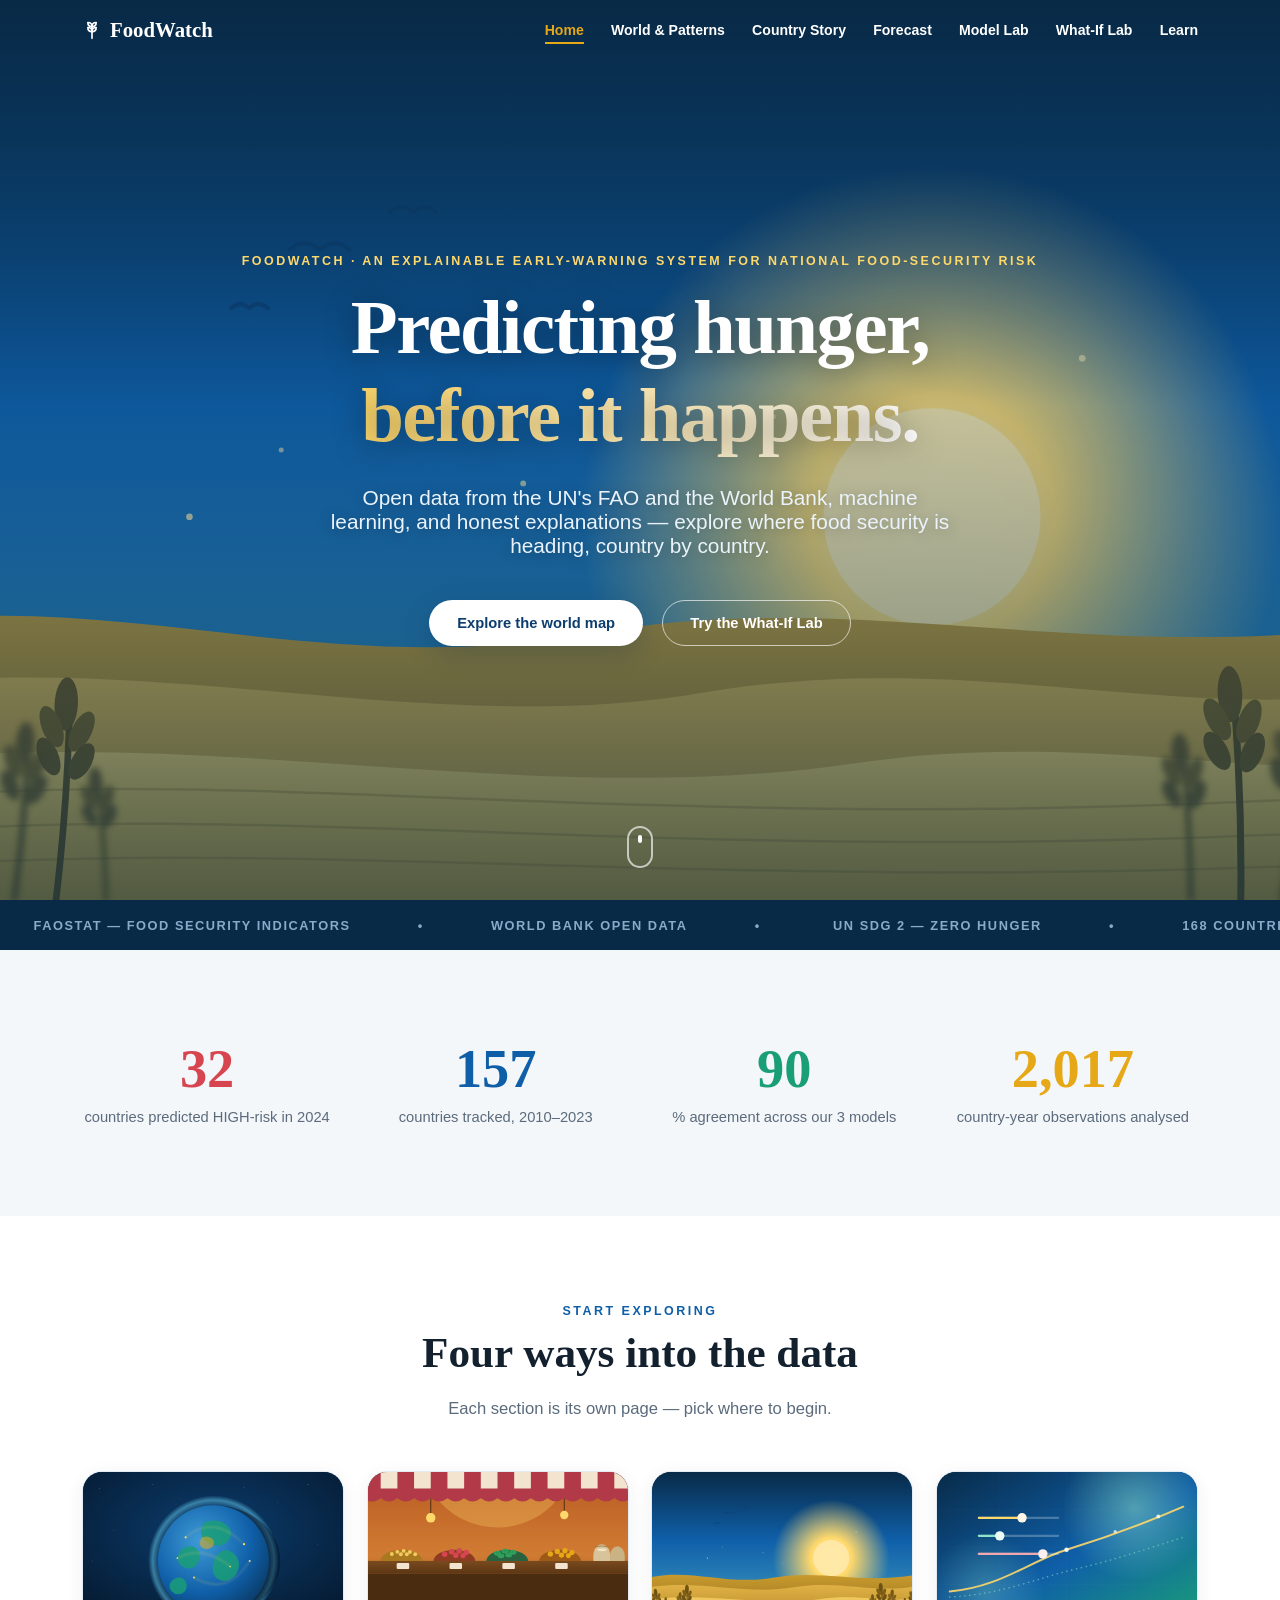
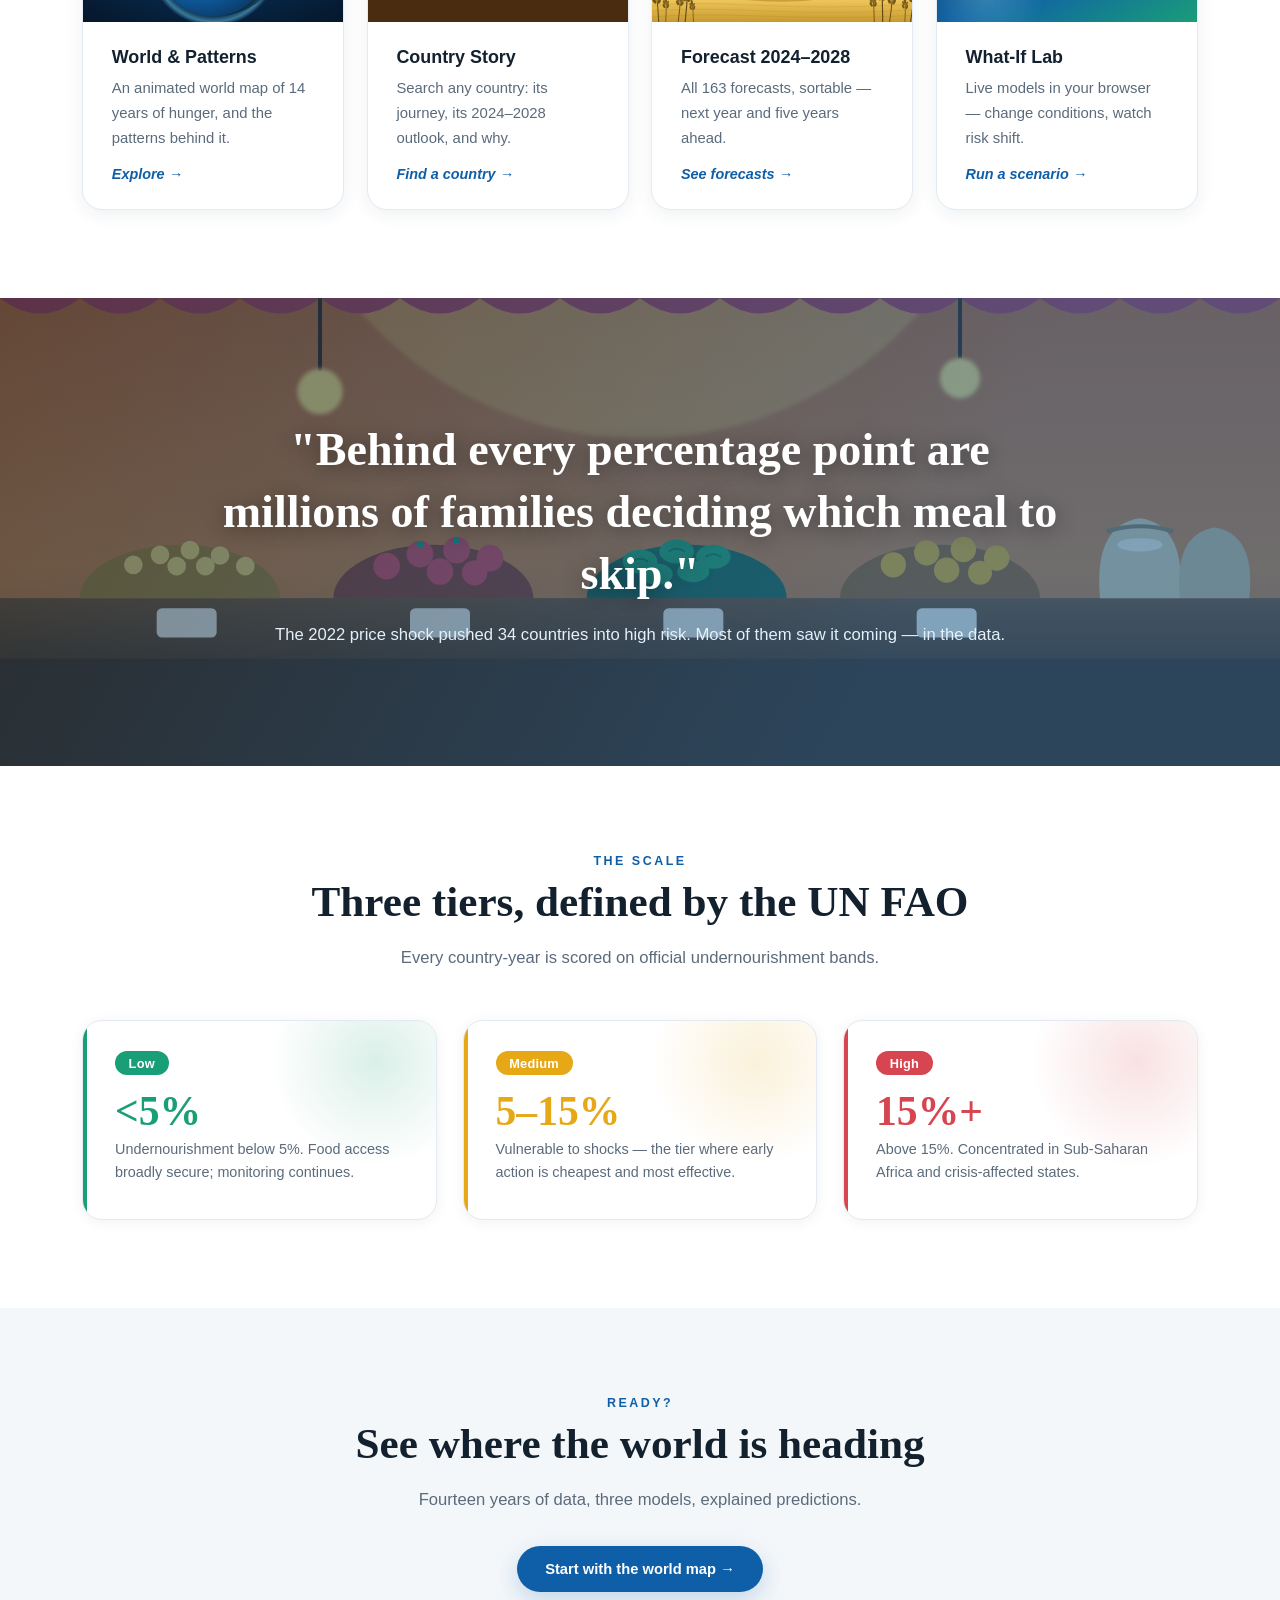
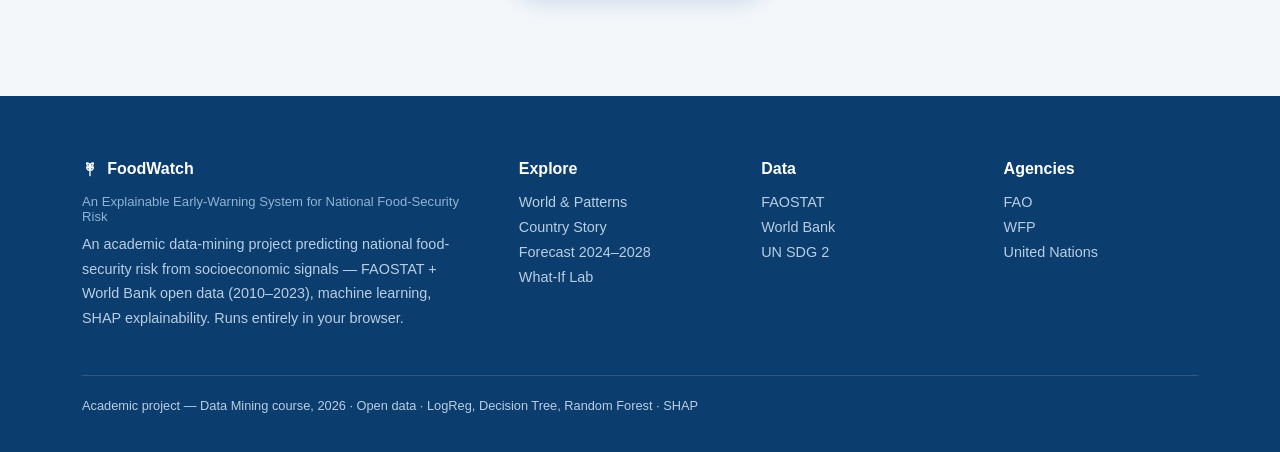
==== commit 29696e09: "Restore pre-liquid light design; keep bug fixes (unified buttons, aligned controls, indicator tiles)" ====
--- a/index.html
+++ b/index.html
@@ -12,15 +12,9 @@
 <script>fwNav('index.html',false)</script>
 
 <header class="hero">
-  <span class="orb2"></span>
-  <div class="fchip plx" data-depth="30" style="top:24%;left:8%">
-    <div class="fv" style="color:var(--red)">34</div><div class="fl">high-risk countries · 2024</div></div>
-  <div class="fchip f2 plx" data-depth="20" style="top:60%;left:12%">
-    <div class="fv" style="color:var(--teal)">96%</div><div class="fl">model agreement</div></div>
-  <div class="fchip f3 plx" data-depth="26" style="top:32%;right:8%">
-    <div class="fv" style="color:var(--violet)">2028</div><div class="fl">five-year outlook</div></div>
+  <img class="hero-img" src="assets/hero.svg" alt="">
   <div class="hero-inner">
-    <div class="eyebrow" style="color:#F5B942;margin-bottom:1rem">FoodWatch · An Explainable Early-Warning System for National Food-Security Risk</div>
+    <div class="eyebrow" style="color:#FFD86B;margin-bottom:1rem">FoodWatch · An Explainable Early-Warning System for National Food-Security Risk</div>
     <h1>Predicting hunger,<br><span class="shimmer">before it happens.</span></h1>
     <p>Open data from the UN's FAO and the World Bank, machine learning, and honest explanations —
        explore where food security is heading, country by country.</p>
@@ -58,22 +52,22 @@
       <p>Each section is its own page — pick where to begin.</p>
     </div>
     <div class="grid4">
-      <a class="feature rv" data-tilt href="explore.html">
+      <a class="feature rv" href="explore.html">
         <div class="art"><img src="assets/earth.svg" alt=""></div>
         <div class="body"><b>World &amp; Patterns</b>
           <span>An animated world map of 14 years of hunger, and the patterns behind it.</span>
           <em class="go">Explore →</em></div></a>
-      <a class="feature rv d1" data-tilt href="country.html">
+      <a class="feature rv d1" href="country.html">
         <div class="art"><img src="assets/market.svg" alt=""></div>
         <div class="body"><b>Country Story</b>
           <span>Search any country: its journey, its 2024–2028 outlook, and why.</span>
           <em class="go">Find a country →</em></div></a>
-      <a class="feature rv d2" data-tilt href="forecast.html">
+      <a class="feature rv d2" href="forecast.html">
         <div class="art"><img src="assets/hero.svg" alt=""></div>
         <div class="body"><b>Forecast 2024–2028</b>
           <span>All 163 forecasts, sortable — next year and five years ahead.</span>
           <em class="go">See forecasts →</em></div></a>
-      <a class="feature rv d3" data-tilt href="lab.html">
+      <a class="feature rv d3" href="lab.html">
         <div class="art"><img src="assets/lab.svg" alt=""></div>
         <div class="body"><b>What-If Lab</b>
           <span>Live models in your browser — change conditions, watch risk shift.</span>
@@ -98,13 +92,13 @@
       <p>Every country-year is scored on official undernourishment bands.</p>
     </div>
     <div class="tiers">
-      <div class="tier rv" data-tilt style="--tint:#1A9E77">
+      <div class="tier rv" style="--tint:#1A9E77">
         <span class="tb">Low</span><div class="tnum">&lt;5%</div>
         <p>Undernourishment below 5%. Food access broadly secure; monitoring continues.</p></div>
-      <div class="tier rv d1" data-tilt style="--tint:#E6A817">
+      <div class="tier rv d1" style="--tint:#E6A817">
         <span class="tb">Medium</span><div class="tnum">5–15%</div>
         <p>Vulnerable to shocks — the tier where early action is cheapest and most effective.</p></div>
-      <div class="tier rv d2" data-tilt style="--tint:#D64550">
+      <div class="tier rv d2" style="--tint:#D64550">
         <span class="tb">High</span><div class="tnum">15%+</div>
         <p>Above 15%. Concentrated in Sub-Saharan Africa and crisis-affected states.</p></div>
     </div>
--- a/style.css
+++ b/style.css
@@ -1,419 +1,342 @@
-/* ═══════════════════════════════════════════════════════════════
-   FoodWatch — Spatial Glass design system (v5)
-   Dark VisionOS-inspired environment · liquid-glass surfaces ·
-   pointer-reactive light · zero dependencies
-   Colour grammar: tier colours (green/amber/red) mean risk ONLY.
-   Blue = observed & next-year. Violet + dashed = five-year forecast.
-   ═══════════════════════════════════════════════════════════════ */
+/* FoodWatch — shared stylesheet (multi-page, roomy edition) */
 *{margin:0;padding:0;box-sizing:border-box}
-:root{
- --blue:#4DA3FF;--blue-deep:#0F5FA8;--blue-d:#0B3D6E;--navy:#082A47;
- --teal:#2BC79A;--amber:#F5B942;--red:#FF6B74;--violet:#A08CE0;
- --ink:#E9F1FA;--muted:#93A7BC;--faint:#5E7186;
- --bg:#060D18;--mist:rgba(255,255,255,.03);--line:rgba(255,255,255,.1);
- --glass:rgba(255,255,255,.06);--glass-hi:rgba(255,255,255,.11);--glass-edge:rgba(255,255,255,.14);
+:root{--blue:#0F5FA8;--blue-d:#0B3D6E;--navy:#082A47;--teal:#1A9E77;--amber:#E6A817;--red:#D64550;
+ --violet:#6E59A5;--ink:#13202E;--muted:#5B6B7C;--mist:#F4F7FA;--line:#E3EAF1;
  --serif:'Source Serif 4',Georgia,serif;
- --sans:'Inter',-apple-system,'SF Pro Text',sans-serif;
- --ease:cubic-bezier(.16,1,.3,1)}
+ --sans:'Inter',-apple-system,sans-serif;--ease:cubic-bezier(.16,1,.3,1)}
 html{scroll-behavior:smooth}
-body{font-family:var(--sans);color:var(--ink);background:var(--bg);overflow-x:hidden;
- animation:pagein .7s var(--ease) both}
-@keyframes pagein{from{opacity:0}to{opacity:1}}
-
-/* ---- spatial environment: aurora mesh + drifting light ---- */
-body::before{content:'';position:fixed;inset:-10%;z-index:-2;pointer-events:none;
- background:
-  radial-gradient(900px 640px at 12% -4%,rgba(23,84,150,.42),transparent 62%),
-  radial-gradient(820px 620px at 94% 22%,rgba(20,120,96,.28),transparent 60%),
-  radial-gradient(760px 640px at 44% 108%,rgba(96,74,158,.3),transparent 62%),
-  radial-gradient(420px 320px at 70% 60%,rgba(28,96,160,.16),transparent 65%);
- animation:mesh 30s ease-in-out infinite alternate}
-body::after{content:'';position:fixed;inset:0;z-index:-1;pointer-events:none;opacity:.5;
- background:
-  radial-gradient(2px 2px at 18% 26%,rgba(255,255,255,.35),transparent 100%),
-  radial-gradient(1.6px 1.6px at 64% 12%,rgba(255,255,255,.3),transparent 100%),
-  radial-gradient(1.4px 1.4px at 82% 44%,rgba(255,255,255,.24),transparent 100%),
-  radial-gradient(2px 2px at 34% 68%,rgba(255,255,255,.2),transparent 100%),
-  radial-gradient(1.5px 1.5px at 90% 84%,rgba(255,255,255,.26),transparent 100%),
-  radial-gradient(1.3px 1.3px at 8% 88%,rgba(255,255,255,.22),transparent 100%)}
-@keyframes mesh{to{transform:translate3d(0,-34px,0) scale(1.06) rotate(.5deg)}}
-
-h1,h2,h3{font-family:var(--serif);line-height:1.14;letter-spacing:-.018em}
+body{font-family:var(--sans);color:var(--ink);background:#fff;overflow-x:hidden}
+h1,h2,h3{font-family:var(--serif);line-height:1.15}
 .wrap{max-width:1180px;margin:0 auto;padding:0 2rem}
-section{padding:5.2rem 0;position:relative}
-.eyebrow{font-size:.74rem;font-weight:700;letter-spacing:.22em;text-transform:uppercase;color:var(--blue)}
-.center{text-align:center;max-width:760px;margin:0 auto 2.8rem}
-.center h2{font-size:clamp(1.9rem,3.4vw,2.6rem);margin:.6rem 0 .9rem}
-.center p{color:var(--muted);line-height:1.7;font-size:1rem}
-#progress{position:fixed;top:0;left:0;height:2px;width:0;z-index:200;
+section{padding:5.5rem 0}
+.eyebrow{font-size:.78rem;font-weight:700;letter-spacing:.2em;text-transform:uppercase;color:var(--blue)}
+.center{text-align:center;max-width:760px;margin:0 auto 3rem}
+.center h2{font-size:clamp(1.9rem,3.4vw,2.7rem);margin:.6rem 0 1rem}
+.center p{color:var(--muted);line-height:1.75;font-size:1.04rem}
+#progress{position:fixed;top:0;left:0;height:3px;width:0;z-index:200;
  background:linear-gradient(90deg,var(--blue),var(--teal),var(--amber))}
-::selection{background:rgba(77,163,255,.35)}
-::-webkit-scrollbar{width:10px;height:10px}
-::-webkit-scrollbar-track{background:transparent}
-::-webkit-scrollbar-thumb{background:rgba(255,255,255,.14);border-radius:6px;border:2px solid var(--bg)}
-
-/* motion-engine hooks */
-[data-tilt]{transition:transform .55s var(--ease);transform-style:preserve-3d;will-change:transform}
-.btn{transition-property:translate,transform,box-shadow,background;will-change:translate}
-.plx{will-change:translate}
-@media (prefers-reduced-motion:reduce){
- *,*::before,*::after{animation-duration:.01ms!important;animation-iteration-count:1!important;transition-duration:.01ms!important}
- html{scroll-behavior:auto}}
-
-/* aligned control rows */
+
+/* NAV */
+nav{position:fixed;top:0;left:0;right:0;z-index:100;transition:.45s var(--ease)}
+nav .bar{max-width:1180px;margin:0 auto;padding:1.1rem 2rem;display:flex;align-items:center;justify-content:space-between}
+nav.solid,nav.scrolled{background:rgba(255,255,255,.9);backdrop-filter:blur(18px);box-shadow:0 1px 0 rgba(19,32,46,.08)}
+nav.scrolled .bar{padding:.7rem 2rem}
+nav .logo{font-family:var(--serif);font-weight:700;font-size:1.3rem;color:#fff;text-decoration:none;transition:.3s;
+ display:inline-flex;align-items:center;gap:.5rem}
+footer h4 .ic{vertical-align:-2.5px;margin-right:.3rem}
+nav.solid .logo,nav.scrolled .logo{color:var(--blue-d)}
+nav ul{display:flex;gap:1.7rem;list-style:none;align-items:center}
+nav ul a{text-decoration:none;color:#fff;font-size:.88rem;font-weight:600;transition:.3s;padding:.3rem 0;
+ border-bottom:2px solid transparent}
+nav.solid ul a,nav.scrolled ul a{color:var(--ink)}
+nav ul a:hover{color:var(--amber)} nav.solid ul a:hover,nav.scrolled ul a:hover{color:var(--blue)}
+nav ul a.active{border-bottom-color:var(--amber);color:var(--amber)}
+nav.solid ul a.active,nav.scrolled ul a.active{color:var(--blue);border-bottom-color:var(--blue)}
+
+/* hamburger (mobile/tablet nav) */
+.navtoggle{display:none;background:none;border:none;cursor:pointer;padding:.4rem;z-index:110}
+.navtoggle span{display:block;width:24px;height:2.5px;background:#fff;margin:5px 0;border-radius:2px;transition:.3s}
+nav.solid .navtoggle span,nav.scrolled .navtoggle span{background:var(--blue-d)}
+nav.open .navtoggle span:nth-child(1){transform:translateY(7.5px) rotate(45deg)}
+nav.open .navtoggle span:nth-child(2){opacity:0}
+nav.open .navtoggle span:nth-child(3){transform:translateY(-7.5px) rotate(-45deg)}
+
+/* PAGE HEADER (subpages) */
+.pagehead{background:linear-gradient(120deg,var(--navy),var(--blue) 62%,var(--teal));color:#fff;
+ padding:9.5rem 0 4.5rem;position:relative;overflow:hidden}
+.pagehead h1{font-size:clamp(2.1rem,4.4vw,3.3rem);letter-spacing:-.02em}
+.pagehead p{color:#D9E8F5;margin-top:.9rem;max-width:640px;font-size:1.06rem;line-height:1.7}
+.pagehead img.bgart{position:absolute;inset:0;width:100%;height:100%;object-fit:cover;opacity:.28}
+.pagehead .wrap{position:relative;z-index:2}
+
+/* HERO (home) */
+.hero{position:relative;min-height:100svh;display:flex;align-items:center;justify-content:center;
+ text-align:center;color:#fff;overflow:hidden;
+ background:linear-gradient(180deg,var(--navy) 0%,var(--blue) 58%,var(--teal) 140%)}
+.hero-img{position:absolute;inset:0;width:100%;height:100%;object-fit:cover;opacity:.85;
+ animation:kb 24s ease-in-out infinite alternate}
+@keyframes kb{from{transform:scale(1.03)}to{transform:scale(1.12) translateY(-14px)}}
+.hero::after{content:'';position:absolute;inset:0;
+ background:linear-gradient(180deg,rgba(8,42,71,.55),rgba(8,42,71,.1) 45%,rgba(8,42,71,.55))}
+.hero-inner{position:relative;z-index:3;max-width:980px;padding:0 2rem}
+.hero h1{font-size:clamp(2.6rem,6vw,4.8rem);font-weight:700;letter-spacing:-.02em;
+ opacity:0;animation:up 1.1s .2s var(--ease) forwards;text-shadow:0 4px 30px rgba(0,0,0,.35)}
+.hero h1 .shimmer{background:linear-gradient(90deg,#FFD86B,#fff 40%,#8FE3C6,#FFD86B);background-size:250% 100%;
+ -webkit-background-clip:text;background-clip:text;-webkit-text-fill-color:transparent;animation:sheen 6s linear infinite}
+@keyframes sheen{to{background-position:250% 0}}
+.hero p{font-size:clamp(1.05rem,1.9vw,1.3rem);color:#EAF3FB;margin:1.6rem auto 2.6rem;max-width:640px;
+ opacity:0;animation:up 1.1s .45s var(--ease) forwards;text-shadow:0 2px 14px rgba(0,0,0,.35)}
+.hero .btns{opacity:0;animation:up 1.1s .7s var(--ease) forwards}
+@keyframes up{from{opacity:0;transform:translateY(50px)}to{opacity:1;transform:none}}
+.scroll-hint{position:absolute;bottom:2rem;left:50%;transform:translateX(-50%);z-index:3;width:26px;height:42px;
+ border:2px solid rgba(255,255,255,.65);border-radius:14px}
+.scroll-hint::after{content:'';position:absolute;top:7px;left:50%;width:4px;height:8px;margin-left:-2px;
+ background:#fff;border-radius:2px;animation:wheel 1.8s infinite}
+@keyframes wheel{to{opacity:0;transform:translateY(14px)}}
+
+/* BUTTONS — one structure (same height/radius/padding/type), three skins */
+.btn{display:inline-flex;align-items:center;justify-content:center;height:46px;padding:0 1.7rem;
+ border-radius:999px;font-weight:600;text-decoration:none;font-size:.92rem;line-height:1;
+ transition:.35s var(--ease);border:1.5px solid transparent;cursor:pointer;font-family:var(--sans)}
+.btn-solid{background:#fff;color:var(--blue-d);box-shadow:0 8px 26px rgba(8,42,71,.22)}
+.btn-solid:hover{transform:translateY(-3px);box-shadow:0 16px 40px rgba(8,42,71,.32)}
+.btn-ghost{border-color:rgba(255,255,255,.65);color:#fff;margin-left:.9rem;background:none}
+.btn-ghost:hover{background:rgba(255,255,255,.15)}
+.btn-blue{background:var(--blue);color:#fff;box-shadow:0 8px 24px rgba(15,95,168,.22)}
+.btn-blue:hover{background:var(--blue-d);transform:translateY(-2px);box-shadow:0 12px 28px rgba(15,95,168,.3)}
+/* ghost variant when it sits on a light surface */
+.card .btn-ghost{border-color:#D7E0EA;color:var(--ink);margin-left:0}
+.card .btn-ghost:hover{background:var(--mist)}
+.chip{padding:.6rem 1.25rem;border-radius:999px;border:1.5px solid #D7E0EA;background:#fff;font-weight:600;
+ font-size:.9rem;cursor:pointer;transition:.3s var(--ease);font-family:var(--sans);color:var(--ink);
+ display:inline-flex;align-items:center;gap:.45rem}
+.chip.on{background:var(--blue);color:#fff;border-color:var(--blue)}
+.chip:hover{transform:translateY(-2px);box-shadow:0 8px 20px rgba(15,95,168,.15)}
+.chip:active{transform:translateY(0) scale(.97)}
+.chip:focus-visible,.btn:focus-visible{outline:3px solid rgba(15,95,168,.35);outline-offset:2px}
+
+/* ICONS + FORECAST LANGUAGE
+   Colour grammar: tier colours (green/amber/red) mean risk tiers ONLY.
+   Blue = observed data & next-year model output. Violet + dashed = five-year forecast. */
+.ic{vertical-align:-3.5px;flex:none}
+.chip.fc.on{background:var(--violet);border-color:var(--violet)}
+.tagfc{display:inline-flex;align-items:center;gap:.35rem;font-size:.64rem;font-weight:800;
+ letter-spacing:.13em;text-transform:uppercase;color:var(--violet);
+ border:1.5px dashed color-mix(in srgb,var(--violet) 55%,#fff);border-radius:7px;padding:.2rem .55rem;background:#F7F5FB}
+.tagnow{display:inline-flex;align-items:center;gap:.35rem;font-size:.64rem;font-weight:800;
+ letter-spacing:.13em;text-transform:uppercase;color:var(--blue);
+ border:1.5px solid #CFE0F0;border-radius:7px;padding:.2rem .55rem;background:#F2F8FD}
+.kpi.fc{border:1.5px dashed color-mix(in srgb,var(--violet) 45%,#fff);
+ background:linear-gradient(135deg,rgba(110,89,165,.06),rgba(110,89,165,.015))}
+.cnum{display:inline-flex;width:23px;height:23px;border-radius:7px;background:var(--blue);color:#fff;
+ font:700 .8rem var(--sans);align-items:center;justify-content:center;margin-right:.55rem;vertical-align:-4px}
+
+/* CARDS */
+.card{background:#fff;border:1px solid #E3EAF1;border-radius:18px;padding:1.8rem 2rem;
+ box-shadow:0 2px 14px rgba(16,42,67,.06);transition:box-shadow .4s var(--ease)}
+.card:hover{box-shadow:0 8px 30px rgba(16,42,67,.09)}
+.explain{background:#EEF5FB;border-left:4px solid var(--blue);border-radius:0 12px 12px 0;
+ padding:.95rem 1.25rem;color:#2A4A66;font-size:.95rem;margin-top:1.1rem;line-height:1.7}
+.badge{padding:.24rem .8rem;border-radius:999px;font-weight:700;font-size:.84rem;color:#fff;display:inline-block}
+select,input[type=text]{font-family:var(--sans);font-size:.92rem;padding:.65rem .95rem;border:1.5px solid #D7E0EA;
+ border-radius:12px;background:#fff;color:var(--ink);outline:none;transition:.3s}
+select{appearance:none;-webkit-appearance:none;padding-right:2.5rem;cursor:pointer;
+ background-image:url("data:image/svg+xml,%3Csvg xmlns='http://www.w3.org/2000/svg' viewBox='0 0 24 24' fill='none' stroke='%235B6B7C' stroke-width='2.4' stroke-linecap='round' stroke-linejoin='round'%3E%3Cpolyline points='6 9 12 15 18 9'/%3E%3C/svg%3E");
+ background-repeat:no-repeat;background-position:right .85rem center;background-size:15px}
+select:focus,input[type=text]:focus{border-color:var(--blue);box-shadow:0 0 0 3px rgba(15,95,168,.12)}
+input[type=range]{accent-color:var(--blue)}
+
+/* aligned control rows (label column + chips) */
 .ctl{display:grid;grid-template-columns:64px 1fr;gap:.8rem 1rem;align-items:center}
 .ctl .ctl-l{font-size:.74rem;font-weight:700;color:var(--muted);text-transform:uppercase;letter-spacing:.09em}
 .ctl .ctl-r{display:flex;gap:.7rem;flex-wrap:wrap;align-items:center}
 
-/* ═══ NAV — floating glass pill ═══ */
-nav{position:fixed;top:14px;left:50%;translate:-50% 0;z-index:100;width:min(1120px,calc(100% - 24px));
- border-radius:999px;transition:.45s var(--ease);
- background:rgba(10,20,34,.55);border:1px solid var(--glass-edge);
- backdrop-filter:blur(24px) saturate(1.6);-webkit-backdrop-filter:blur(24px) saturate(1.6);
- box-shadow:0 12px 40px rgba(0,0,0,.35),inset 0 1px 0 rgba(255,255,255,.12)}
-nav.scrolled{background:rgba(8,16,28,.75);box-shadow:0 16px 48px rgba(0,0,0,.45),inset 0 1px 0 rgba(255,255,255,.12)}
-nav .bar{padding:.65rem 1.5rem;display:flex;align-items:center;justify-content:space-between}
-nav .logo{font-family:var(--serif);font-weight:700;font-size:1.18rem;color:var(--ink);text-decoration:none;
- display:inline-flex;align-items:center;gap:.5rem}
-nav .logo .ic{color:var(--amber)}
-nav ul{display:flex;gap:.35rem;list-style:none;align-items:center}
-nav ul a{text-decoration:none;color:var(--muted);font-size:.84rem;font-weight:600;transition:.3s;
- padding:.42rem .85rem;border-radius:999px;border:1px solid transparent}
-nav ul a:hover{color:var(--ink);background:rgba(255,255,255,.07)}
-nav ul a.active{color:#fff;background:rgba(77,163,255,.2);border-color:rgba(77,163,255,.35)}
-.navtoggle{display:none;background:none;border:none;cursor:pointer;padding:.4rem;z-index:110}
-.navtoggle span{display:block;width:22px;height:2px;background:var(--ink);margin:5px 0;border-radius:2px;transition:.3s}
-nav.open .navtoggle span:nth-child(1){transform:translateY(7px) rotate(45deg)}
-nav.open .navtoggle span:nth-child(2){opacity:0}
-nav.open .navtoggle span:nth-child(3){transform:translateY(-7px) rotate(-45deg)}
-
-/* ═══ PAGE HEADER — spatial, merges into the environment ═══ */
-.pagehead{padding:9.5rem 0 3.6rem;position:relative;overflow:hidden;color:var(--ink)}
-.pagehead h1{font-size:clamp(2.2rem,4.6vw,3.4rem)}
-.pagehead p{color:var(--muted);margin-top:.9rem;max-width:640px;font-size:1rem;line-height:1.7}
-.pagehead img.bgart{position:absolute;inset:0;width:100%;height:100%;object-fit:cover;opacity:.12;
- mask-image:linear-gradient(180deg,transparent,#000 30%,#000 70%,transparent);
- -webkit-mask-image:linear-gradient(180deg,transparent,#000 30%,#000 70%,transparent)}
-.pagehead .wrap{position:relative;z-index:2}
-.pagehead::before,.hero::before{content:'';position:absolute;width:360px;height:360px;border-radius:50%;
- background:radial-gradient(circle at 35% 35%,rgba(245,185,66,.22),transparent 65%);
- filter:blur(14px);top:-100px;right:8%;z-index:1;animation:orb 12s ease-in-out infinite alternate}
-.pagehead::after,.hero .orb2{content:'';position:absolute;width:280px;height:280px;border-radius:50%;
- background:radial-gradient(circle at 40% 40%,rgba(43,199,154,.18),transparent 65%);
- filter:blur(16px);bottom:-80px;left:12%;z-index:1;animation:orb 15s 1.4s ease-in-out infinite alternate-reverse}
-@keyframes orb{to{transform:translate3d(40px,30px,0) scale(1.14)}}
-
-/* ═══ HERO (home) — cinematic spatial entrance ═══ */
-.hero{position:relative;min-height:100svh;display:flex;align-items:center;justify-content:center;
- text-align:center;color:var(--ink);overflow:hidden}
-.hero .orb2{position:absolute}
-.hero-inner{position:relative;z-index:3;max-width:980px;padding:0 2rem}
-.hero h1{font-size:clamp(2.7rem,6.2vw,5rem);font-weight:700;letter-spacing:-.025em;
- opacity:0;animation:up 1.1s .2s var(--ease) forwards}
-.hero h1 .shimmer{background:linear-gradient(90deg,#F5B942,#fff 40%,#7FE3C2,#F5B942);background-size:250% 100%;
- -webkit-background-clip:text;background-clip:text;-webkit-text-fill-color:transparent;animation:sheenTxt 6s linear infinite}
-@keyframes sheenTxt{to{background-position:250% 0}}
-.hero p{font-size:clamp(1rem,1.8vw,1.2rem);color:var(--muted);margin:1.5rem auto 2.4rem;max-width:620px;
- opacity:0;animation:up 1.1s .45s var(--ease) forwards}
-.hero .btns{opacity:0;animation:up 1.1s .7s var(--ease) forwards}
-@keyframes up{from{opacity:0;transform:translateY(46px)}to{opacity:1;transform:none}}
-/* floating glass stat chips inside the hero */
-.fchip{position:absolute;z-index:2;padding:.8rem 1.2rem;border-radius:16px;text-align:left;
- background:var(--glass);border:1px solid var(--glass-edge);
- backdrop-filter:blur(18px) saturate(1.5);-webkit-backdrop-filter:blur(18px) saturate(1.5);
- box-shadow:0 14px 40px rgba(0,0,0,.35),inset 0 1px 0 rgba(255,255,255,.14);
- opacity:0;animation:up 1.2s 1s var(--ease) forwards}
-.fchip .fv{font-family:var(--serif);font-size:1.5rem;font-weight:700}
-.fchip .fl{font-size:.68rem;color:var(--muted);text-transform:uppercase;letter-spacing:.06em;margin-top:.1rem}
-.fchip.f2{animation-delay:1.15s}.fchip.f3{animation-delay:1.3s}
-.scroll-hint{position:absolute;bottom:2rem;left:50%;transform:translateX(-50%);z-index:3;width:24px;height:40px;
- border:1.5px solid rgba(255,255,255,.4);border-radius:14px}
-.scroll-hint::after{content:'';position:absolute;top:7px;left:50%;width:3px;height:8px;margin-left:-1.5px;
- background:rgba(255,255,255,.8);border-radius:2px;animation:wheel 1.8s infinite}
-@keyframes wheel{to{opacity:0;transform:translateY(13px)}}
-
-/* ═══ BUTTONS / CHIPS ═══ */
-.btn{display:inline-block;padding:.8rem 1.7rem;border-radius:999px;font-weight:600;text-decoration:none;
- font-size:.92rem;transition:.35s var(--ease);border:none;cursor:pointer;font-family:var(--sans)}
-.btn-solid{background:#fff;color:#0B1B2E}
-.btn-solid:hover{transform:translateY(-3px);box-shadow:0 18px 44px rgba(255,255,255,.18)}
-.btn-ghost{border:1px solid rgba(255,255,255,.35);color:var(--ink);margin-left:.9rem;background:rgba(255,255,255,.06);
- backdrop-filter:blur(12px);-webkit-backdrop-filter:blur(12px)}
-.btn-ghost:hover{background:rgba(255,255,255,.14)}
-.btn-blue{background:linear-gradient(135deg,#2E7FE0,#1D5FB4);color:#fff;
- box-shadow:0 10px 30px rgba(46,127,224,.35),inset 0 1px 0 rgba(255,255,255,.25)}
-.btn-blue:hover{transform:translateY(-2px);box-shadow:0 16px 40px rgba(46,127,224,.45),inset 0 1px 0 rgba(255,255,255,.25)}
-.chip{padding:.55rem 1.15rem;border-radius:999px;border:1px solid var(--glass-edge);
- background:var(--glass);backdrop-filter:blur(14px);-webkit-backdrop-filter:blur(14px);
- font-weight:600;font-size:.85rem;cursor:pointer;transition:.3s var(--ease);font-family:var(--sans);color:var(--ink);
- display:inline-flex;align-items:center;gap:.45rem;box-shadow:inset 0 1px 0 rgba(255,255,255,.12)}
-.chip.on{background:rgba(77,163,255,.22);color:#fff;border-color:rgba(77,163,255,.5);
- box-shadow:0 0 22px rgba(77,163,255,.25),inset 0 1px 0 rgba(255,255,255,.18)}
-.chip:hover{transform:translateY(-2px);background:var(--glass-hi)}
-.chip.on:hover{background:rgba(77,163,255,.28)}
-.chip:active{transform:translateY(0) scale(.97)}
-.chip:focus-visible,.btn:focus-visible{outline:2px solid rgba(77,163,255,.7);outline-offset:2px}
-.chip.fc.on{background:rgba(160,140,224,.24);border-color:rgba(160,140,224,.55);
- box-shadow:0 0 22px rgba(160,140,224,.28),inset 0 1px 0 rgba(255,255,255,.18)}
-
-/* forecast-language tags */
-.ic{vertical-align:-3.5px;flex:none}
-.tagfc{display:inline-flex;align-items:center;gap:.35rem;font-size:.62rem;font-weight:800;
- letter-spacing:.13em;text-transform:uppercase;color:var(--violet);
- border:1px dashed rgba(160,140,224,.55);border-radius:7px;padding:.2rem .55rem;background:rgba(160,140,224,.1)}
-.tagnow{display:inline-flex;align-items:center;gap:.35rem;font-size:.62rem;font-weight:800;
- letter-spacing:.13em;text-transform:uppercase;color:var(--blue);
- border:1px solid rgba(77,163,255,.4);border-radius:7px;padding:.2rem .55rem;background:rgba(77,163,255,.1)}
-.kpi.fc{border:1px dashed rgba(160,140,224,.45);background:rgba(160,140,224,.07)}
-.cnum{display:inline-flex;width:23px;height:23px;border-radius:7px;background:rgba(77,163,255,.25);
- border:1px solid rgba(77,163,255,.4);color:#fff;
- font:700 .78rem var(--sans);align-items:center;justify-content:center;margin-right:.55rem;vertical-align:-4px}
-
-/* ═══ GLASS SURFACES ═══ */
-.card,.chartbox{background:var(--glass);border:1px solid var(--glass-edge);border-radius:20px;
- backdrop-filter:blur(24px) saturate(1.6);-webkit-backdrop-filter:blur(24px) saturate(1.6);
- box-shadow:0 16px 48px rgba(0,0,0,.32),inset 0 1px 0 rgba(255,255,255,.12);
- transition:box-shadow .4s var(--ease),border-color .4s var(--ease);position:relative}
-.card{padding:1.8rem 2rem}
-.chartbox{padding:1.6rem}
-.card:hover,.chartbox:hover{border-color:rgba(255,255,255,.2);
- box-shadow:0 22px 60px rgba(0,0,0,.4),inset 0 1px 0 rgba(255,255,255,.14)}
-/* cursor-following specular highlight (set --mx/--my from fw.js) */
-.card::after,.chartbox::after,.feature::after{content:'';position:absolute;inset:0;border-radius:inherit;
- pointer-events:none;opacity:0;transition:opacity .45s var(--ease);
- background:radial-gradient(440px circle at var(--mx,50%) var(--my,50%),rgba(255,255,255,.08),transparent 55%)}
-.card:hover::after,.chartbox:hover::after,.feature:hover::after{opacity:1}
-.chartbox h3{font-size:1.02rem;font-family:var(--sans);margin-bottom:.6rem;color:var(--ink)}
-.explain{background:rgba(77,163,255,.07);border-left:3px solid var(--blue);border-radius:0 12px 12px 0;
- padding:.8rem 1.1rem;color:#B9CDE2;font-size:.87rem;margin-top:1.1rem;line-height:1.65}
-.explain a{color:var(--blue)}
-.badge{padding:.24rem .8rem;border-radius:999px;font-weight:700;font-size:.82rem;color:#fff;display:inline-block;
- box-shadow:0 4px 14px rgba(0,0,0,.3)}
-select,input[type=text]{font-family:var(--sans);font-size:.9rem;padding:.62rem .95rem;border:1px solid var(--glass-edge);
- border-radius:12px;background:var(--glass);color:var(--ink);outline:none;transition:.3s;
- backdrop-filter:blur(12px);-webkit-backdrop-filter:blur(12px)}
-input[type=text]::placeholder{color:var(--faint)}
-select{appearance:none;-webkit-appearance:none;padding-right:2.5rem;cursor:pointer;
- background-image:url("data:image/svg+xml,%3Csvg xmlns='http://www.w3.org/2000/svg' viewBox='0 0 24 24' fill='none' stroke='%2393A7BC' stroke-width='2.4' stroke-linecap='round' stroke-linejoin='round'%3E%3Cpolyline points='6 9 12 15 18 9'/%3E%3C/svg%3E");
- background-repeat:no-repeat;background-position:right .85rem center;background-size:15px}
-select option{background:#0D1B2E;color:var(--ink)}
-select:focus,input[type=text]:focus{border-color:rgba(77,163,255,.6);box-shadow:0 0 0 3px rgba(77,163,255,.18)}
-input[type=range]{accent-color:var(--blue)}
-
-/* ═══ MARQUEE ═══ */
-.marquee{background:rgba(255,255,255,.035);border-top:1px solid var(--line);border-bottom:1px solid var(--line);
- color:var(--faint);padding:.9rem 0;overflow:hidden;white-space:nowrap;
- backdrop-filter:blur(8px);-webkit-backdrop-filter:blur(8px)}
-.marquee-track{display:inline-block;animation:mq 26s linear infinite;font-weight:600;letter-spacing:.12em;font-size:.76rem}
-.marquee-track span{margin:0 2.1rem;opacity:.85}
-@keyframes mq{to{transform:translateX(-50%)}}
-
-/* ═══ REVEAL + COUNTERS — blur-in, camera-like ═══ */
-.rv{opacity:0;transform:translateY(44px) scale(.985);filter:blur(9px);
- transition:opacity .95s var(--ease),transform .95s var(--ease),filter .95s var(--ease)}
-.rv.in{opacity:1;transform:none;filter:none}
-.rv.d1{transition-delay:.1s}.rv.d2{transition-delay:.2s}.rv.d3{transition-delay:.3s}
-.stats{display:grid;grid-template-columns:repeat(auto-fit,minmax(200px,1fr));gap:2rem;text-align:center}
-.stat .num{font-family:var(--serif);font-size:3.2rem;font-weight:700;color:var(--blue);
- text-shadow:0 0 34px rgba(77,163,255,.35)}
-.stat .num.red{color:var(--red);text-shadow:0 0 34px rgba(255,107,116,.3)}
-.stat .num.teal{color:var(--teal);text-shadow:0 0 34px rgba(43,199,154,.3)}
-.stat .num.amber{color:var(--amber);text-shadow:0 0 34px rgba(245,185,66,.3)}
-.stat .lab{color:var(--muted);font-size:.88rem;margin-top:.4rem;line-height:1.5}
-
-/* ═══ KPI ═══ */
-.kgrid{display:grid;grid-template-columns:repeat(auto-fit,minmax(180px,1fr));gap:1.1rem;margin:1.6rem 0}
-.kpi{background:var(--glass);border:1px solid var(--glass-edge);border-radius:14px;
- padding:.95rem 1.15rem;backdrop-filter:blur(16px);-webkit-backdrop-filter:blur(16px);
- box-shadow:0 8px 24px rgba(0,0,0,.25),inset 0 1px 0 rgba(255,255,255,.1);
- transition:transform .35s var(--ease),box-shadow .35s var(--ease),border-color .35s var(--ease)}
-.kpi:hover{transform:translateY(-3px);border-color:rgba(255,255,255,.22)}
-.kpi .n{font-family:var(--serif);font-size:1.7rem;font-weight:700;color:var(--ink)}
-.kpi .l{color:var(--muted);font-size:.68rem;text-transform:uppercase;letter-spacing:.5px;margin-top:.15rem}
-
-/* ═══ GRIDS ═══ */
-.grid2{display:grid;grid-template-columns:1fr 1fr;gap:1.8rem}
-.grid3{display:grid;grid-template-columns:repeat(auto-fit,minmax(280px,1fr));gap:1.6rem}
-.grid4{display:grid;grid-template-columns:repeat(4,1fr);gap:1.4rem}
-
-/* compact indicator-forecast tiles */
-.mini{background:var(--glass);border:1px solid var(--glass-edge);border-radius:13px;
- padding:.85rem 1rem;backdrop-filter:blur(14px);-webkit-backdrop-filter:blur(14px);
- box-shadow:inset 0 1px 0 rgba(255,255,255,.1);transition:transform .3s var(--ease),border-color .3s var(--ease)}
-.mini:hover{transform:translateY(-2px);border-color:rgba(255,255,255,.22)}
+/* compact indicator-forecast tiles (forecast + what-if pages) */
+.mini{background:#fff;border:1px solid #E3EAF1;border-radius:13px;padding:.85rem 1rem;
+ box-shadow:0 2px 10px rgba(16,42,67,.05);transition:transform .3s var(--ease),box-shadow .3s var(--ease)}
+.mini:hover{transform:translateY(-2px);box-shadow:0 10px 24px rgba(16,42,67,.09)}
 .mini .t{font-size:.7rem;font-weight:700;color:var(--muted);text-transform:uppercase;letter-spacing:.4px}
 .mini .row{display:flex;justify-content:space-between;align-items:baseline;margin-top:.35rem;font-size:.8rem;color:var(--muted)}
 .mini .row b{font-family:var(--serif);font-size:.96rem;color:var(--ink)}
 .mini .row.f24 b{color:var(--blue)} .mini .row.f28 b{color:var(--violet)}
 
-/* ═══ FEATURE CARDS (home) ═══ */
-.feature{display:block;text-decoration:none;color:var(--ink);background:var(--glass);
- border:1px solid var(--glass-edge);border-radius:20px;overflow:hidden;transition:.45s var(--ease);
- backdrop-filter:blur(20px) saturate(1.5);-webkit-backdrop-filter:blur(20px) saturate(1.5);
- box-shadow:0 12px 36px rgba(0,0,0,.3),inset 0 1px 0 rgba(255,255,255,.12);position:relative}
-.feature:hover{transform:translateY(-8px);border-color:rgba(255,255,255,.24);
- box-shadow:0 28px 64px rgba(0,0,0,.45)}
-.feature .art{height:150px;position:relative;overflow:hidden}
-.feature .art::after{content:'';position:absolute;inset:0;
- background:linear-gradient(180deg,transparent 55%,rgba(6,13,24,.55))}
+/* MARQUEE */
+.marquee{background:var(--navy);color:#9FC2E2;padding:1rem 0;overflow:hidden;white-space:nowrap}
+.marquee-track{display:inline-block;animation:mq 26s linear infinite;font-weight:600;letter-spacing:.12em;font-size:.8rem}
+.marquee-track span{margin:0 2.1rem;opacity:.85}
+@keyframes mq{to{transform:translateX(-50%)}}
+
+/* REVEAL + COUNTERS */
+.rv{opacity:0;transform:translateY(56px);transition:opacity 1s var(--ease),transform 1s var(--ease)}
+.rv.in{opacity:1;transform:none}
+.rv.d1{transition-delay:.12s}.rv.d2{transition-delay:.24s}.rv.d3{transition-delay:.36s}
+.stats{display:grid;grid-template-columns:repeat(auto-fit,minmax(200px,1fr));gap:2.4rem;text-align:center}
+.stat .num{font-family:var(--serif);font-size:3.4rem;font-weight:700;color:var(--blue)}
+.stat .num.red{color:var(--red)}.stat .num.teal{color:var(--teal)}.stat .num.amber{color:var(--amber)}
+.stat .lab{color:var(--muted);font-size:.92rem;margin-top:.4rem;line-height:1.5}
+
+/* KPI */
+.kgrid{display:grid;grid-template-columns:repeat(auto-fit,minmax(190px,1fr));gap:1.3rem;margin:1.8rem 0}
+.kpi{background:#fff;border:1px solid #E3EAF1;border-radius:16px;padding:1.3rem 1.5rem;
+ transition:transform .35s var(--ease),box-shadow .35s var(--ease)}
+.kpi:hover{transform:translateY(-3px);box-shadow:0 10px 26px rgba(16,42,67,.09)}
+.kpi .n{font-family:var(--serif);font-size:2.2rem;font-weight:700}
+.kpi .l{color:var(--muted);font-size:.78rem;text-transform:uppercase;letter-spacing:.5px;margin-top:.2rem}
+
+/* GRIDS */
+.grid2{display:grid;grid-template-columns:1fr 1fr;gap:2rem}
+.grid3{display:grid;grid-template-columns:repeat(auto-fit,minmax(280px,1fr));gap:1.8rem}
+.grid4{display:grid;grid-template-columns:repeat(4,1fr);gap:1.4rem}
+.chartbox{background:#fff;border:1px solid #E3EAF1;border-radius:18px;padding:1.6rem;
+ box-shadow:0 2px 14px rgba(16,42,67,.06)}
+.chartbox h3{font-size:1.1rem;font-family:var(--sans);margin-bottom:.6rem}
+
+/* FEATURE CARDS (home) */
+.feature{display:block;text-decoration:none;color:var(--ink);background:#fff;border:1px solid #E3EAF1;
+ border-radius:20px;overflow:hidden;transition:.45s var(--ease);box-shadow:0 4px 18px rgba(16,42,67,.07)}
+.feature:hover{transform:translateY(-10px);box-shadow:0 26px 60px rgba(15,95,168,.18)}
+.feature .art{height:150px;background:linear-gradient(120deg,var(--navy),var(--blue));position:relative;overflow:hidden}
 .feature .art img{position:absolute;inset:0;width:100%;height:100%;object-fit:cover;
  transition:transform .6s var(--ease)}
 .feature:hover .art img{transform:scale(1.06)}
-.feature .body{padding:1.3rem 1.4rem}
-.feature b{font-size:1rem}.feature span{color:var(--muted);font-size:.85rem;line-height:1.6;display:block;margin-top:.45rem}
-.feature .go{color:var(--blue);font-weight:700;font-size:.84rem;display:inline-block;margin-top:.85rem;transition:.3s}
+.feature .body{padding:1.6rem 1.8rem}
+.feature b{font-size:1.12rem}.feature span{color:var(--muted);font-size:.93rem;line-height:1.65;display:block;margin-top:.5rem}
+.feature .go{color:var(--blue);font-weight:700;font-size:.9rem;display:inline-block;margin-top:1rem;transition:.3s}
 .feature:hover .go{transform:translateX(6px)}
 
-/* ═══ TIERS — glass with per-tier light (set --tint inline) ═══ */
+/* TIERS — clean white cards, per-tier accent via --tint (set inline) */
 .tiers{display:grid;grid-template-columns:repeat(3,1fr);gap:1.6rem}
-.tier{border-radius:22px;padding:1.9rem 2rem 2.1rem;position:relative;overflow:hidden;
- background:var(--glass);border:1px solid var(--glass-edge);
- backdrop-filter:blur(22px) saturate(1.5);-webkit-backdrop-filter:blur(22px) saturate(1.5);
- box-shadow:0 14px 40px rgba(0,0,0,.3),inset 0 1px 0 rgba(255,255,255,.12)}
-.tier::before{content:'';position:absolute;top:-70px;right:-50px;width:230px;height:230px;border-radius:50%;
- background:radial-gradient(circle,var(--tint) 0%,transparent 68%);opacity:.28;pointer-events:none;
- filter:blur(6px)}
-.tier::after{content:'';position:absolute;left:0;top:0;bottom:0;width:3px;background:var(--tint);opacity:.9}
+.tier{border-radius:20px;padding:1.9rem 2rem 2.1rem;position:relative;overflow:hidden;
+ background:#fff;border:1px solid #E3EAF1;box-shadow:0 2px 14px rgba(16,42,67,.06);
+ transition:transform .45s var(--ease),box-shadow .45s var(--ease)}
+.tier:hover{transform:translateY(-6px);box-shadow:0 16px 40px rgba(16,42,67,.12)}
+.tier::before{content:'';position:absolute;top:-70px;right:-50px;width:220px;height:220px;border-radius:50%;
+ background:radial-gradient(circle,var(--tint) 0%,transparent 68%);opacity:.16;pointer-events:none}
+.tier::after{content:'';position:absolute;left:0;top:0;bottom:0;width:4px;background:var(--tint)}
 .tier .tb{display:inline-block;padding:.28rem .85rem;border-radius:999px;background:var(--tint);
- color:#fff;font-weight:700;font-size:.8rem;letter-spacing:.02em;box-shadow:0 4px 18px rgba(0,0,0,.3)}
-.tier .tnum{font-family:var(--serif);font-size:2.6rem;font-weight:700;color:var(--tint);margin:.7rem 0 .2rem;
- text-shadow:0 0 30px var(--tint)}
-.tier p{color:var(--muted);font-size:.88rem;line-height:1.65}
-
-/* ═══ TABLE ═══ */
-table{width:100%;border-collapse:collapse;font-size:.9rem;color:var(--ink)}
-th{background:rgba(10,20,34,.85);backdrop-filter:blur(12px);-webkit-backdrop-filter:blur(12px);
- text-align:left;padding:.8rem 1.1rem;color:var(--muted);font-size:.72rem;
+ color:#fff;font-weight:700;font-size:.8rem;letter-spacing:.02em}
+.tier .tnum{font-family:var(--serif);font-size:2.6rem;font-weight:700;color:var(--tint);margin:.7rem 0 .2rem}
+.tier p{color:var(--muted);font-size:.9rem;line-height:1.65}
+
+/* TABLE */
+table{width:100%;border-collapse:collapse;font-size:.92rem}
+th{background:var(--mist);text-align:left;padding:.85rem 1.1rem;color:var(--muted);font-size:.76rem;
  text-transform:uppercase;letter-spacing:.5px;position:sticky;top:0;z-index:2}
-td{padding:.75rem 1.1rem;border-top:1px solid rgba(255,255,255,.06)}
-tr:hover td{background:rgba(77,163,255,.07)}
-.tablewrap{max-height:480px;overflow:auto;border:1px solid var(--glass-edge);border-radius:16px;
- background:rgba(255,255,255,.02)}
-
-/* ═══ SLIDERS ═══ */
-.sliderlab{font-size:.82rem;font-weight:600;color:var(--muted);display:flex;justify-content:space-between;margin-top:1.2rem}
+td{padding:.8rem 1.1rem;border-top:1px solid #EDF2F7}
+tr:hover td{background:#F4F9FE}
+.tablewrap{max-height:480px;overflow:auto;border:1px solid #E3EAF1;border-radius:16px}
+
+/* SLIDERS */
+.sliderlab{font-size:.84rem;font-weight:600;color:var(--muted);display:flex;justify-content:space-between;margin-top:1.2rem}
 .sliderlab b{color:var(--ink)}
 
-/* ═══ VIDEOS + RESOURCES ═══ */
-.vids{display:grid;grid-template-columns:repeat(auto-fit,minmax(280px,1fr));gap:1.6rem}
+/* VIDEOS + RESOURCES */
+.vids{display:grid;grid-template-columns:repeat(auto-fit,minmax(280px,1fr));gap:1.8rem}
 .vid{position:relative;border-radius:18px;overflow:hidden;aspect-ratio:16/9;display:flex;align-items:flex-end;
- text-decoration:none;color:#fff;padding:1.4rem;transition:.4s var(--ease);
- border:1px solid var(--glass-edge);box-shadow:0 18px 50px rgba(0,0,0,.4)}
+ text-decoration:none;color:#fff;padding:1.4rem;box-shadow:0 18px 50px rgba(19,32,46,.2);transition:.4s var(--ease)}
 .vid:hover{transform:translateY(-8px) scale(1.02)}
 .vid img.vthumb{position:absolute;inset:0;width:100%;height:100%;object-fit:cover;
  transition:transform .6s var(--ease)}
 .vid:hover img.vthumb{transform:scale(1.06)}
 .vid::before{content:'';position:absolute;inset:0;z-index:1;
- background:linear-gradient(180deg,rgba(6,13,24,.15),rgba(6,13,24,.72))}
-.vid .play{position:absolute;top:50%;left:50%;transform:translate(-50%,-50%);width:60px;height:60px;border-radius:50%;
- z-index:2;display:flex;align-items:center;justify-content:center;transition:.3s;
- background:rgba(255,255,255,.16);border:1px solid rgba(255,255,255,.45);
- backdrop-filter:blur(10px);-webkit-backdrop-filter:blur(10px)}
-.vid:hover .play{transform:translate(-50%,-50%) scale(1.15);background:rgba(255,255,255,.3)}
-.vid .play::after{content:'';border-left:17px solid #fff;border-top:11px solid transparent;
- border-bottom:11px solid transparent;margin-left:4px}
-.vid b{position:relative;z-index:2;font-size:.95rem;text-shadow:0 2px 12px rgba(0,0,0,.6)}
-.vid small{position:absolute;top:1rem;left:1.2rem;z-index:2;font-weight:700;letter-spacing:.1em;font-size:.66rem;
- background:rgba(255,255,255,.16);border:1px solid rgba(255,255,255,.3);
- backdrop-filter:blur(8px);-webkit-backdrop-filter:blur(8px);padding:.24rem .7rem;border-radius:999px}
-.res{display:grid;grid-template-columns:repeat(auto-fit,minmax(300px,1fr));gap:1.3rem}
-.res a{background:var(--glass);border:1px solid var(--glass-edge);border-left:3px solid var(--blue);border-radius:16px;
- padding:1.3rem 1.5rem;text-decoration:none;color:var(--ink);transition:.35s var(--ease);display:block;
- backdrop-filter:blur(16px);-webkit-backdrop-filter:blur(16px)}
-.res a:hover{transform:translateX(6px);border-color:rgba(77,163,255,.4);box-shadow:0 14px 36px rgba(0,0,0,.35)}
-.res b{color:var(--blue)}.res span{color:var(--muted);font-size:.88rem;display:block;margin-top:.4rem;line-height:1.6}
-
-/* ═══ FAQ ═══ */
-details{background:var(--glass);border:1px solid var(--glass-edge);border-radius:16px;
- padding:1.2rem 1.5rem;margin-bottom:.9rem;backdrop-filter:blur(16px);-webkit-backdrop-filter:blur(16px);
- transition:border-color .3s}
-details:hover{border-color:rgba(255,255,255,.22)}
-details summary{cursor:pointer;font-weight:600;list-style:none;display:flex;justify-content:space-between;
- font-size:.98rem;color:var(--ink)}
+ background:linear-gradient(180deg,rgba(8,42,71,.12),rgba(8,42,71,.62))}
+.vid .play{position:absolute;top:50%;left:50%;transform:translate(-50%,-50%);width:62px;height:62px;border-radius:50%;
+ z-index:2;background:rgba(255,255,255,.94);display:flex;align-items:center;justify-content:center;transition:.3s}
+.vid:hover .play{transform:translate(-50%,-50%) scale(1.15)}
+.vid small{z-index:2}
+.vid .play::after{content:'';border-left:19px solid var(--blue);border-top:12px solid transparent;
+ border-bottom:12px solid transparent;margin-left:4px}
+.vid b{position:relative;z-index:2;font-size:.98rem;text-shadow:0 2px 10px rgba(0,0,0,.5)}
+.vid small{position:absolute;top:1rem;left:1.2rem;z-index:2;font-weight:700;letter-spacing:.1em;
+ background:rgba(255,255,255,.22);backdrop-filter:blur(6px);padding:.24rem .7rem;border-radius:999px}
+.res{display:grid;grid-template-columns:repeat(auto-fit,minmax(300px,1fr));gap:1.4rem}
+.res a{background:#fff;border:1px solid #E3EAF1;border-left:4px solid var(--blue);border-radius:16px;
+ padding:1.4rem 1.6rem;text-decoration:none;color:var(--ink);transition:.35s var(--ease);display:block}
+.res a:hover{transform:translateX(6px);box-shadow:0 12px 30px rgba(15,95,168,.14)}
+.res b{color:var(--blue)}.res span{color:var(--muted);font-size:.9rem;display:block;margin-top:.4rem;line-height:1.6}
+
+/* FAQ */
+details{background:#fff;border:1px solid #E3EAF1;border-radius:16px;padding:1.25rem 1.6rem;margin-bottom:1rem}
+details summary{cursor:pointer;font-weight:600;list-style:none;display:flex;justify-content:space-between;font-size:1rem}
 details summary::after{content:'+';font-size:1.35rem;color:var(--blue);transition:.3s}
 details[open] summary::after{transform:rotate(45deg)}
-details p{color:var(--muted);margin-top:.9rem;line-height:1.7;font-size:.92rem}
-
-/* ═══ QUOTE BAND — floating frosted panel over media ═══ */
-.band{position:relative;min-height:50vh;display:flex;align-items:center;justify-content:center;text-align:center;
- color:#fff;overflow:hidden;padding:5.5rem 2rem}
-.band img{position:absolute;inset:0;width:100%;height:100%;object-fit:cover;opacity:.32;
- mask-image:linear-gradient(180deg,transparent,#000 22%,#000 78%,transparent);
- -webkit-mask-image:linear-gradient(180deg,transparent,#000 22%,#000 78%,transparent)}
-.band .q{position:relative;z-index:2;max-width:840px;
- background:rgba(10,20,34,.4);border:1px solid rgba(255,255,255,.18);border-radius:26px;
- padding:2.6rem 3rem;backdrop-filter:blur(18px) saturate(1.4);-webkit-backdrop-filter:blur(18px) saturate(1.4);
- box-shadow:0 28px 70px rgba(0,0,0,.45),inset 0 1px 0 rgba(255,255,255,.16)}
-.band .q h2{font-size:clamp(1.6rem,3.1vw,2.4rem);font-weight:600;line-height:1.35}
-.band .q p{margin-top:1.1rem;color:var(--muted);font-size:.96rem}
-
-/* ═══ FOOTER ═══ */
-footer{background:rgba(255,255,255,.03);border-top:1px solid var(--line);color:var(--muted);
- padding:4rem 0 2.4rem;backdrop-filter:blur(10px);-webkit-backdrop-filter:blur(10px)}
+details p{color:var(--muted);margin-top:.9rem;line-height:1.75;font-size:.96rem}
+
+/* BAND */
+.band{position:relative;min-height:52vh;display:flex;align-items:center;justify-content:center;text-align:center;
+ color:#fff;overflow:hidden;padding:6rem 2rem;background:linear-gradient(120deg,var(--navy),var(--blue) 70%)}
+.band img{position:absolute;inset:0;width:100%;height:100%;object-fit:cover;opacity:.5}
+.band .q{position:relative;z-index:2;max-width:840px}
+.band .q h2{font-size:clamp(1.9rem,3.6vw,2.9rem);font-weight:600;line-height:1.35;text-shadow:0 3px 20px rgba(0,0,0,.4)}
+.band .q p{margin-top:1.2rem;color:#E5F0F9;font-size:1.04rem}
+
+footer{background:var(--blue-d);color:#B9CEE3;padding:4rem 0 2.4rem}
 footer .cols{display:grid;grid-template-columns:2fr 1fr 1fr 1fr;gap:3rem}
-footer h4{color:var(--ink);margin-bottom:1rem}
-footer a{display:block;color:var(--muted);text-decoration:none;font-size:.88rem;margin-bottom:.55rem;transition:.25s}
-footer a:hover{color:var(--ink)}
-footer .fine{margin-top:2.8rem;padding-top:1.4rem;border-top:1px solid var(--line);font-size:.78rem;color:var(--faint)}
-
+footer h4{color:#fff;margin-bottom:1rem}
+footer a{display:block;color:#B9CEE3;text-decoration:none;font-size:.9rem;margin-bottom:.55rem}
+footer a:hover{color:#fff}
+footer .fine{margin-top:2.8rem;padding-top:1.4rem;border-top:1px solid rgba(255,255,255,.14);font-size:.8rem}
 /* ══════════════════ RESPONSIVE ══════════════════ */
+
+/* Tablet & small laptop */
 @media(max-width:1020px){
  .wrap{padding:0 1.5rem}
- section{padding:4rem 0}
- .grid2{grid-template-columns:1fr;gap:1.5rem}
+ section{padding:4.2rem 0}
+ .grid2{grid-template-columns:1fr;gap:1.6rem}
  .grid3{grid-template-columns:repeat(auto-fit,minmax(240px,1fr))}
  .grid4{grid-template-columns:1fr 1fr}
- .tiers{grid-template-columns:1fr;gap:1.2rem}
+ .tiers{grid-template-columns:1fr;gap:1.3rem}
  footer .cols{grid-template-columns:1fr 1fr;gap:2.2rem}
  #wWrap{grid-template-columns:1fr!important}
  #fWrap{grid-template-columns:1fr!important}
- .fchip{display:none}
 }
+
+/* Phones & small tablets — hamburger kicks in */
 @media(max-width:760px){
  .wrap{padding:0 1.2rem}
  section{padding:3.2rem 0}
  .navtoggle{display:block}
- nav{top:10px;width:calc(100% - 20px)}
  nav ul{position:fixed;top:0;right:0;height:100vh;width:min(78vw,320px);flex-direction:column;
-  align-items:flex-start;justify-content:flex-start;gap:.2rem;
-  background:rgba(8,16,28,.92);backdrop-filter:blur(28px);-webkit-backdrop-filter:blur(28px);
-  padding:5.5rem 1.6rem 2rem;box-shadow:-8px 0 40px rgba(0,0,0,.5);
-  transform:translateX(110%);transition:.4s var(--ease);border-left:1px solid var(--glass-edge)}
+  align-items:flex-start;justify-content:flex-start;gap:.2rem;background:#fff;
+  padding:5.5rem 1.6rem 2rem;box-shadow:-8px 0 40px rgba(19,32,46,.18);
+  transform:translateX(100%);transition:.4s var(--ease)}
  nav.open ul{transform:translateX(0)}
  nav ul li{width:100%}
- nav ul a{display:block;width:100%;padding:.85rem .5rem;font-size:1rem;border-radius:12px;
-  border-bottom:1px solid rgba(255,255,255,.06)}
- nav.open::after{content:'';position:fixed;inset:0;background:rgba(3,8,15,.55);z-index:-1;animation:fadein .3s}
+ nav ul a{display:block;width:100%;padding:.85rem 0;color:var(--ink)!important;font-size:1rem;
+  border-bottom:1px solid #EEF2F6!important}
+ /* when menu is open, the top bar itself goes solid so logo+hamburger stay readable
+    over any hero background */
+ nav.open .bar{background:rgba(255,255,255,.96);backdrop-filter:blur(18px)}
+ nav.open .logo{color:var(--blue-d)}
+ nav.open .navtoggle span{background:var(--blue-d)}
+ nav.open::after{content:'';position:fixed;inset:0;background:rgba(8,42,71,.35);z-index:-1;
+  animation:fadein .3s}
  @keyframes fadein{from{opacity:0}to{opacity:1}}
+
+ /* hero & headers */
  .hero{min-height:92svh}
  .hero-inner{padding:0 1.4rem}
  .hero p{margin:1.1rem auto 1.8rem}
  .btns{display:flex;flex-direction:column;gap:.8rem;align-items:center}
  .btn-ghost{margin-left:0}
- .pagehead{padding:7.5rem 0 2.6rem}
- .stats{grid-template-columns:1fr 1fr;gap:1.5rem}
- .stat .num{font-size:2.3rem}
- .kgrid{grid-template-columns:1fr 1fr;gap:.8rem}
- .kpi{padding:.9rem 1rem}
- .card{padding:1.3rem 1.2rem;border-radius:16px}
+ .pagehead{padding:7.5rem 0 3rem}
+
+ /* stats & kpis stack cleanly */
+ .stats{grid-template-columns:1fr 1fr;gap:1.6rem}
+ .stat .num{font-size:2.5rem}
+ .kgrid{grid-template-columns:1fr 1fr;gap:.9rem}
+ .kpi{padding:1rem 1.1rem}
+
+ /* cards & charts breathe, don't crush */
+ .card{padding:1.3rem 1.2rem;border-radius:14px}
  .chartbox{padding:1.2rem}
  .grid3,.grid4{grid-template-columns:1fr}
  .feature .art{height:140px}
+
+ /* forms stack instead of squeezing */
  .card > div[style*="flex"]{flex-direction:column;align-items:stretch!important}
  .ctl{grid-template-columns:1fr}
  .ctl .ctl-r{gap:.5rem}
- .band .q{padding:1.8rem 1.4rem}
  select,input[type=text]{width:100%}
- #fWrap,#wWrap{grid-template-columns:1fr!important;gap:1.2rem!important}
+ #fWrap, #wWrap{grid-template-columns:1fr!important;gap:1.2rem!important}
  #wSliders{grid-template-columns:1fr!important}
+
+ /* tables scroll horizontally instead of squashing */
  .tablewrap{max-height:60vh}
- table{font-size:.84rem}
+ table{font-size:.85rem}
  th,td{padding:.65rem .7rem}
+
+ /* video/resource grids single column */
  .vids,.res{grid-template-columns:1fr}
- .band{min-height:38vh;padding:3.2rem 1.4rem}
+
+ /* photo bands shorter on phones */
+ .band{min-height:38vh;padding:3.5rem 1.4rem}
+
  footer{padding:3rem 0 2rem}
  footer .cols{grid-template-columns:1fr;gap:2rem}
 }
+
+/* Very small phones */
 @media(max-width:400px){
  .hero h1{font-size:2.1rem}
  .stats{grid-template-columns:1fr}
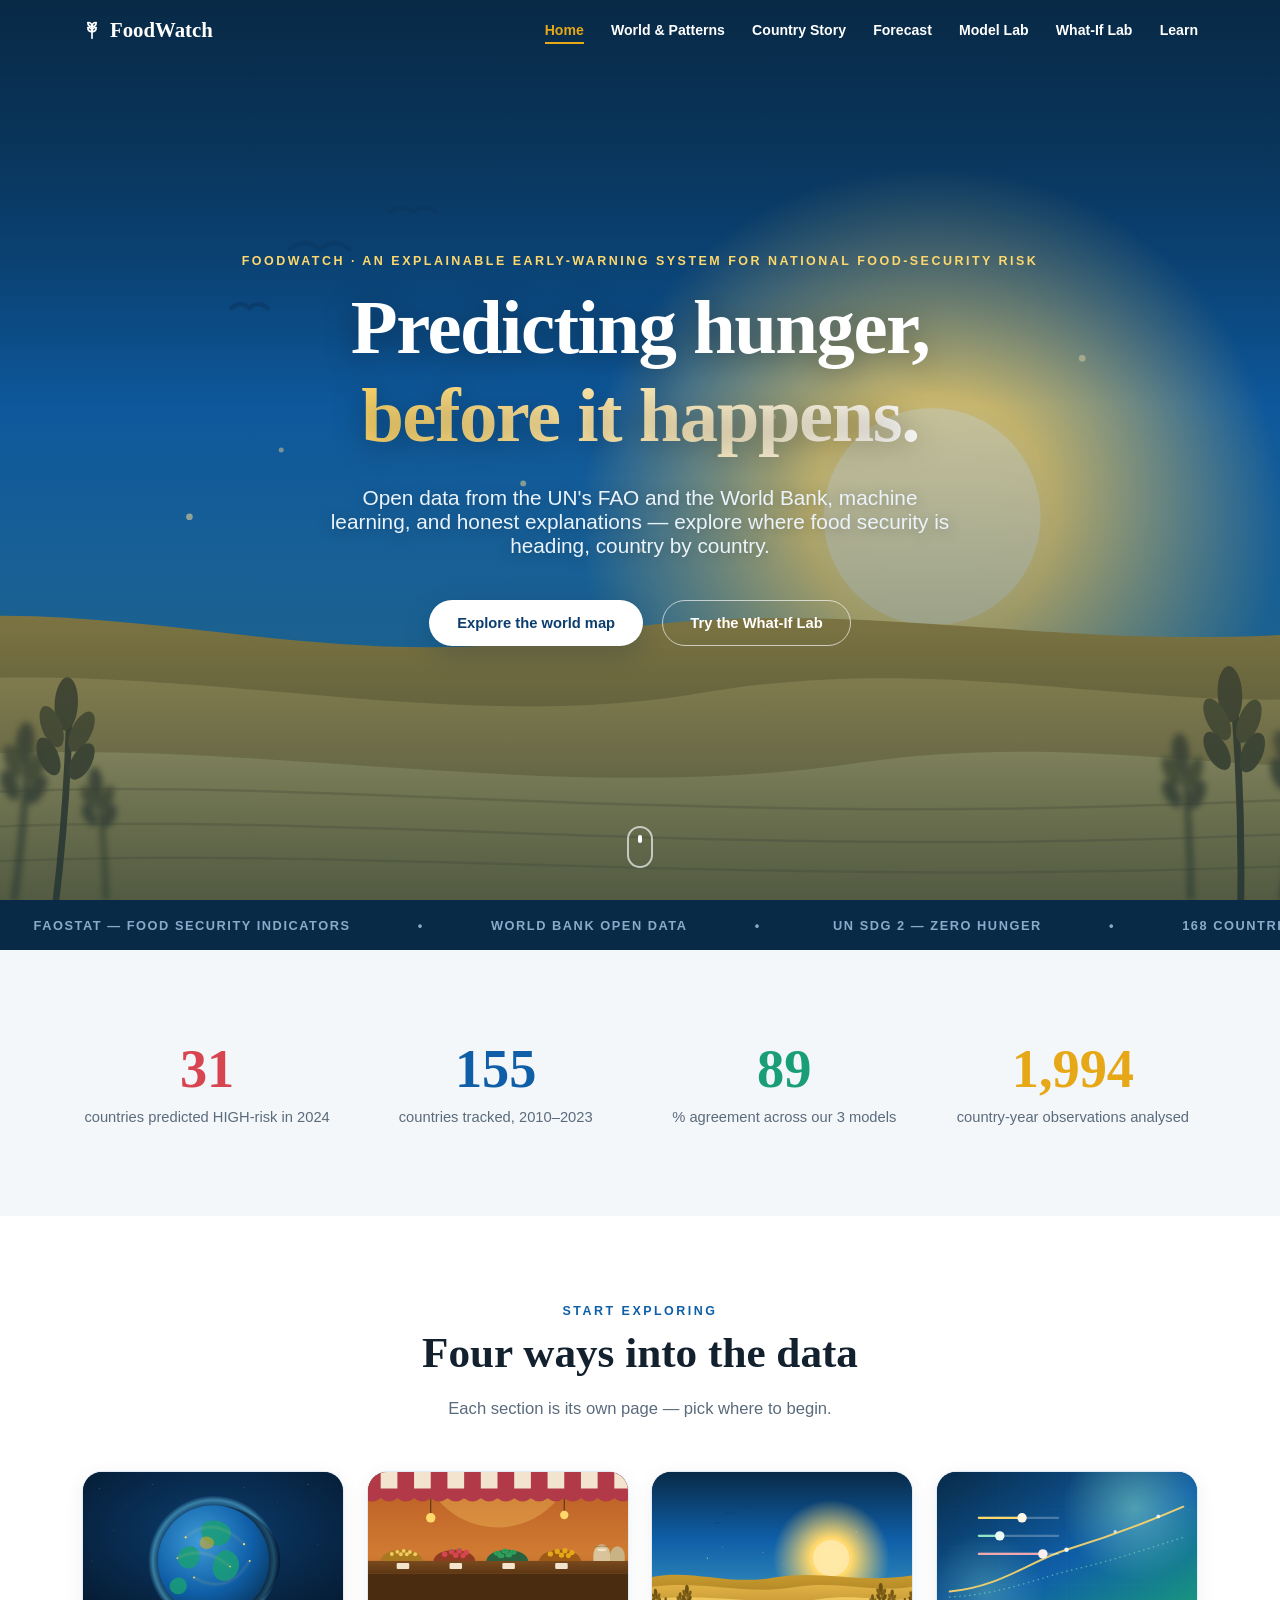
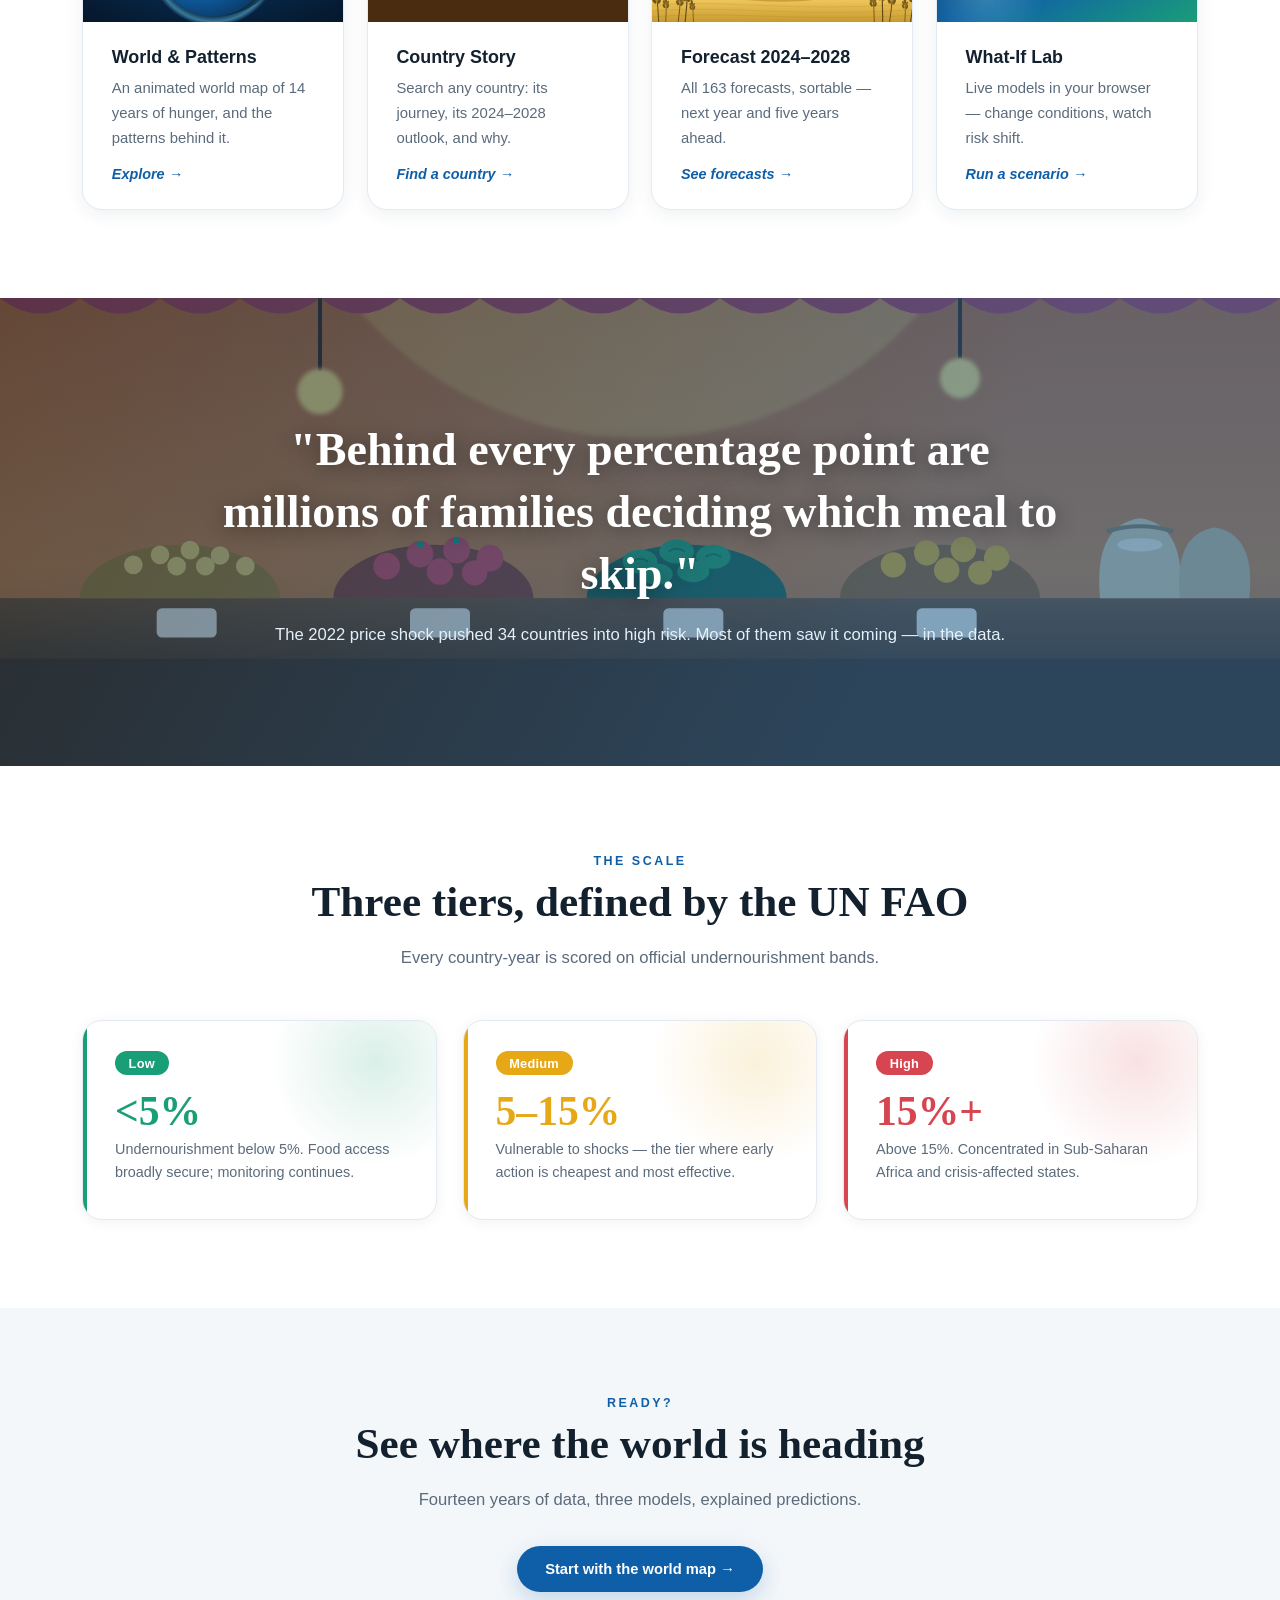
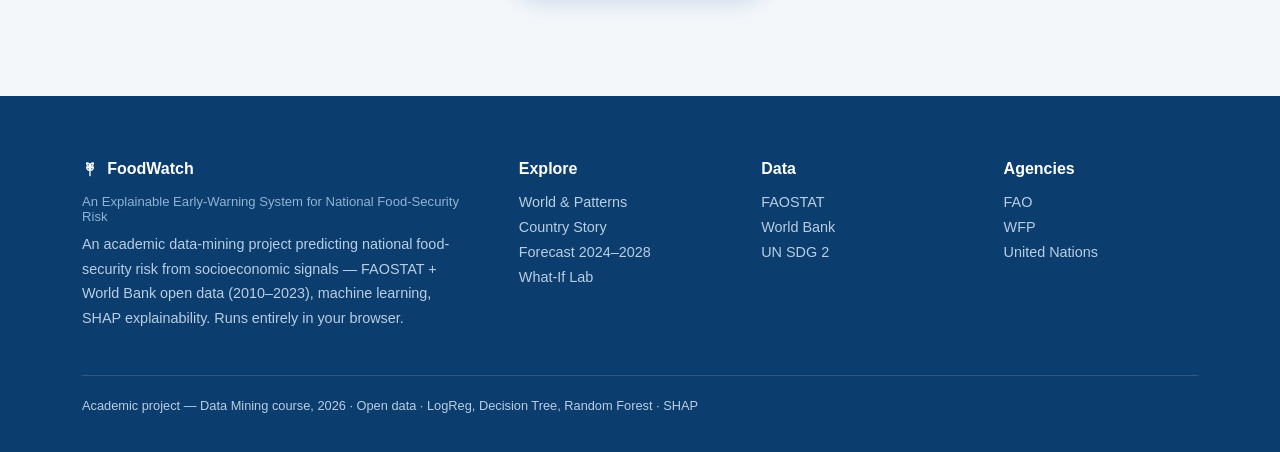
==== commit 2db68848: "Final polish: real links + figure gallery in README, favicon, og tags, accurate requirements, fix ou" ====
--- a/index.html
+++ b/index.html
@@ -2,7 +2,13 @@
 <html lang="en">
 <head>
 <meta charset="UTF-8"><meta name="viewport" content="width=device-width, initial-scale=1.0">
+<meta name="description" content="FoodWatch — an explainable early-warning system predicting national food-security risk 1 and 5 years ahead, from FAOSTAT and World Bank open data.">
+<meta property="og:title" content="FoodWatch — Explainable Food-Security Early Warning">
+<meta property="og:description" content="Predicting national food-security risk 1 and 5 years ahead from FAOSTAT and World Bank open data — with SHAP explanations and a live in-browser model.">
+<meta property="og:type" content="website">
+<meta property="og:url" content="https://ssettlynn.github.io/foodwatch/">
 <title>FoodWatch — An Explainable Early-Warning System for National Food-Security Risk</title>
+<link rel="icon" type="image/svg+xml" href="assets/favicon.svg">
 <link href="https://fonts.googleapis.com/css2?family=Source+Serif+4:wght@600;700&family=Inter:wght@400;500;600;700&display=swap" rel="stylesheet">
 <link rel="stylesheet" href="style.css">
 <script src="foodwatch_data.js"></script>
